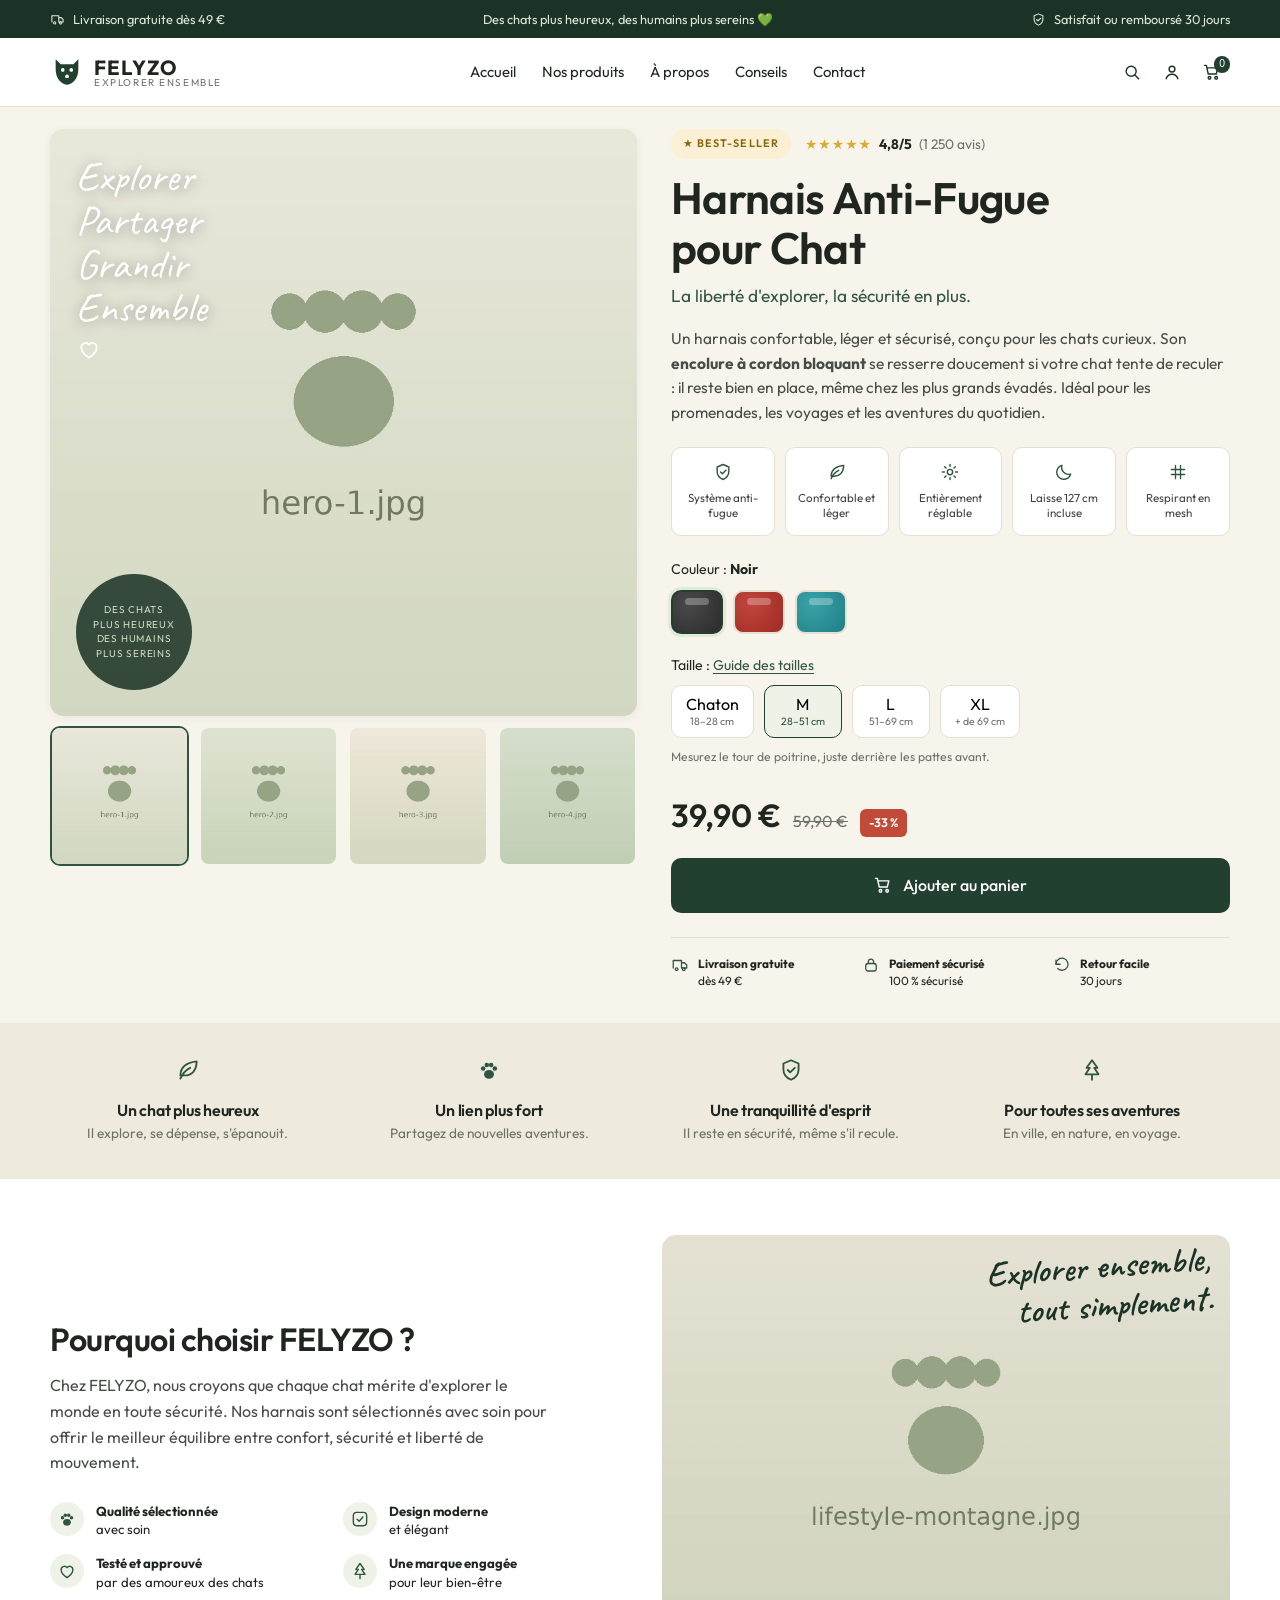
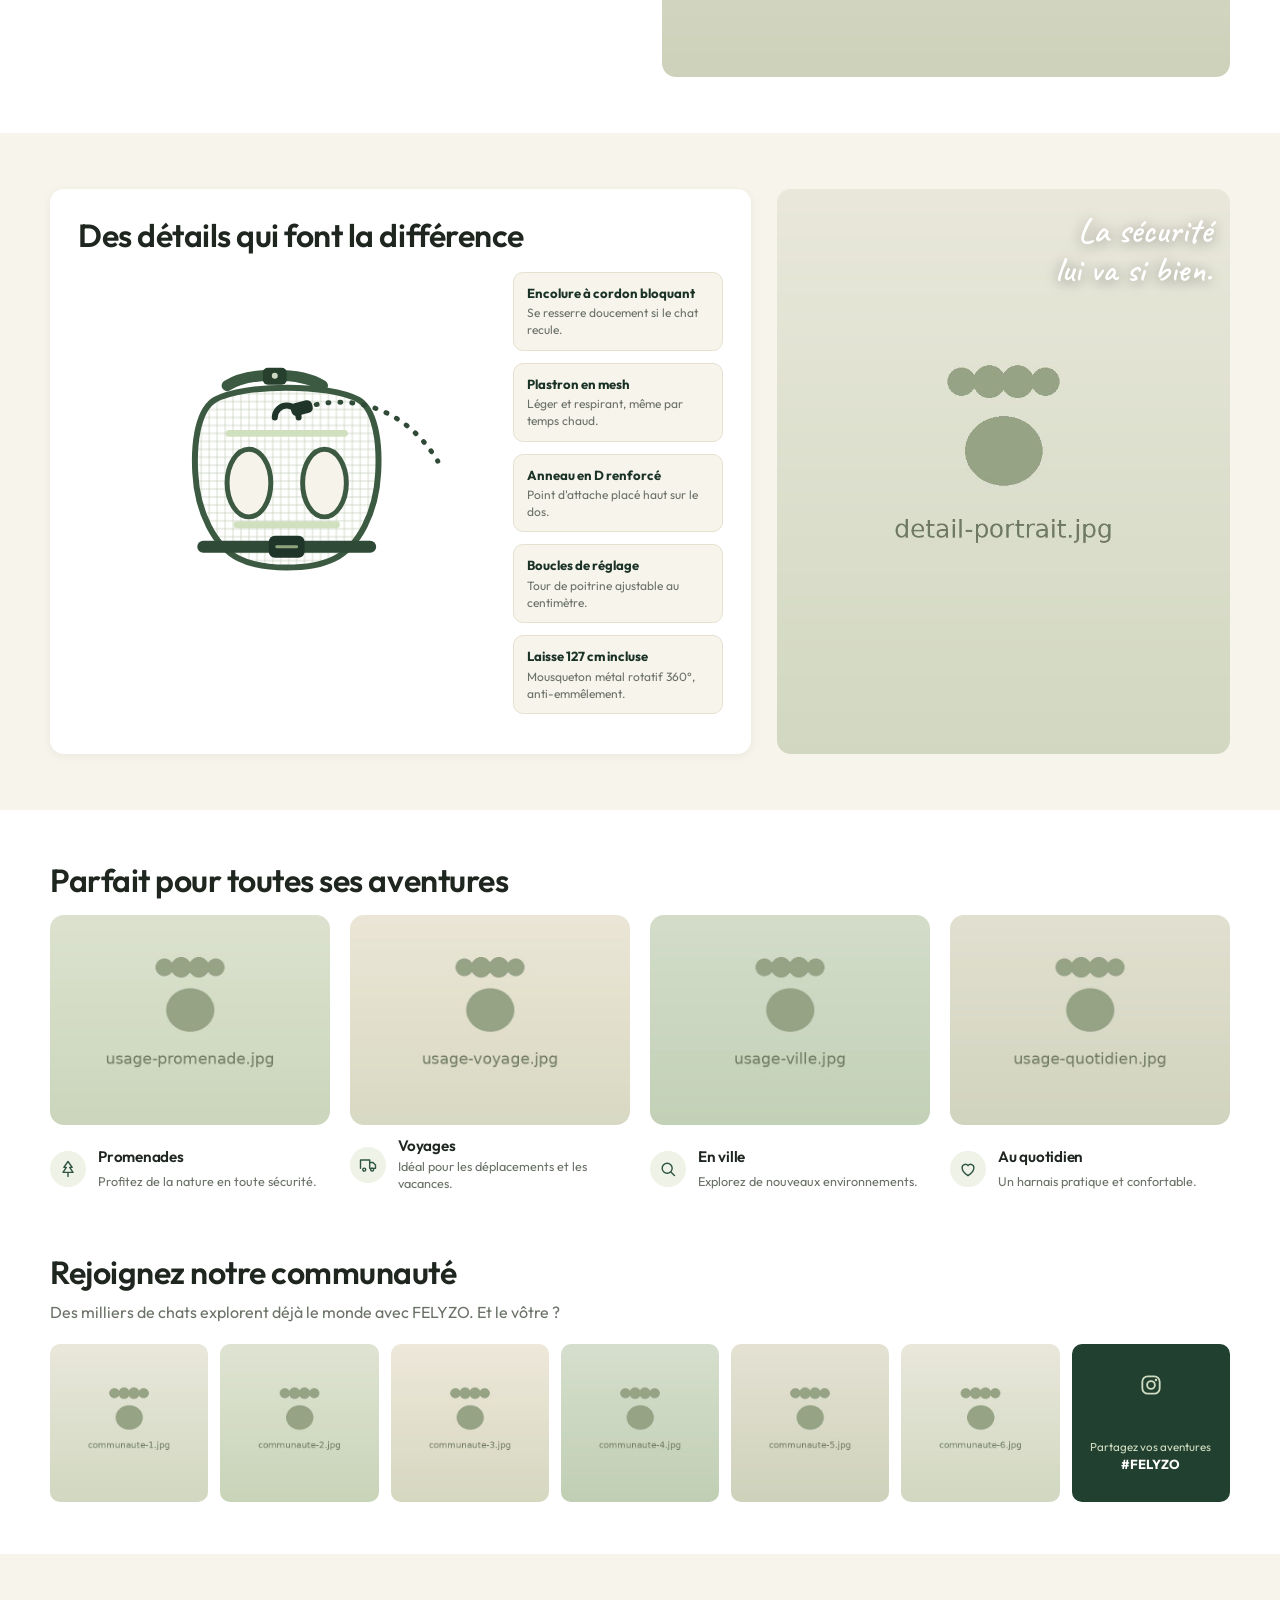
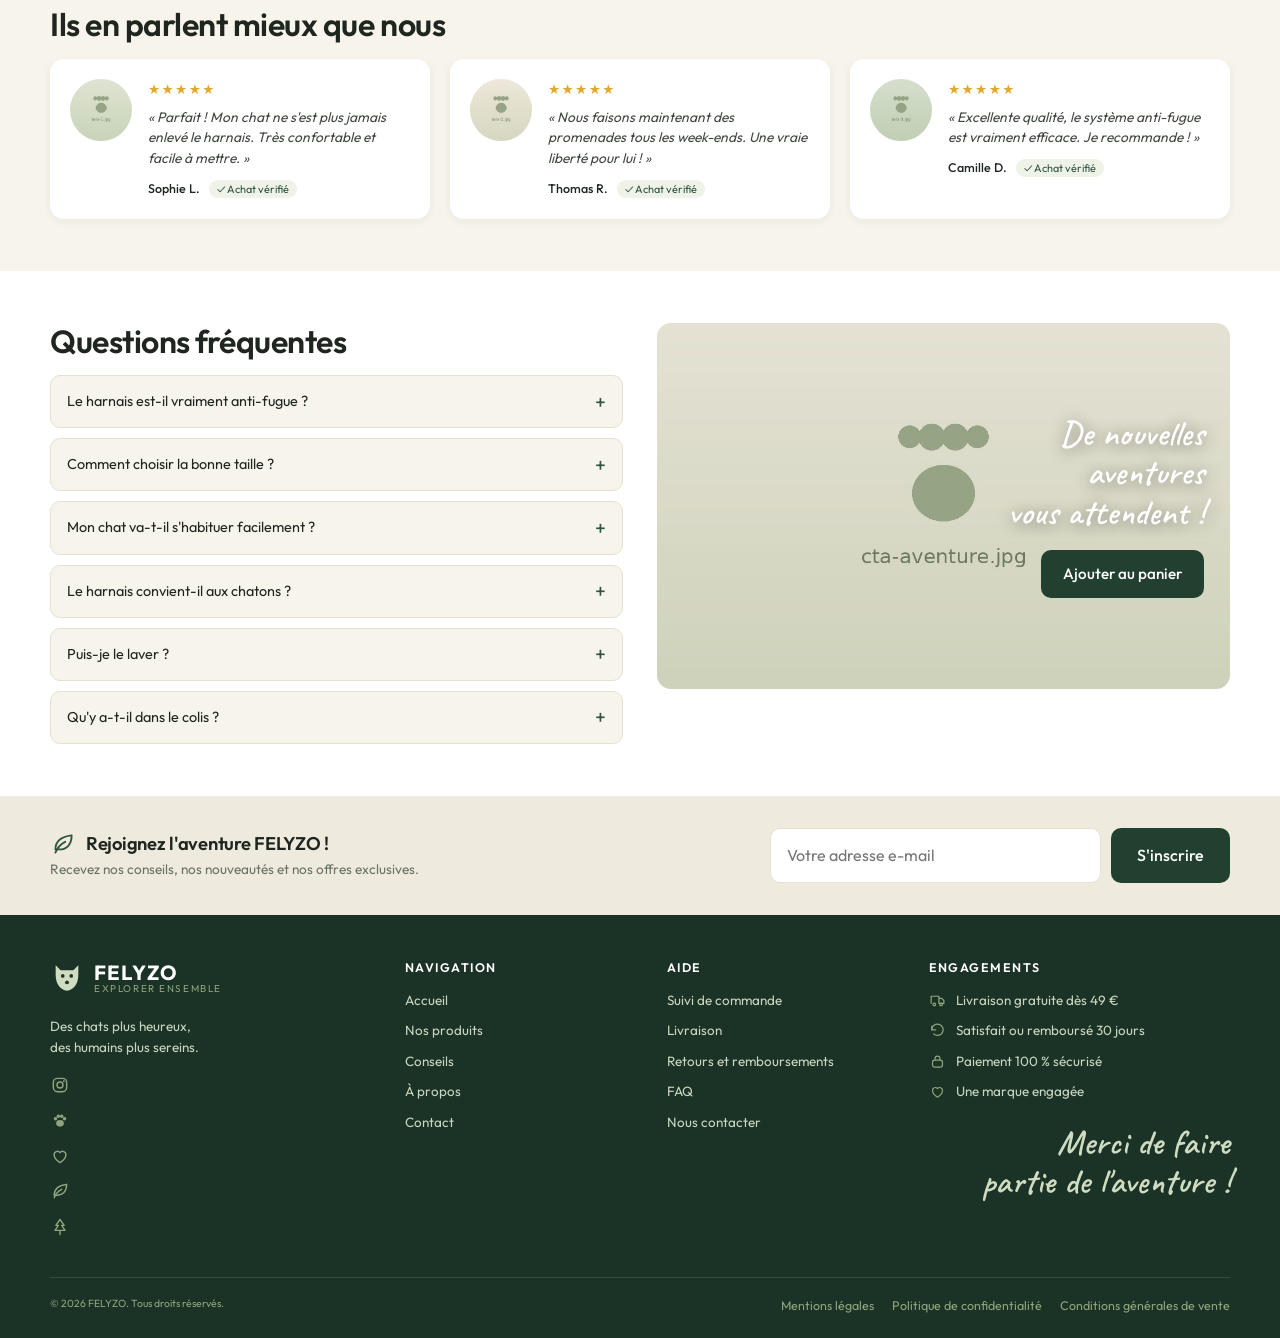
==== felyzo/index.html @ 5626f9cb "Ajoute la page produit FELYZO (harnais anti-fugue) Nouvelle page statique dans felyzo/, servie par G" ====
<!DOCTYPE html>
<html lang="fr">
  <head>
    <meta charset="UTF-8" />
    <meta name="viewport" content="width=device-width, initial-scale=1.0" />
    <title>Harnais Anti-Fugue pour Chat — FELYZO</title>
    <meta
      name="description"
      content="Le harnais anti-fugue FELYZO : encolure à cordon bloquant qui se resserre si votre chat recule, poitrail en mesh respirant et laisse 127 cm incluse. Explorer ensemble, en toute sécurité."
    />
    <link rel="preconnect" href="https://fonts.googleapis.com" />
    <link rel="preconnect" href="https://fonts.gstatic.com" crossorigin />
    <link
      href="https://fonts.googleapis.com/css2?family=Caveat:wght@500;600&family=Outfit:wght@300;400;500;600;700&display=swap"
      rel="stylesheet"
    />
    <link rel="stylesheet" href="./assets/style.css" />
  </head>
  <body>
    <!-- ══ Barre d'annonce ══ -->
    <div class="topbar">
      <div class="wrap topbar__inner">
        <span><svg class="ico" aria-hidden="true"><use href="#i-truck" /></svg> Livraison gratuite dès 49 €</span>
        <span class="topbar__claim">Des chats plus heureux, des humains plus sereins 💚</span>
        <span><svg class="ico" aria-hidden="true"><use href="#i-shield" /></svg> Satisfait ou remboursé 30 jours</span>
      </div>
    </div>

    <!-- ══ En-tête ══ -->
    <header class="header">
      <div class="wrap header__inner">
        <a class="logo" href="#">
          <svg class="logo__mark" viewBox="0 0 48 48" aria-hidden="true">
            <path
              d="M8 6l7 7h18l7-7v14c0 12-7 21-16 22C15 41 8 32 8 20V6z"
              fill="currentColor"
            />
            <circle cx="18" cy="21" r="2.6" fill="#fff" />
            <circle cx="30" cy="21" r="2.6" fill="#fff" />
            <path
              d="M24 27l-3 2.5c0 2 1.4 3.2 3 3.2s3-1.2 3-3.2L24 27z"
              fill="#fff"
            />
          </svg>
          <span class="logo__text">
            <strong>FELYZO</strong>
            <em>Explorer ensemble</em>
          </span>
        </a>

        <nav class="nav" aria-label="Navigation principale">
          <a href="#">Accueil</a>
          <a href="#produit">Nos produits</a>
          <a href="#pourquoi">À propos</a>
          <a href="#usages">Conseils</a>
          <a href="#faq">Contact</a>
        </nav>

        <div class="header__actions">
          <button class="iconbtn" type="button" aria-label="Rechercher">
            <svg class="ico" aria-hidden="true"><use href="#i-search" /></svg>
          </button>
          <button class="iconbtn" type="button" aria-label="Mon compte">
            <svg class="ico" aria-hidden="true"><use href="#i-user" /></svg>
          </button>
          <button class="iconbtn iconbtn--cart" type="button" aria-label="Panier">
            <svg class="ico" aria-hidden="true"><use href="#i-cart" /></svg>
            <span class="cart-count" data-cart-count>0</span>
          </button>
        </div>
      </div>
    </header>

    <main>
      <!-- ══ Fiche produit ══ -->
      <section class="product" id="produit">
        <div class="wrap product__grid">
          <!-- Galerie -->
          <div class="gallery">
            <div class="gallery__main">
              <img
                src="./assets/img/hero-1.jpg"
                alt="Chat portant le harnais anti-fugue FELYZO en extérieur"
                data-gallery-main
                width="1000"
                height="1000"
              />
              <p class="gallery__script">
                Explorer<br />Partager<br />Grandir<br />Ensemble
                <svg class="gallery__heart" viewBox="0 0 24 24" aria-hidden="true">
                  <path
                    d="M12 20s-7-4.5-7-9.2A3.9 3.9 0 0 1 12 8a3.9 3.9 0 0 1 7 2.8C19 15.5 12 20 12 20z"
                    fill="none"
                    stroke="currentColor"
                    stroke-width="1.6"
                  />
                </svg>
              </p>
              <div class="gallery__stamp">
                <span>Des chats plus heureux<br />Des humains plus sereins</span>
              </div>
            </div>
            <div class="gallery__thumbs" role="group" aria-label="Autres visuels">
              <button class="is-active" type="button" data-thumb="./assets/img/hero-1.jpg">
                <img src="./assets/img/hero-1.jpg" alt="Vue 1" />
              </button>
              <button type="button" data-thumb="./assets/img/hero-2.jpg">
                <img src="./assets/img/hero-2.jpg" alt="Vue 2" />
              </button>
              <button type="button" data-thumb="./assets/img/hero-3.jpg">
                <img src="./assets/img/hero-3.jpg" alt="Vue 3" />
              </button>
              <button type="button" data-thumb="./assets/img/hero-4.jpg">
                <img src="./assets/img/hero-4.jpg" alt="Vue 4" />
              </button>
            </div>
          </div>

          <!-- Informations -->
          <div class="info">
            <div class="info__top">
              <span class="tag tag--gold">★ BEST-SELLER</span>
              <span class="rating">
                <span class="rating__stars" aria-hidden="true">★★★★★</span>
                <strong>4,8/5</strong>
                <span class="muted">(1 250 avis)</span>
              </span>
            </div>

            <h1>Harnais Anti-Fugue<br />pour Chat</h1>
            <p class="info__baseline">La liberté d'explorer, la sécurité en plus.</p>

            <p class="info__desc">
              Un harnais confortable, léger et sécurisé, conçu pour les chats
              curieux. Son <strong>encolure à cordon bloquant</strong> se resserre
              doucement si votre chat tente de reculer : il reste bien en place,
              même chez les plus grands évadés. Idéal pour les promenades, les
              voyages et les aventures du quotidien.
            </p>

            <ul class="pills">
              <li>
                <svg class="ico" aria-hidden="true"><use href="#i-shield" /></svg>
                Système anti-fugue
              </li>
              <li>
                <svg class="ico" aria-hidden="true"><use href="#i-leaf" /></svg>
                Confortable et léger
              </li>
              <li>
                <svg class="ico" aria-hidden="true"><use href="#i-gear" /></svg>
                Entièrement réglable
              </li>
              <li>
                <svg class="ico" aria-hidden="true"><use href="#i-moon" /></svg>
                Laisse 127 cm incluse
              </li>
              <li>
                <svg class="ico" aria-hidden="true"><use href="#i-mesh" /></svg>
                Respirant en mesh
              </li>
            </ul>

            <div class="choice">
              <p class="choice__label">
                Couleur : <strong data-color-label>Noir</strong>
              </p>
              <div class="swatches" role="radiogroup" aria-label="Couleur">
                <button
                  class="swatch is-active"
                  type="button"
                  role="radio"
                  aria-checked="true"
                  data-color="Noir"
                  style="--c1: #2b2b2b; --c2: #4a4a4a"
                >
                  <span class="sr-only">Noir</span>
                </button>
                <button
                  class="swatch"
                  type="button"
                  role="radio"
                  aria-checked="false"
                  data-color="Rouge"
                  style="--c1: #9e2b25; --c2: #c0463c"
                >
                  <span class="sr-only">Rouge</span>
                </button>
                <button
                  class="swatch"
                  type="button"
                  role="radio"
                  aria-checked="false"
                  data-color="Turquoise"
                  style="--c1: #1f7f85; --c2: #3aa3a8"
                >
                  <span class="sr-only">Turquoise</span>
                </button>
              </div>
            </div>

            <div class="choice">
              <p class="choice__label">
                Taille :
                <button class="link" type="button" data-open-guide>
                  Guide des tailles
                </button>
              </p>
              <div class="sizes" role="radiogroup" aria-label="Taille">
                <button class="size" type="button" role="radio" aria-checked="false" data-size="Chaton">
                  Chaton<small>18–28 cm</small>
                </button>
                <button class="size is-active" type="button" role="radio" aria-checked="true" data-size="M">
                  M<small>28–51 cm</small>
                </button>
                <button class="size" type="button" role="radio" aria-checked="false" data-size="L">
                  L<small>51–69 cm</small>
                </button>
                <button class="size" type="button" role="radio" aria-checked="false" data-size="XL">
                  XL<small>+ de 69 cm</small>
                </button>
              </div>
              <p class="hint">
                Mesurez le tour de poitrine, juste derrière les pattes avant.
              </p>
            </div>

            <div class="price">
              <span class="price__now">39,90 €</span>
              <span class="price__was">59,90 €</span>
              <span class="price__off">-33 %</span>
            </div>

            <button class="btn btn--main" type="button" data-add-to-cart>
              <svg class="ico" aria-hidden="true"><use href="#i-cart" /></svg>
              Ajouter au panier
            </button>
            <p class="added" data-added hidden>
              Ajouté au panier : <strong data-added-label></strong>
            </p>

            <ul class="reassure">
              <li>
                <svg class="ico" aria-hidden="true"><use href="#i-truck" /></svg>
                <span><strong>Livraison gratuite</strong><br />dès 49 €</span>
              </li>
              <li>
                <svg class="ico" aria-hidden="true"><use href="#i-lock" /></svg>
                <span><strong>Paiement sécurisé</strong><br />100 % sécurisé</span>
              </li>
              <li>
                <svg class="ico" aria-hidden="true"><use href="#i-back" /></svg>
                <span><strong>Retour facile</strong><br />30 jours</span>
              </li>
            </ul>
          </div>
        </div>
      </section>

      <!-- ══ Bénéfices ══ -->
      <section class="benefits">
        <div class="wrap benefits__grid">
          <div>
            <svg class="ico ico--lg" aria-hidden="true"><use href="#i-leaf" /></svg>
            <h3>Un chat plus heureux</h3>
            <p>Il explore, se dépense, s'épanouit.</p>
          </div>
          <div>
            <svg class="ico ico--lg" aria-hidden="true"><use href="#i-paw" /></svg>
            <h3>Un lien plus fort</h3>
            <p>Partagez de nouvelles aventures.</p>
          </div>
          <div>
            <svg class="ico ico--lg" aria-hidden="true"><use href="#i-shield" /></svg>
            <h3>Une tranquillité d'esprit</h3>
            <p>Il reste en sécurité, même s'il recule.</p>
          </div>
          <div>
            <svg class="ico ico--lg" aria-hidden="true"><use href="#i-tree" /></svg>
            <h3>Pour toutes ses aventures</h3>
            <p>En ville, en nature, en voyage.</p>
          </div>
        </div>
      </section>

      <!-- ══ Pourquoi FELYZO ══ -->
      <section class="why" id="pourquoi">
        <div class="wrap why__grid">
          <div class="why__text">
            <h2>Pourquoi choisir FELYZO ?</h2>
            <p>
              Chez FELYZO, nous croyons que chaque chat mérite d'explorer le monde
              en toute sécurité. Nos harnais sont sélectionnés avec soin pour
              offrir le meilleur équilibre entre confort, sécurité et liberté de
              mouvement.
            </p>
            <ul class="why__list">
              <li>
                <svg class="ico" aria-hidden="true"><use href="#i-paw" /></svg>
                <span><strong>Qualité sélectionnée</strong><br />avec soin</span>
              </li>
              <li>
                <svg class="ico" aria-hidden="true"><use href="#i-check" /></svg>
                <span><strong>Design moderne</strong><br />et élégant</span>
              </li>
              <li>
                <svg class="ico" aria-hidden="true"><use href="#i-heart" /></svg>
                <span><strong>Testé et approuvé</strong><br />par des amoureux des chats</span>
              </li>
              <li>
                <svg class="ico" aria-hidden="true"><use href="#i-tree" /></svg>
                <span><strong>Une marque engagée</strong><br />pour leur bien-être</span>
              </li>
            </ul>
          </div>
          <figure class="why__media">
            <img
              src="./assets/img/lifestyle-montagne.jpg"
              alt="Personne en randonnée accompagnée de son chat en harnais"
              width="900"
              height="700"
            />
            <figcaption class="script">Explorer ensemble,<br />tout simplement.</figcaption>
          </figure>
        </div>
      </section>

      <!-- ══ Détails produit ══ -->
      <section class="details">
        <div class="wrap details__grid">
          <div class="details__panel">
            <h2>Des détails qui font la différence</h2>

            <div class="diagram">
              <svg viewBox="0 0 420 320" class="diagram__svg" role="img" aria-label="Schéma du harnais anti-fugue">
                <defs>
                  <pattern id="mesh" width="8" height="8" patternUnits="userSpaceOnUse">
                    <path d="M0 4h8M4 0v8" stroke="#8fa47c" stroke-width="0.7" opacity="0.55" />
                  </pattern>
                </defs>
                <!-- encolure -->
                <path
                  d="M150 52c22-14 74-14 96 0"
                  fill="none"
                  stroke="#3c5a41"
                  stroke-width="11"
                  stroke-linecap="round"
                />
                <rect x="186" y="34" width="24" height="17" rx="5" fill="#26402d" />
                <circle cx="198" cy="42" r="3" fill="#cdd9c2" />
                <!-- plastron mesh -->
                <path
                  d="M138 66c30-16 114-16 144 0 16 9 22 40 20 74-2 40-20 74-44 86-24 12-72 12-96 0-24-12-42-46-44-86-2-34 4-65 20-74z"
                  fill="url(#mesh)"
                  stroke="#3c5a41"
                  stroke-width="6"
                  stroke-linejoin="round"
                />
                <!-- ouverture pattes -->
                <ellipse cx="172" cy="150" rx="22" ry="34" fill="#f6f3ea" stroke="#3c5a41" stroke-width="5" />
                <ellipse cx="248" cy="150" rx="22" ry="34" fill="#f6f3ea" stroke="#3c5a41" stroke-width="5" />
                <!-- sangle ventrale + boucle -->
                <path d="M126 214h168" stroke="#2f4a36" stroke-width="12" stroke-linecap="round" />
                <rect x="192" y="203" width="36" height="22" rx="6" fill="#1f3529" />
                <path d="M200 214h20" stroke="#8fa47c" stroke-width="3" stroke-linecap="round" />
                <!-- bandes réfléchissantes -->
                <path d="M152 100h116" stroke="#cfe0bd" stroke-width="7" stroke-linecap="round" opacity="0.95" />
                <path d="M160 192h100" stroke="#cfe0bd" stroke-width="7" stroke-linecap="round" opacity="0.95" />
                <!-- anneau D -->
                <path
                  d="M198 84a12 12 0 0 1 24 0"
                  fill="none"
                  stroke="#1f3529"
                  stroke-width="6"
                  stroke-linecap="round"
                />
                <!-- laisse incluse, clipsée sur l'anneau en D -->
                <path
                  d="M228 74c52-16 104 4 134 54"
                  fill="none"
                  stroke="#2f4a36"
                  stroke-width="5"
                  stroke-linecap="round"
                  stroke-dasharray="1 11"
                />
                <rect x="214" y="68" width="22" height="13" rx="5" fill="#1f3529" transform="rotate(-14 225 74)" />
              </svg>

              <ul class="callouts">
                <li class="callout callout--a">
                  <strong>Encolure à cordon bloquant</strong>
                  <span>Se resserre doucement si le chat recule.</span>
                </li>
                <li class="callout callout--b">
                  <strong>Plastron en mesh</strong>
                  <span>Léger et respirant, même par temps chaud.</span>
                </li>
                <li class="callout callout--c">
                  <strong>Anneau en D renforcé</strong>
                  <span>Point d'attache placé haut sur le dos.</span>
                </li>
                <li class="callout callout--d">
                  <strong>Boucles de réglage</strong>
                  <span>Tour de poitrine ajustable au centimètre.</span>
                </li>
                <li class="callout callout--e">
                  <strong>Laisse 127 cm incluse</strong>
                  <span>Mousqueton métal rotatif 360°, anti-emmêlement.</span>
                </li>
              </ul>
            </div>
          </div>

          <figure class="details__media">
            <img
              src="./assets/img/detail-portrait.jpg"
              alt="Gros plan du harnais porté par un chat"
              width="800"
              height="1000"
            />
            <figcaption class="script">La sécurité<br />lui va si bien.</figcaption>
          </figure>
        </div>
      </section>

      <!-- ══ Usages ══ -->
      <section class="uses" id="usages">
        <div class="wrap">
          <h2>Parfait pour toutes ses aventures</h2>
          <div class="uses__grid">
            <article>
              <img src="./assets/img/usage-promenade.jpg" alt="Chat en promenade" width="600" height="600" />
              <div class="uses__body">
                <svg class="ico" aria-hidden="true"><use href="#i-tree" /></svg>
                <h3>Promenades</h3>
                <p>Profitez de la nature en toute sécurité.</p>
              </div>
            </article>
            <article>
              <img src="./assets/img/usage-voyage.jpg" alt="Chat en sac de transport" width="600" height="600" />
              <div class="uses__body">
                <svg class="ico" aria-hidden="true"><use href="#i-truck" /></svg>
                <h3>Voyages</h3>
                <p>Idéal pour les déplacements et les vacances.</p>
              </div>
            </article>
            <article>
              <img src="./assets/img/usage-ville.jpg" alt="Chat en ville" width="600" height="600" />
              <div class="uses__body">
                <svg class="ico" aria-hidden="true"><use href="#i-search" /></svg>
                <h3>En ville</h3>
                <p>Explorez de nouveaux environnements.</p>
              </div>
            </article>
            <article>
              <img src="./assets/img/usage-quotidien.jpg" alt="Chat au jardin" width="600" height="600" />
              <div class="uses__body">
                <svg class="ico" aria-hidden="true"><use href="#i-heart" /></svg>
                <h3>Au quotidien</h3>
                <p>Un harnais pratique et confortable.</p>
              </div>
            </article>
          </div>
        </div>
      </section>

      <!-- ══ Communauté ══ -->
      <section class="community">
        <div class="wrap">
          <h2>Rejoignez notre communauté</h2>
          <p class="section-sub">
            Des milliers de chats explorent déjà le monde avec FELYZO. Et le vôtre ?
          </p>
          <div class="community__grid">
            <img src="./assets/img/communaute-1.jpg" alt="Photo de la communauté" width="400" height="400" />
            <img src="./assets/img/communaute-2.jpg" alt="Photo de la communauté" width="400" height="400" />
            <img src="./assets/img/communaute-3.jpg" alt="Photo de la communauté" width="400" height="400" />
            <img src="./assets/img/communaute-4.jpg" alt="Photo de la communauté" width="400" height="400" />
            <img src="./assets/img/communaute-5.jpg" alt="Photo de la communauté" width="400" height="400" />
            <img src="./assets/img/communaute-6.jpg" alt="Photo de la communauté" width="400" height="400" />
            <a class="community__cta" href="#">
              <svg class="ico ico--lg" aria-hidden="true"><use href="#i-insta" /></svg>
              <span>Partagez vos aventures<br /><strong>#FELYZO</strong></span>
            </a>
          </div>
        </div>
      </section>

      <!-- ══ Avis ══ -->
      <section class="reviews">
        <div class="wrap">
          <h2>Ils en parlent mieux que nous</h2>
          <div class="reviews__grid">
            <article class="review">
              <img src="./assets/img/avis-1.jpg" alt="" width="200" height="200" />
              <div>
                <p class="stars" aria-label="5 sur 5">★★★★★</p>
                <blockquote>
                  « Parfait ! Mon chat ne s'est plus jamais enlevé le harnais.
                  Très confortable et facile à mettre. »
                </blockquote>
                <p class="review__by">
                  Sophie L. <span class="verified">✓ Achat vérifié</span>
                </p>
              </div>
            </article>
            <article class="review">
              <img src="./assets/img/avis-2.jpg" alt="" width="200" height="200" />
              <div>
                <p class="stars" aria-label="5 sur 5">★★★★★</p>
                <blockquote>
                  « Nous faisons maintenant des promenades tous les week-ends.
                  Une vraie liberté pour lui ! »
                </blockquote>
                <p class="review__by">
                  Thomas R. <span class="verified">✓ Achat vérifié</span>
                </p>
              </div>
            </article>
            <article class="review">
              <img src="./assets/img/avis-3.jpg" alt="" width="200" height="200" />
              <div>
                <p class="stars" aria-label="5 sur 5">★★★★★</p>
                <blockquote>
                  « Excellente qualité, le système anti-fugue est vraiment
                  efficace. Je recommande ! »
                </blockquote>
                <p class="review__by">
                  Camille D. <span class="verified">✓ Achat vérifié</span>
                </p>
              </div>
            </article>
          </div>
        </div>
      </section>

      <!-- ══ FAQ ══ -->
      <section class="faq" id="faq">
        <div class="wrap faq__grid">
          <div>
            <h2>Questions fréquentes</h2>
            <div class="accordion">
              <details>
                <summary>Le harnais est-il vraiment anti-fugue ?</summary>
                <p>
                  Oui. L'encolure se ferme par un cordon à bloqueur : si votre
                  chat tente de reculer, elle se resserre doucement au lieu de
                  s'ouvrir. Combinée aux sangles ventrales réglables, elle empêche
                  le chat de se dégager par l'arrière.
                </p>
              </details>
              <details>
                <summary>Comment choisir la bonne taille ?</summary>
                <p>
                  Mesurez le tour de poitrine de votre chat, juste derrière les
                  pattes avant. Chaton : 18–28 cm. M : 28–51 cm (la majorité des
                  chats adultes). L : 51–69 cm. XL : au-delà, pour les grands
                  gabarits type Maine Coon.
                </p>
              </details>
              <details>
                <summary>Mon chat va-t-il s'habituer facilement ?</summary>
                <p>
                  Procédez par étapes : laissez-lui découvrir le harnais, faites-lui
                  porter quelques minutes à la maison avec une récompense, puis
                  allongez progressivement. Comptez une à deux semaines avant la
                  première sortie.
                </p>
              </details>
              <details>
                <summary>Le harnais convient-il aux chatons ?</summary>
                <p>
                  Oui, la taille Chaton est prévue pour les jeunes chats de moins
                  d'un an (18 à 28 cm de tour de poitrine). Vérifiez régulièrement
                  le réglage : un chaton grandit vite.
                </p>
              </details>
              <details>
                <summary>Puis-je le laver ?</summary>
                <p>
                  Lavage à la main à l'eau tiède avec un savon doux, puis séchage
                  à l'air libre. Évitez le sèche-linge et l'eau de Javel, qui
                  abîment le mesh et les sangles.
                </p>
              </details>
              <details>
                <summary>Qu'y a-t-il dans le colis ?</summary>
                <p>
                  Le harnais, une laisse de 127 cm équipée d'un mousqueton métal
                  rotatif 360° anti-emmêlement, et un guide de démarrage rapide
                  pour habituer votre chat en douceur.
                </p>
              </details>
            </div>
          </div>

          <figure class="faq__media">
            <img src="./assets/img/cta-aventure.jpg" alt="Chat en extérieur au printemps" width="1000" height="640" />
            <figcaption>
              <span class="script">De nouvelles<br />aventures<br />vous attendent !</span>
              <a class="btn btn--main btn--sm" href="#produit">Ajouter au panier</a>
            </figcaption>
          </figure>
        </div>
      </section>

      <!-- ══ Newsletter ══ -->
      <section class="newsletter">
        <div class="wrap newsletter__inner">
          <div>
            <h2>
              <svg class="ico ico--lg" aria-hidden="true"><use href="#i-leaf" /></svg>
              Rejoignez l'aventure FELYZO !
            </h2>
            <p>Recevez nos conseils, nos nouveautés et nos offres exclusives.</p>
          </div>
          <form class="newsletter__form" data-newsletter>
            <label class="sr-only" for="email">Votre adresse e-mail</label>
            <input id="email" type="email" placeholder="Votre adresse e-mail" required />
            <button class="btn btn--main" type="submit">S'inscrire</button>
          </form>
        </div>
      </section>
    </main>

    <!-- ══ Pied de page ══ -->
    <footer class="footer">
      <div class="wrap footer__grid">
        <div class="footer__brand">
          <a class="logo logo--light" href="#">
            <svg class="logo__mark" viewBox="0 0 48 48" aria-hidden="true">
              <path d="M8 6l7 7h18l7-7v14c0 12-7 21-16 22C15 41 8 32 8 20V6z" fill="currentColor" />
              <circle cx="18" cy="21" r="2.6" fill="#1f3529" />
              <circle cx="30" cy="21" r="2.6" fill="#1f3529" />
              <path d="M24 27l-3 2.5c0 2 1.4 3.2 3 3.2s3-1.2 3-3.2L24 27z" fill="#1f3529" />
            </svg>
            <span class="logo__text">
              <strong>FELYZO</strong>
              <em>Explorer ensemble</em>
            </span>
          </a>
          <p>Des chats plus heureux,<br />des humains plus sereins.</p>
          <ul class="socials">
            <li><a href="#" aria-label="Instagram"><svg class="ico" aria-hidden="true"><use href="#i-insta" /></svg></a></li>
            <li><a href="#" aria-label="TikTok"><svg class="ico" aria-hidden="true"><use href="#i-paw" /></svg></a></li>
            <li><a href="#" aria-label="Facebook"><svg class="ico" aria-hidden="true"><use href="#i-heart" /></svg></a></li>
            <li><a href="#" aria-label="Pinterest"><svg class="ico" aria-hidden="true"><use href="#i-leaf" /></svg></a></li>
            <li><a href="#" aria-label="YouTube"><svg class="ico" aria-hidden="true"><use href="#i-tree" /></svg></a></li>
          </ul>
        </div>

        <div>
          <h3>Navigation</h3>
          <ul>
            <li><a href="#">Accueil</a></li>
            <li><a href="#produit">Nos produits</a></li>
            <li><a href="#usages">Conseils</a></li>
            <li><a href="#pourquoi">À propos</a></li>
            <li><a href="#faq">Contact</a></li>
          </ul>
        </div>

        <div>
          <h3>Aide</h3>
          <ul>
            <li><a href="#">Suivi de commande</a></li>
            <li><a href="#">Livraison</a></li>
            <li><a href="#">Retours et remboursements</a></li>
            <li><a href="#faq">FAQ</a></li>
            <li><a href="#">Nous contacter</a></li>
          </ul>
        </div>

        <div>
          <h3>Engagements</h3>
          <ul class="footer__commit">
            <li><svg class="ico" aria-hidden="true"><use href="#i-truck" /></svg> Livraison gratuite dès 49 €</li>
            <li><svg class="ico" aria-hidden="true"><use href="#i-back" /></svg> Satisfait ou remboursé 30 jours</li>
            <li><svg class="ico" aria-hidden="true"><use href="#i-lock" /></svg> Paiement 100 % sécurisé</li>
            <li><svg class="ico" aria-hidden="true"><use href="#i-heart" /></svg> Une marque engagée</li>
          </ul>
          <p class="script footer__script">Merci de faire<br />partie de l'aventure !</p>
        </div>
      </div>

      <div class="wrap footer__bottom">
        <small>© 2026 FELYZO. Tous droits réservés.</small>
        <nav aria-label="Liens légaux">
          <a href="#">Mentions légales</a>
          <a href="#">Politique de confidentialité</a>
          <a href="#">Conditions générales de vente</a>
        </nav>
      </div>
    </footer>

    <!-- ══ Guide des tailles ══ -->
    <dialog class="guide" data-guide>
      <h2>Guide des tailles</h2>
      <p>
        Mesurez le <strong>tour de poitrine</strong> de votre chat, juste derrière
        les pattes avant, sans serrer. En cas d'hésitation entre deux tailles,
        prenez la plus grande : le harnais est entièrement réglable.
      </p>
      <table>
        <thead>
          <tr><th>Taille</th><th>Tour de poitrine</th><th>Pour qui ?</th></tr>
        </thead>
        <tbody>
          <tr><td>Chaton</td><td>18 – 28 cm</td><td>Chatons de moins d'un an</td></tr>
          <tr><td>M</td><td>28 – 51 cm</td><td>La majorité des chats adultes</td></tr>
          <tr><td>L</td><td>51 – 69 cm</td><td>Grands chats</td></tr>
          <tr><td>XL</td><td>+ de 69 cm</td><td>Maine Coon et gabarits XXL</td></tr>
        </tbody>
      </table>
      <button class="btn btn--ghost" type="button" data-close-guide>Fermer</button>
    </dialog>

    <!-- ══ Icônes ══ -->
    <svg style="display: none" aria-hidden="true">
      <symbol id="i-truck" viewBox="0 0 24 24" fill="none" stroke="currentColor" stroke-width="1.7" stroke-linecap="round" stroke-linejoin="round">
        <path d="M3 16V6h11v10M14 9h4l3 3v4h-7" />
        <circle cx="7.5" cy="17.5" r="1.8" /><circle cx="17" cy="17.5" r="1.8" />
      </symbol>
      <symbol id="i-shield" viewBox="0 0 24 24" fill="none" stroke="currentColor" stroke-width="1.7" stroke-linecap="round" stroke-linejoin="round">
        <path d="M12 3l7 3v5.5c0 4.5-3 7.8-7 9.5-4-1.7-7-5-7-9.5V6l7-3z" />
        <path d="M9 12l2.2 2.2L15.5 10" />
      </symbol>
      <symbol id="i-leaf" viewBox="0 0 24 24" fill="none" stroke="currentColor" stroke-width="1.7" stroke-linecap="round" stroke-linejoin="round">
        <path d="M20 4c0 9-5 13-11 13H5c0-8 6-12 15-13z" /><path d="M5 20c2-5 5-8 9-10" />
      </symbol>
      <symbol id="i-gear" viewBox="0 0 24 24" fill="none" stroke="currentColor" stroke-width="1.7" stroke-linecap="round" stroke-linejoin="round">
        <circle cx="12" cy="12" r="3.2" />
        <path d="M12 3v2.2M12 18.8V21M3 12h2.2M18.8 12H21M5.6 5.6l1.6 1.6M16.8 16.8l1.6 1.6M18.4 5.6l-1.6 1.6M7.2 16.8l-1.6 1.6" />
      </symbol>
      <symbol id="i-moon" viewBox="0 0 24 24" fill="none" stroke="currentColor" stroke-width="1.7" stroke-linecap="round" stroke-linejoin="round">
        <path d="M20 14.5A8.5 8.5 0 0 1 9.5 4a8.5 8.5 0 1 0 10.5 10.5z" />
      </symbol>
      <symbol id="i-mesh" viewBox="0 0 24 24" fill="none" stroke="currentColor" stroke-width="1.6" stroke-linecap="round">
        <path d="M4 9h16M4 15h16M9 4v16M15 4v16" />
      </symbol>
      <symbol id="i-paw" viewBox="0 0 24 24" fill="currentColor">
        <ellipse cx="12" cy="16" rx="4.6" ry="4" />
        <circle cx="6.6" cy="10.6" r="2.1" /><circle cx="10" cy="7.4" r="2.1" />
        <circle cx="14" cy="7.4" r="2.1" /><circle cx="17.4" cy="10.6" r="2.1" />
      </symbol>
      <symbol id="i-tree" viewBox="0 0 24 24" fill="none" stroke="currentColor" stroke-width="1.7" stroke-linecap="round" stroke-linejoin="round">
        <path d="M12 3l5 7h-3l4 6H6l4-6H7l5-7zM12 16v5" />
      </symbol>
      <symbol id="i-check" viewBox="0 0 24 24" fill="none" stroke="currentColor" stroke-width="1.7" stroke-linecap="round" stroke-linejoin="round">
        <rect x="4" y="4" width="16" height="16" rx="4" /><path d="M8.5 12.2l2.5 2.5 4.5-5" />
      </symbol>
      <symbol id="i-heart" viewBox="0 0 24 24" fill="none" stroke="currentColor" stroke-width="1.7" stroke-linecap="round" stroke-linejoin="round">
        <path d="M12 20s-7-4.4-7-9.2A3.9 3.9 0 0 1 12 8a3.9 3.9 0 0 1 7 2.8C19 15.6 12 20 12 20z" />
      </symbol>
      <symbol id="i-search" viewBox="0 0 24 24" fill="none" stroke="currentColor" stroke-width="1.7" stroke-linecap="round">
        <circle cx="11" cy="11" r="6" /><path d="M15.5 15.5L20 20" />
      </symbol>
      <symbol id="i-user" viewBox="0 0 24 24" fill="none" stroke="currentColor" stroke-width="1.7" stroke-linecap="round">
        <circle cx="12" cy="8.5" r="3.5" /><path d="M5 20c1.2-3.6 4-5.4 7-5.4s5.8 1.8 7 5.4" />
      </symbol>
      <symbol id="i-cart" viewBox="0 0 24 24" fill="none" stroke="currentColor" stroke-width="1.7" stroke-linecap="round" stroke-linejoin="round">
        <path d="M3 4h2.2l2.3 10.4h9.6L19 7H6.2" />
        <circle cx="9" cy="19" r="1.6" /><circle cx="17" cy="19" r="1.6" />
      </symbol>
      <symbol id="i-lock" viewBox="0 0 24 24" fill="none" stroke="currentColor" stroke-width="1.7" stroke-linecap="round" stroke-linejoin="round">
        <rect x="5" y="10" width="14" height="10" rx="3" /><path d="M8.5 10V7.8a3.5 3.5 0 0 1 7 0V10" />
      </symbol>
      <symbol id="i-back" viewBox="0 0 24 24" fill="none" stroke="currentColor" stroke-width="1.7" stroke-linecap="round" stroke-linejoin="round">
        <path d="M4 11a8 8 0 1 1 2.4 5.7" /><path d="M4 5.5V11h5.5" />
      </symbol>
      <symbol id="i-insta" viewBox="0 0 24 24" fill="none" stroke="currentColor" stroke-width="1.7">
        <rect x="4" y="4" width="16" height="16" rx="5" /><circle cx="12" cy="12" r="3.6" />
        <circle cx="16.6" cy="7.4" r="1.1" fill="currentColor" stroke="none" />
      </symbol>
    </svg>

    <script src="./assets/app.js"></script>
  </body>
</html>
---- felyzo/assets/style.css ----
/* ════════════════════════════════════════════
   FELYZO — page produit
   ════════════════════════════════════════════ */

:root {
  --vert-900: #1b3326;
  --vert-800: #22402f;
  --vert-700: #2f5540;
  --vert-500: #4a7256;
  --sauge: #8fa47c;
  --sauge-clair: #cfdcc1;
  --creme: #f7f4ec;
  --creme-2: #efeade;
  --beige: #e6e0d1;
  --encre: #1f2620;
  --gris: #6b7268;
  --or: #e0a92e;
  --promo: #c14b38;
  --blanc: #fff;
  --rayon: 14px;
  --rayon-sm: 10px;
  --ombre: 0 2px 10px rgba(31, 38, 32, 0.06);
  --ombre-lg: 0 14px 40px rgba(31, 38, 32, 0.1);
  --gutter: 16px;
}

* { box-sizing: border-box; }

html { scroll-behavior: smooth; }

body {
  margin: 0;
  font-family: "Outfit", system-ui, -apple-system, "Segoe UI", sans-serif;
  color: var(--encre);
  background: var(--creme);
  font-size: 16px;
  line-height: 1.6;
  -webkit-font-smoothing: antialiased;
}

img { max-width: 100%; height: auto; display: block; }

h1, h2, h3 { line-height: 1.15; margin: 0 0 0.5em; font-weight: 600; letter-spacing: -0.015em; }
h1 { font-size: clamp(1.9rem, 1.2rem + 2.6vw, 2.75rem); }
h2 { font-size: clamp(1.45rem, 1.05rem + 1.5vw, 2rem); }
h3 { font-size: 1.05rem; }
p { margin: 0 0 1em; }

a { color: inherit; }

.wrap {
  width: min(1180px, 100% - var(--gutter) * 2);
  margin-inline: auto;
}

.sr-only {
  position: absolute; width: 1px; height: 1px; overflow: hidden;
  clip: rect(0 0 0 0); clip-path: inset(50%); white-space: nowrap;
}

.script {
  font-family: "Caveat", cursive;
  font-size: clamp(1.5rem, 1.1rem + 1.6vw, 2.2rem);
  line-height: 1.12;
  font-weight: 600;
}

.muted { color: var(--gris); }
.section-sub { color: var(--gris); margin-top: -0.4em; }

.ico { width: 20px; height: 20px; flex: none; stroke-width: 1.7; }
.ico--lg { width: 26px; height: 26px; }

/* ── Boutons ───────────────────────────── */
.btn {
  display: inline-flex; align-items: center; justify-content: center; gap: 10px;
  font: inherit; font-weight: 500; border: 0; cursor: pointer;
  padding: 15px 26px; border-radius: var(--rayon-sm);
  transition: background 0.18s ease, transform 0.18s ease;
}
.btn--main { background: var(--vert-800); color: var(--blanc); width: 100%; }
.btn--main:hover { background: var(--vert-700); }
.btn--main:active { transform: translateY(1px); }
.btn--sm { width: auto; padding: 12px 22px; font-size: 0.95rem; }
.btn--ghost {
  background: transparent; color: var(--vert-800);
  border: 1px solid var(--beige); padding: 10px 20px;
}
.iconbtn {
  background: none; border: 0; cursor: pointer; color: var(--vert-900);
  padding: 8px; border-radius: 50%; display: grid; place-items: center;
  position: relative;
}
.iconbtn:hover { background: var(--creme-2); }
.cart-count {
  position: absolute; top: 2px; right: 0;
  background: var(--vert-800); color: var(--blanc);
  font-size: 0.65rem; line-height: 1; padding: 3px 5px; border-radius: 99px;
}
.link {
  background: none; border: 0; padding: 0; font: inherit; cursor: pointer;
  color: var(--vert-700); text-decoration: underline; text-underline-offset: 3px;
}

/* ── Barre d'annonce ───────────────────── */
.topbar {
  background: var(--vert-900); color: #dfe7d8;
  font-size: 0.8rem; padding: 9px 0;
}
.topbar__inner { display: flex; justify-content: space-between; gap: 18px; }
.topbar span { display: inline-flex; align-items: center; gap: 8px; }
.topbar .ico { width: 15px; height: 15px; }
@media (max-width: 860px) {
  .topbar__inner { justify-content: center; }
  .topbar__inner span:not(.topbar__claim) { display: none; }
}

/* ── En-tête ───────────────────────────── */
.header {
  background: var(--blanc);
  border-bottom: 1px solid var(--beige);
  position: sticky; top: 0; z-index: 30;
}
.header__inner {
  display: flex; align-items: center; justify-content: space-between;
  gap: 20px; min-height: 68px;
}
.logo { display: inline-flex; align-items: center; gap: 10px; text-decoration: none; }
.logo__mark { width: 34px; height: 34px; color: var(--vert-800); }
.logo--light .logo__mark { color: var(--sauge-clair); }
.logo__text { display: grid; line-height: 1.05; }
.logo__text strong { font-size: 1.28rem; letter-spacing: 0.06em; }
.logo__text em {
  font-style: normal; font-size: 0.62rem; letter-spacing: 0.16em;
  text-transform: uppercase; color: var(--gris);
}
.logo--light .logo__text em { color: var(--sauge); }
.nav { display: flex; gap: 26px; font-size: 0.93rem; }
.nav a { text-decoration: none; padding: 6px 0; border-bottom: 2px solid transparent; }
.nav a:hover { border-color: var(--sauge); }
.header__actions { display: flex; gap: 4px; }
@media (max-width: 900px) {
  .nav {
    order: 3; width: 100%; overflow-x: auto; gap: 18px;
    padding-bottom: 10px; scrollbar-width: none;
  }
  .nav::-webkit-scrollbar { display: none; }
  .header__inner { flex-wrap: wrap; padding-top: 10px; }
  .header { position: static; }
}

/* ── Fiche produit ─────────────────────── */
.product { background: var(--creme); padding: 22px 0 34px; }
.product__grid {
  display: grid; grid-template-columns: minmax(0, 1.05fr) minmax(0, 1fr);
  gap: 34px; align-items: start;
}
@media (max-width: 940px) { .product__grid { grid-template-columns: 1fr; gap: 26px; } }

.gallery__main {
  position: relative; border-radius: var(--rayon); overflow: hidden;
  background: var(--creme-2); box-shadow: var(--ombre);
}
.gallery__main img { width: 100%; aspect-ratio: 1 / 1; object-fit: cover; }
.gallery__script {
  position: absolute; top: 26px; left: 26px; margin: 0;
  color: var(--blanc); font-family: "Caveat", cursive;
  font-size: clamp(1.6rem, 1.1rem + 2vw, 2.6rem); line-height: 1.05;
  text-shadow: 0 2px 14px rgba(0, 0, 0, 0.35);
}
.gallery__heart { width: 26px; height: 26px; display: block; margin-top: 6px; }
.gallery__stamp {
  position: absolute; left: 26px; bottom: 26px;
  width: 116px; height: 116px; border-radius: 50%;
  background: rgba(27, 51, 38, 0.86); color: var(--sauge-clair);
  display: grid; place-items: center; text-align: center;
  font-size: 0.62rem; letter-spacing: 0.08em; text-transform: uppercase;
  padding: 14px; line-height: 1.5;
}
@media (max-width: 560px) { .gallery__stamp { display: none; } }

.gallery__thumbs { display: grid; grid-template-columns: repeat(4, 1fr); gap: 10px; margin-top: 10px; }
.gallery__thumbs button {
  padding: 0; border: 2px solid transparent; background: none; cursor: pointer;
  border-radius: var(--rayon-sm); overflow: hidden; line-height: 0;
}
.gallery__thumbs button.is-active { border-color: var(--vert-700); }
.gallery__thumbs img { aspect-ratio: 1 / 1; object-fit: cover; width: 100%; }

.info__top { display: flex; align-items: center; gap: 14px; flex-wrap: wrap; margin-bottom: 14px; }
.tag {
  font-size: 0.68rem; font-weight: 600; letter-spacing: 0.1em;
  text-transform: uppercase; padding: 6px 12px; border-radius: 99px;
}
.tag--gold { background: #fbf0d3; color: #8a6511; }
.rating { display: inline-flex; align-items: center; gap: 7px; font-size: 0.86rem; }
.rating__stars { color: var(--or); letter-spacing: 0.08em; }

.info h1 { margin-bottom: 8px; }
.info__baseline { font-size: 1.08rem; color: var(--vert-700); margin-bottom: 16px; }
.info__desc { color: #454d46; font-size: 0.97rem; }

.pills {
  list-style: none; margin: 22px 0; padding: 0;
  display: grid; grid-template-columns: repeat(5, 1fr); gap: 10px;
}
.pills li {
  background: var(--blanc); border: 1px solid var(--beige); border-radius: var(--rayon-sm);
  padding: 14px 8px; text-align: center; font-size: 0.72rem; line-height: 1.35;
  color: #3d453e; display: grid; justify-items: center; gap: 8px;
}
.pills .ico { color: var(--vert-700); }
@media (max-width: 620px) { .pills { grid-template-columns: repeat(3, 1fr); } }

.choice { margin-bottom: 20px; }
.choice__label { font-size: 0.88rem; margin-bottom: 9px; }
.swatches { display: flex; gap: 10px; flex-wrap: wrap; }
.swatch {
  width: 52px; height: 44px; border-radius: var(--rayon-sm); cursor: pointer;
  border: 2px solid var(--beige); background:
    radial-gradient(circle at 32% 30%, var(--c2), var(--c1));
  position: relative;
}
.swatch::after {
  content: ""; position: absolute; inset: 6px 12px auto 12px; height: 7px;
  border-radius: 99px; background: rgba(255, 255, 255, 0.28);
}
.swatch.is-active { border-color: var(--vert-800); box-shadow: 0 0 0 3px #e3ead9; }

.sizes { display: flex; gap: 10px; flex-wrap: wrap; }
.size {
  min-width: 78px; padding: 9px 14px; cursor: pointer; font: inherit;
  background: var(--blanc); border: 1px solid var(--beige);
  border-radius: var(--rayon-sm); display: grid; gap: 1px; text-align: center;
  line-height: 1.2; transition: border-color 0.15s ease;
}
.size small { font-size: 0.66rem; color: var(--gris); }
.size:hover { border-color: var(--sauge); }
.size.is-active { border-color: var(--vert-800); background: #eef2e7; }
.size.is-active small { color: var(--vert-700); }
.hint { font-size: 0.76rem; color: var(--gris); margin: 9px 0 0; }

.price { display: flex; align-items: baseline; gap: 12px; margin: 24px 0 16px; flex-wrap: wrap; }
.price__now { font-size: 2rem; font-weight: 600; }
.price__was { color: var(--gris); text-decoration: line-through; }
.price__off {
  background: var(--promo); color: var(--blanc); font-size: 0.78rem;
  font-weight: 600; padding: 4px 9px; border-radius: 6px;
}

.added {
  margin: 12px 0 0; font-size: 0.86rem; color: var(--vert-700);
  background: #eef2e7; border-radius: var(--rayon-sm); padding: 10px 14px;
}

.reassure {
  list-style: none; margin: 24px 0 0; padding: 18px 0 0;
  border-top: 1px solid var(--beige);
  display: grid; grid-template-columns: repeat(3, 1fr); gap: 14px;
  font-size: 0.74rem; line-height: 1.4;
}
.reassure li { display: flex; gap: 9px; align-items: flex-start; }
.reassure .ico { color: var(--vert-700); width: 18px; height: 18px; }

/* ── Bénéfices ─────────────────────────── */
.benefits { background: var(--creme-2); padding: 34px 0; }
.benefits__grid {
  display: grid; grid-template-columns: repeat(4, 1fr); gap: 26px; text-align: center;
}
.benefits__grid .ico { color: var(--vert-700); margin: 0 auto 10px; }
.benefits h3 { margin-bottom: 4px; font-size: 1rem; }
.benefits p { margin: 0; font-size: 0.85rem; color: var(--gris); }
@media (max-width: 760px) { .benefits__grid { grid-template-columns: repeat(2, 1fr); gap: 22px; } }

/* ── Pourquoi FELYZO ───────────────────── */
.why { background: var(--blanc); padding: 56px 0; }
.why__grid { display: grid; grid-template-columns: 1fr 1fr; gap: 44px; align-items: center; }
.why__text p { color: #454d46; max-width: 46ch; }
.why__list {
  list-style: none; padding: 0; margin: 26px 0 0;
  display: grid; grid-template-columns: repeat(2, 1fr); gap: 16px 18px;
}
.why__list li { display: flex; gap: 12px; align-items: flex-start; font-size: 0.82rem; line-height: 1.4; }
.why__list .ico {
  color: var(--vert-700); background: #eef2e7; border-radius: 50%;
  width: 34px; height: 34px; padding: 7px;
}
.why__media { margin: 0; position: relative; }
.why__media img { border-radius: var(--rayon); aspect-ratio: 9 / 7; object-fit: cover; }
.why__media figcaption {
  position: absolute; top: 12px; right: 18px; color: var(--vert-900);
  text-align: right; transform: rotate(-4deg);
}
@media (max-width: 900px) {
  .why__grid { grid-template-columns: 1fr; gap: 28px; }
  .why { padding: 40px 0; }
}
@media (max-width: 520px) { .why__list { grid-template-columns: 1fr; } }

/* ── Détails produit ───────────────────── */
.details { background: var(--creme); padding: 56px 0; }
.details__grid { display: grid; grid-template-columns: 1.55fr 1fr; gap: 26px; align-items: stretch; }
.details__panel {
  background: var(--blanc); border-radius: var(--rayon);
  padding: 28px; box-shadow: var(--ombre);
}
.diagram {
  display: grid; grid-template-columns: 1fr minmax(0, 210px);
  grid-template-areas: "svg list"; gap: 18px; align-items: center; margin-top: 18px;
}
.diagram__svg { grid-area: svg; width: 100%; height: auto; max-height: 340px; }
.callouts { grid-area: list; list-style: none; margin: 0; padding: 0; display: grid; gap: 12px; }
.callout {
  background: var(--creme); border: 1px solid var(--beige);
  border-radius: var(--rayon-sm); padding: 11px 13px;
  display: grid; gap: 3px; font-size: 0.75rem; line-height: 1.4;
}
.callout strong { font-size: 0.82rem; color: var(--vert-900); }
.callout span { color: var(--gris); }
@media (max-width: 1000px) {
  .details__grid { grid-template-columns: 1fr; }
  .diagram { grid-template-columns: 1fr; grid-template-areas: "svg" "list"; }
  .callouts { grid-template-columns: repeat(2, 1fr); }
}
@media (max-width: 540px) { .callouts { grid-template-columns: 1fr; } .details__panel { padding: 20px; } }

.details__media { margin: 0; position: relative; }
.details__media img {
  border-radius: var(--rayon); height: 100%; width: 100%;
  object-fit: cover; min-height: 320px;
}
.details__media figcaption {
  position: absolute; right: 18px; top: 22px; color: var(--blanc);
  text-align: right; text-shadow: 0 2px 14px rgba(0, 0, 0, 0.4);
}

/* ── Usages ────────────────────────────── */
.uses { background: var(--blanc); padding: 52px 0; }
.uses__grid { display: grid; grid-template-columns: repeat(4, 1fr); gap: 20px; }
.uses article { display: grid; gap: 12px; }
.uses img { border-radius: var(--rayon); aspect-ratio: 4 / 3; object-fit: cover; }
.uses__body { display: grid; grid-template-columns: auto 1fr; gap: 3px 12px; align-items: center; }
.uses__body .ico {
  grid-row: span 2; color: var(--vert-700); background: #eef2e7;
  border-radius: 50%; width: 36px; height: 36px; padding: 8px;
}
.uses h3 { margin: 0; font-size: 0.95rem; }
.uses p { margin: 0; font-size: 0.79rem; color: var(--gris); line-height: 1.35; }
@media (max-width: 860px) { .uses__grid { grid-template-columns: repeat(2, 1fr); } }

/* ── Communauté ────────────────────────── */
.community { background: var(--blanc); padding: 10px 0 52px; }
.community__grid { display: grid; grid-template-columns: repeat(7, 1fr); gap: 12px; margin-top: 18px; }
.community__grid img { border-radius: var(--rayon-sm); aspect-ratio: 1 / 1; object-fit: cover; }
.community__cta {
  background: var(--vert-800); color: var(--sauge-clair); border-radius: var(--rayon-sm);
  display: grid; place-items: center; text-align: center; gap: 8px;
  text-decoration: none; font-size: 0.72rem; padding: 12px; line-height: 1.4;
}
.community__cta strong { font-size: 0.82rem; color: var(--blanc); }
@media (max-width: 900px) {
  .community__grid { grid-template-columns: repeat(4, 1fr); }
  .community__cta { grid-column: span 4; padding: 18px; }
}
@media (max-width: 520px) { .community__grid { grid-template-columns: repeat(3, 1fr); } .community__cta { grid-column: span 3; } }

/* ── Avis ──────────────────────────────── */
.reviews { background: var(--creme); padding: 52px 0; }
.reviews__grid { display: grid; grid-template-columns: repeat(3, 1fr); gap: 20px; }
.review {
  background: var(--blanc); border-radius: var(--rayon); padding: 20px;
  display: grid; grid-template-columns: 62px 1fr; gap: 16px; box-shadow: var(--ombre);
}
.review img { width: 62px; height: 62px; border-radius: 50%; object-fit: cover; }
.stars { color: var(--or); margin: 0 0 6px; letter-spacing: 0.1em; font-size: 0.85rem; }
.review blockquote { margin: 0 0 10px; font-size: 0.86rem; font-style: italic; color: #414940; line-height: 1.5; }
.review__by { margin: 0; font-size: 0.78rem; font-weight: 500; }
.verified {
  font-weight: 400; color: var(--vert-700); background: #eef2e7;
  font-size: 0.68rem; padding: 2px 8px; border-radius: 99px; margin-left: 6px;
  white-space: nowrap;
}
@media (max-width: 880px) { .reviews__grid { grid-template-columns: 1fr; } }

/* ── FAQ ───────────────────────────────── */
.faq { background: var(--blanc); padding: 52px 0; }
.faq__grid { display: grid; grid-template-columns: 1fr 1fr; gap: 34px; align-items: start; }
.accordion { display: grid; gap: 10px; }
.accordion details {
  background: var(--creme); border: 1px solid var(--beige); border-radius: var(--rayon-sm);
  padding: 0 16px;
}
.accordion summary {
  cursor: pointer; list-style: none; padding: 14px 0; font-size: 0.9rem;
  display: flex; justify-content: space-between; align-items: center; gap: 14px;
}
.accordion summary::-webkit-details-marker { display: none; }
.accordion summary::after { content: "+"; font-size: 1.25rem; color: var(--vert-700); line-height: 1; }
.accordion details[open] summary::after { content: "–"; }
.accordion details p {
  margin: 0 0 15px; font-size: 0.84rem; color: #4a524b; line-height: 1.55;
  border-top: 1px solid var(--beige); padding-top: 12px;
}
.faq__media { margin: 0; position: relative; border-radius: var(--rayon); overflow: hidden; }
.faq__media img { aspect-ratio: 25 / 16; object-fit: cover; width: 100%; }
.faq__media figcaption {
  position: absolute; inset: 0; display: grid; align-content: center;
  justify-items: end; text-align: right; gap: 18px; padding: 26px;
  color: var(--blanc); text-shadow: 0 2px 16px rgba(0, 0, 0, 0.45);
}
.faq__media .btn { text-decoration: none; text-shadow: none; }
@media (max-width: 900px) { .faq__grid { grid-template-columns: 1fr; } }

/* ── Newsletter ────────────────────────── */
.newsletter { background: var(--creme-2); padding: 32px 0; }
.newsletter__inner {
  display: flex; align-items: center; justify-content: space-between;
  gap: 24px; flex-wrap: wrap;
}
.newsletter h2 { font-size: 1.15rem; display: flex; align-items: center; gap: 10px; margin-bottom: 2px; }
.newsletter h2 .ico { color: var(--vert-700); }
.newsletter p { margin: 0; font-size: 0.85rem; color: var(--gris); }
.newsletter__form { display: flex; gap: 10px; flex: 1 1 340px; max-width: 460px; }
.newsletter__form input {
  flex: 1; padding: 14px 16px; border-radius: var(--rayon-sm);
  border: 1px solid var(--beige); font: inherit; background: var(--blanc);
}
.newsletter__form input:focus-visible { outline: 2px solid var(--sauge); outline-offset: 1px; }
.newsletter__form .btn { width: auto; }

/* ── Pied de page ──────────────────────── */
.footer { background: var(--vert-900); color: #c9d5bf; padding: 46px 0 22px; font-size: 0.84rem; }
.footer__grid { display: grid; grid-template-columns: 1.4fr 1fr 1fr 1.3fr; gap: 30px; }
.footer h3 {
  color: var(--blanc); font-size: 0.78rem; letter-spacing: 0.12em;
  text-transform: uppercase; margin-bottom: 14px;
}
.footer ul { list-style: none; margin: 0; padding: 0; display: grid; gap: 9px; }
.footer a { text-decoration: none; }
.footer a:hover { color: var(--blanc); }
.footer__brand p { margin: 14px 0 16px; }
.footer__brand .logo__text strong { color: var(--blanc); }
.socials { display: flex; gap: 12px; }
.socials a { color: var(--sauge); }
.footer__commit li { display: flex; gap: 10px; align-items: center; }
.footer__commit .ico { width: 17px; height: 17px; color: var(--sauge); }
.footer__script { color: var(--sauge-clair); text-align: right; margin-top: 20px; }
.footer__bottom {
  margin-top: 34px; padding-top: 18px; border-top: 1px solid rgba(255, 255, 255, 0.12);
  display: flex; justify-content: space-between; gap: 16px; flex-wrap: wrap;
  font-size: 0.78rem; color: var(--sauge);
}
.footer__bottom nav { display: flex; gap: 18px; flex-wrap: wrap; }
@media (max-width: 860px) {
  .footer__grid { grid-template-columns: repeat(2, 1fr); }
  .footer__script { text-align: left; }
}
@media (max-width: 480px) { .footer__grid { grid-template-columns: 1fr; } }

/* ── Guide des tailles ─────────────────── */
.guide {
  border: 0; border-radius: var(--rayon); padding: 28px;
  width: min(520px, calc(100% - 32px)); box-shadow: var(--ombre-lg);
  color: var(--encre); background: var(--blanc);
}
.guide::backdrop { background: rgba(27, 51, 38, 0.45); }
.guide table { width: 100%; border-collapse: collapse; margin: 16px 0 20px; font-size: 0.85rem; }
.guide th, .guide td { text-align: left; padding: 9px 10px; border-bottom: 1px solid var(--beige); }
.guide th { background: var(--creme); font-weight: 600; }
.guide p { font-size: 0.88rem; color: #454d46; }

:focus-visible { outline: 2px solid var(--vert-700); outline-offset: 2px; border-radius: 4px; }

@media (prefers-reduced-motion: reduce) {
  html { scroll-behavior: auto; }
  * { transition: none !important; }
}
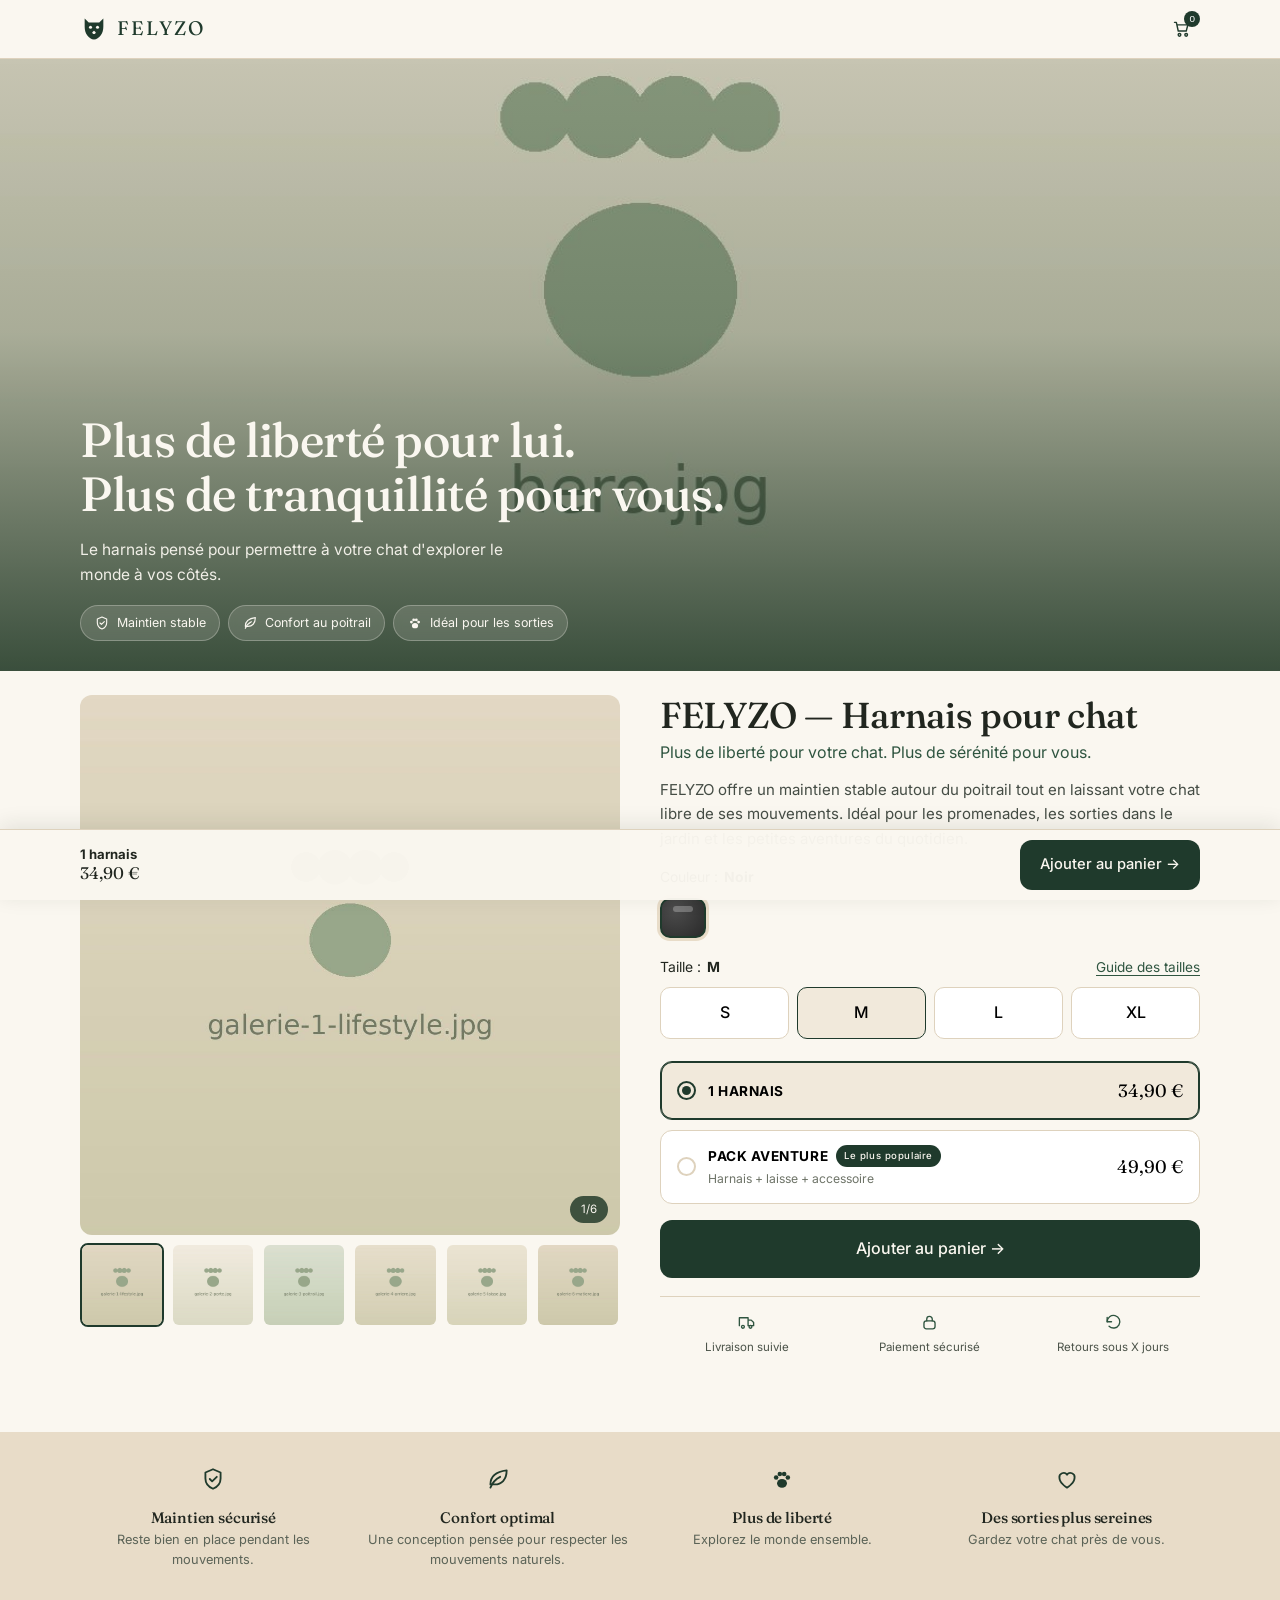
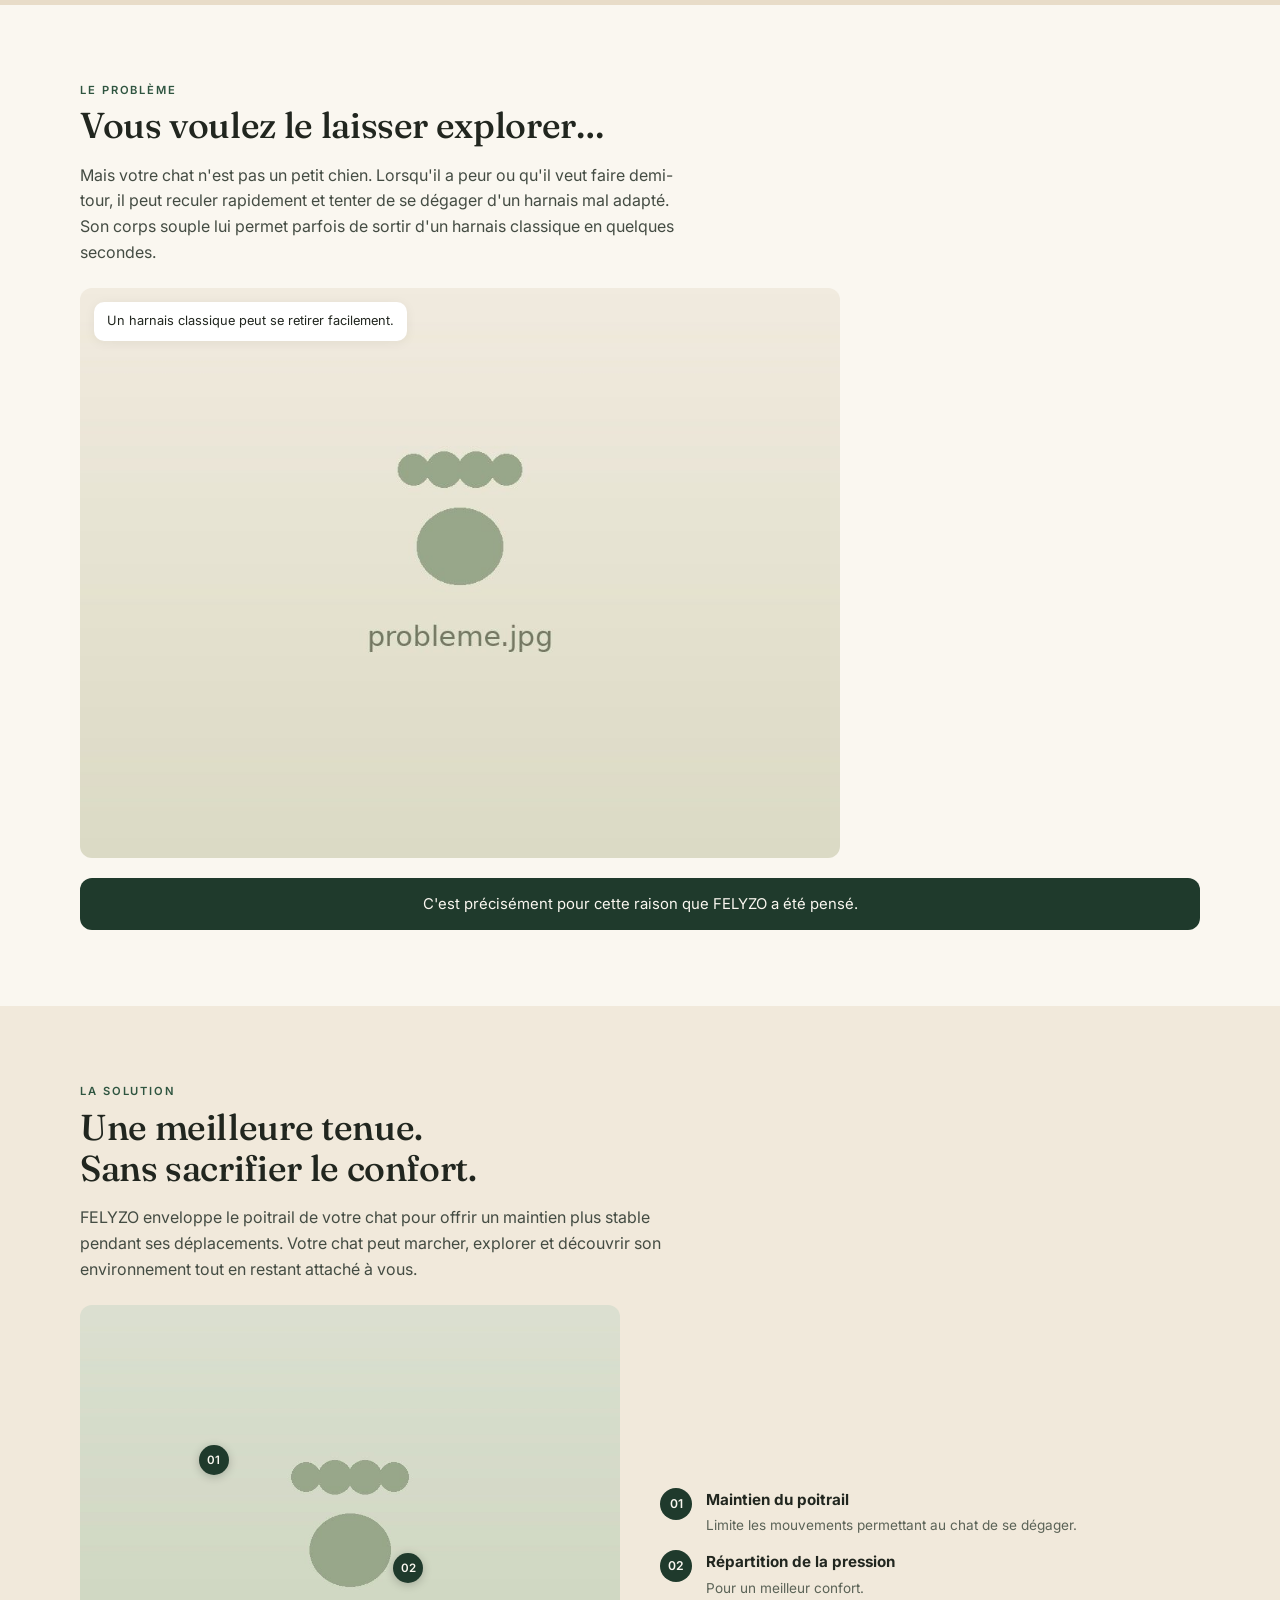
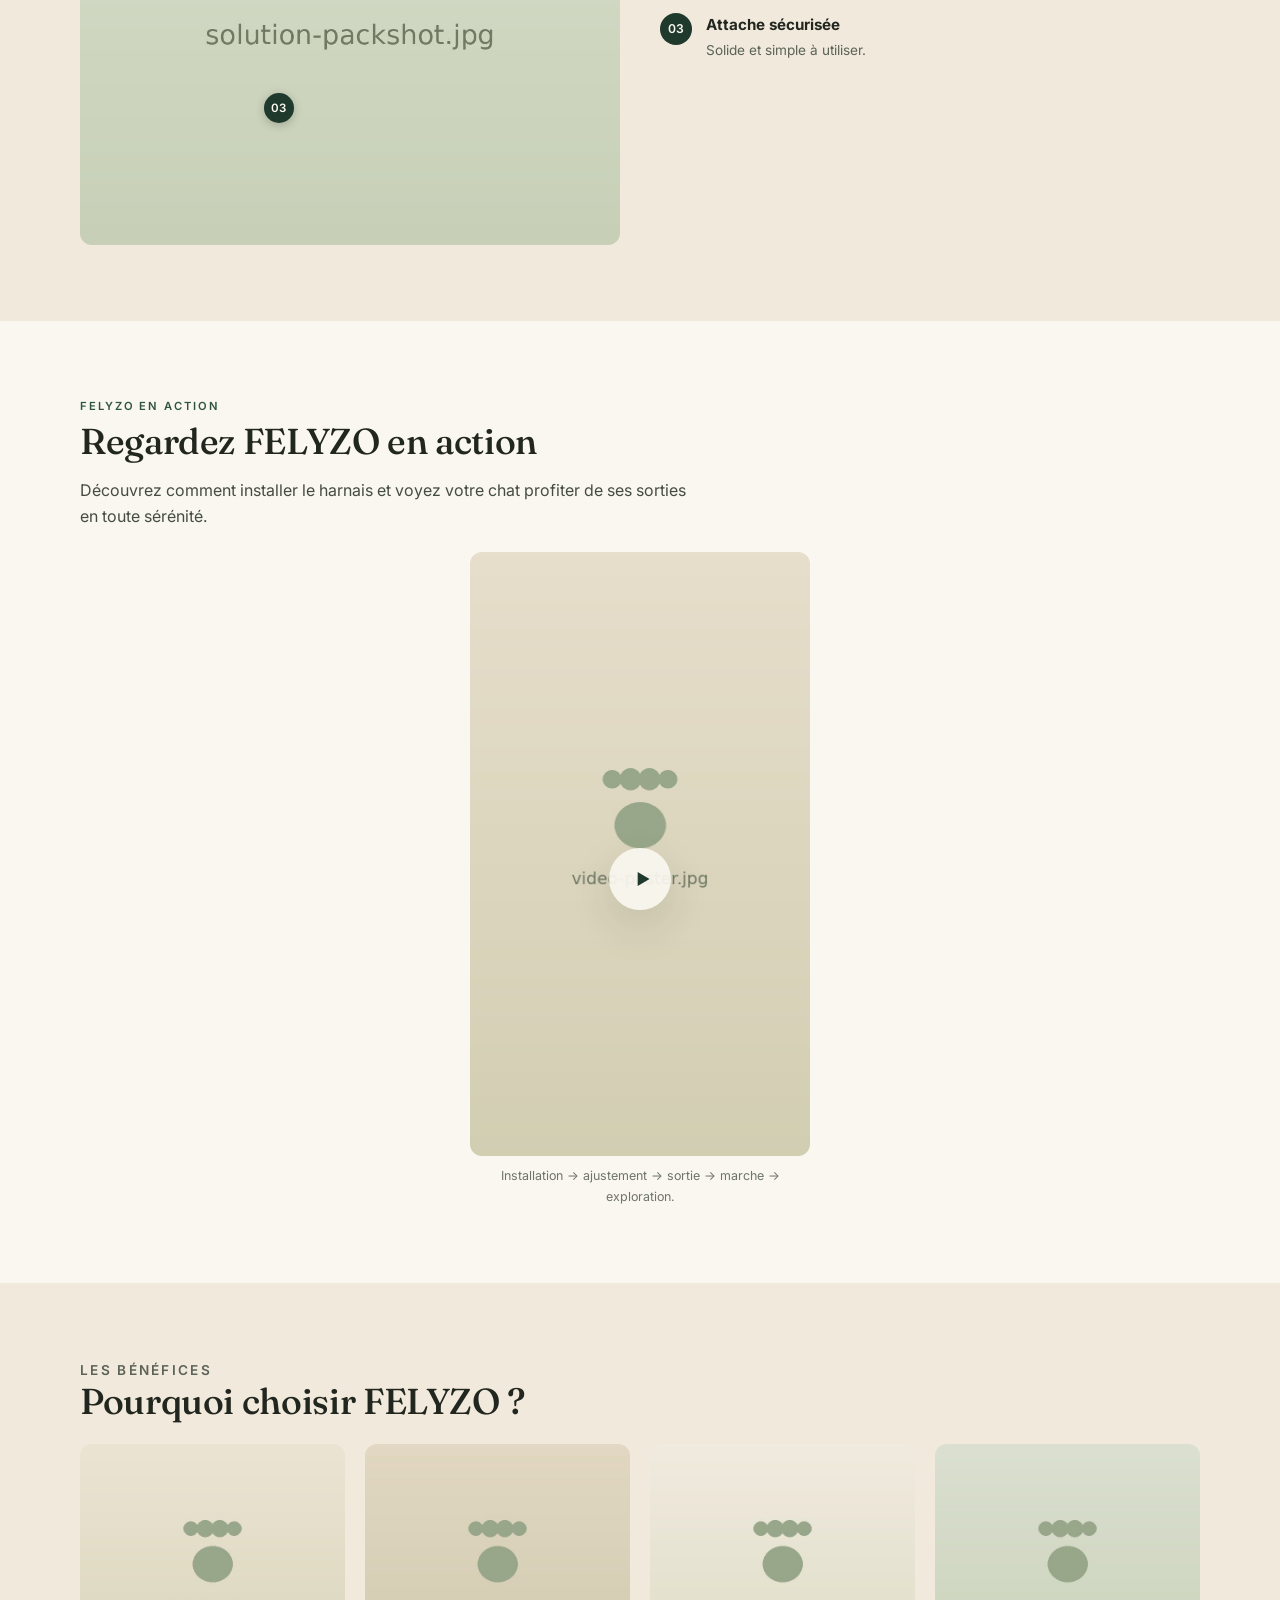
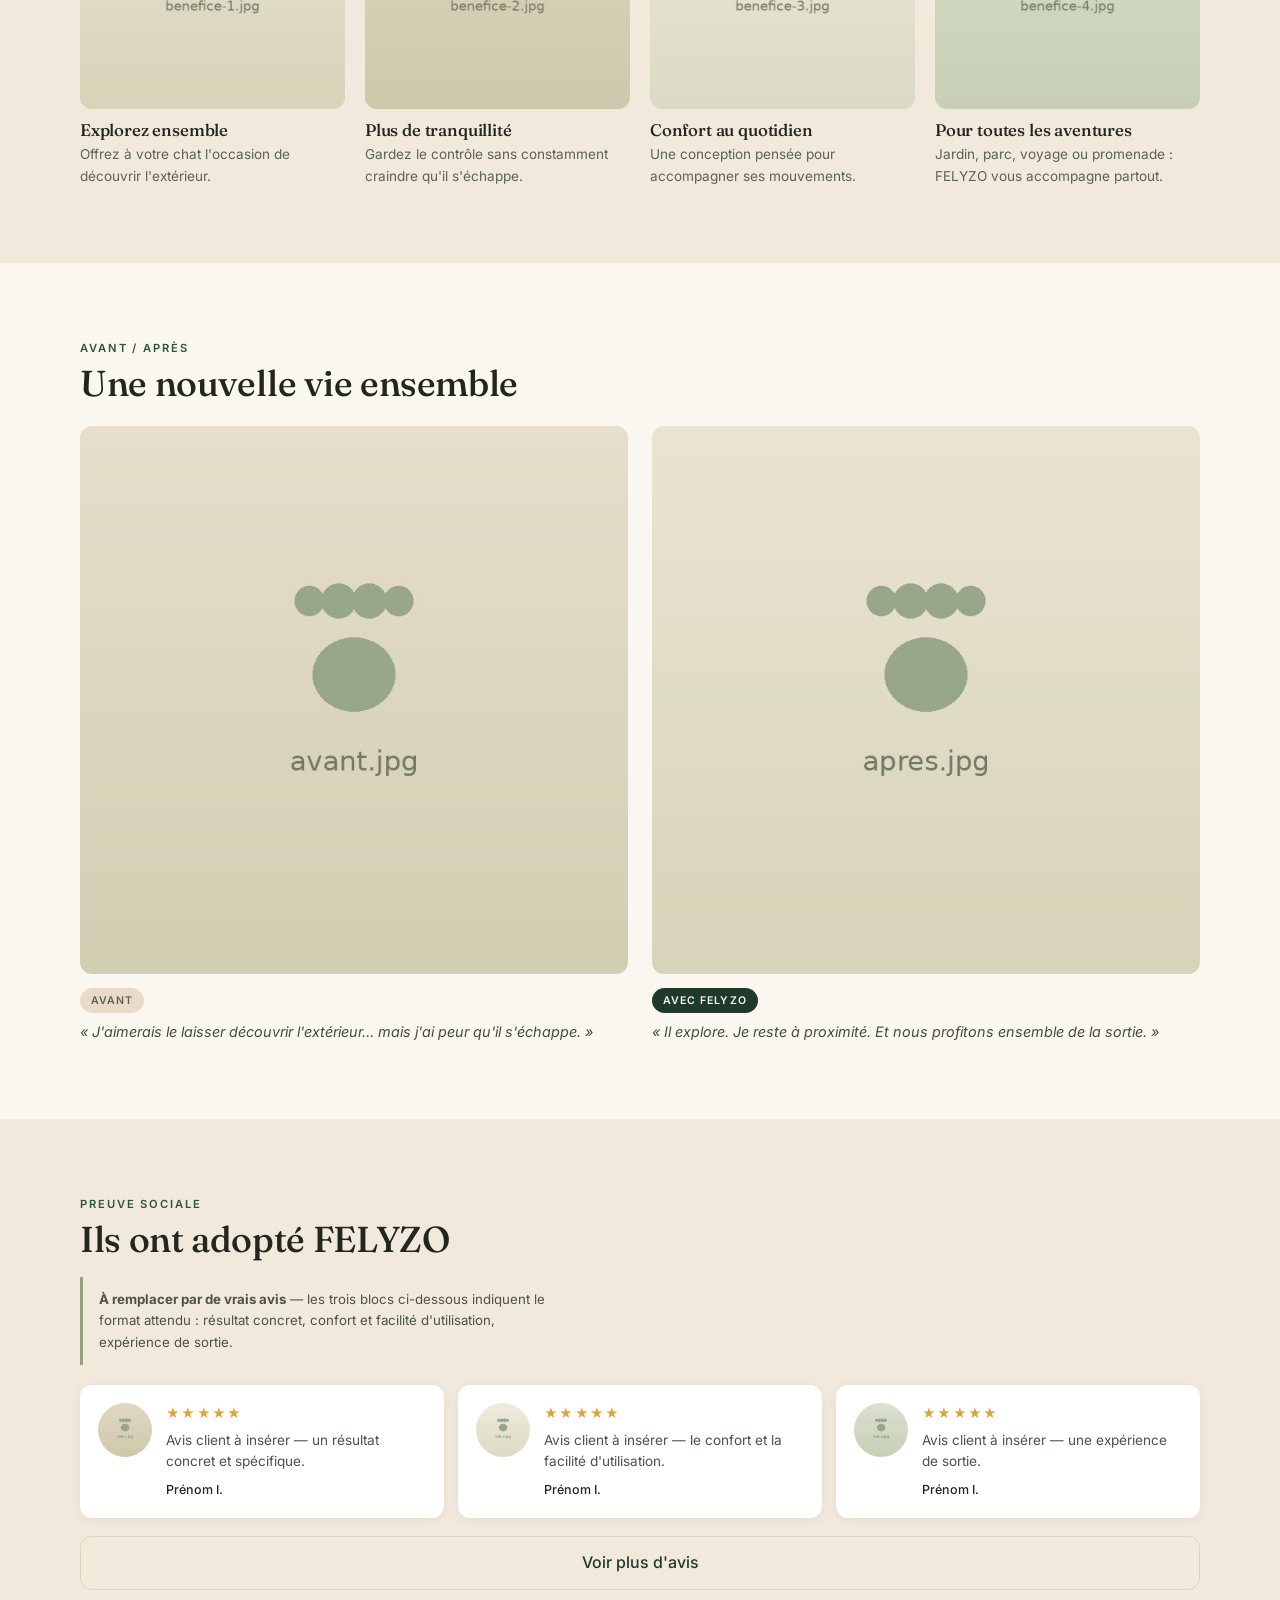
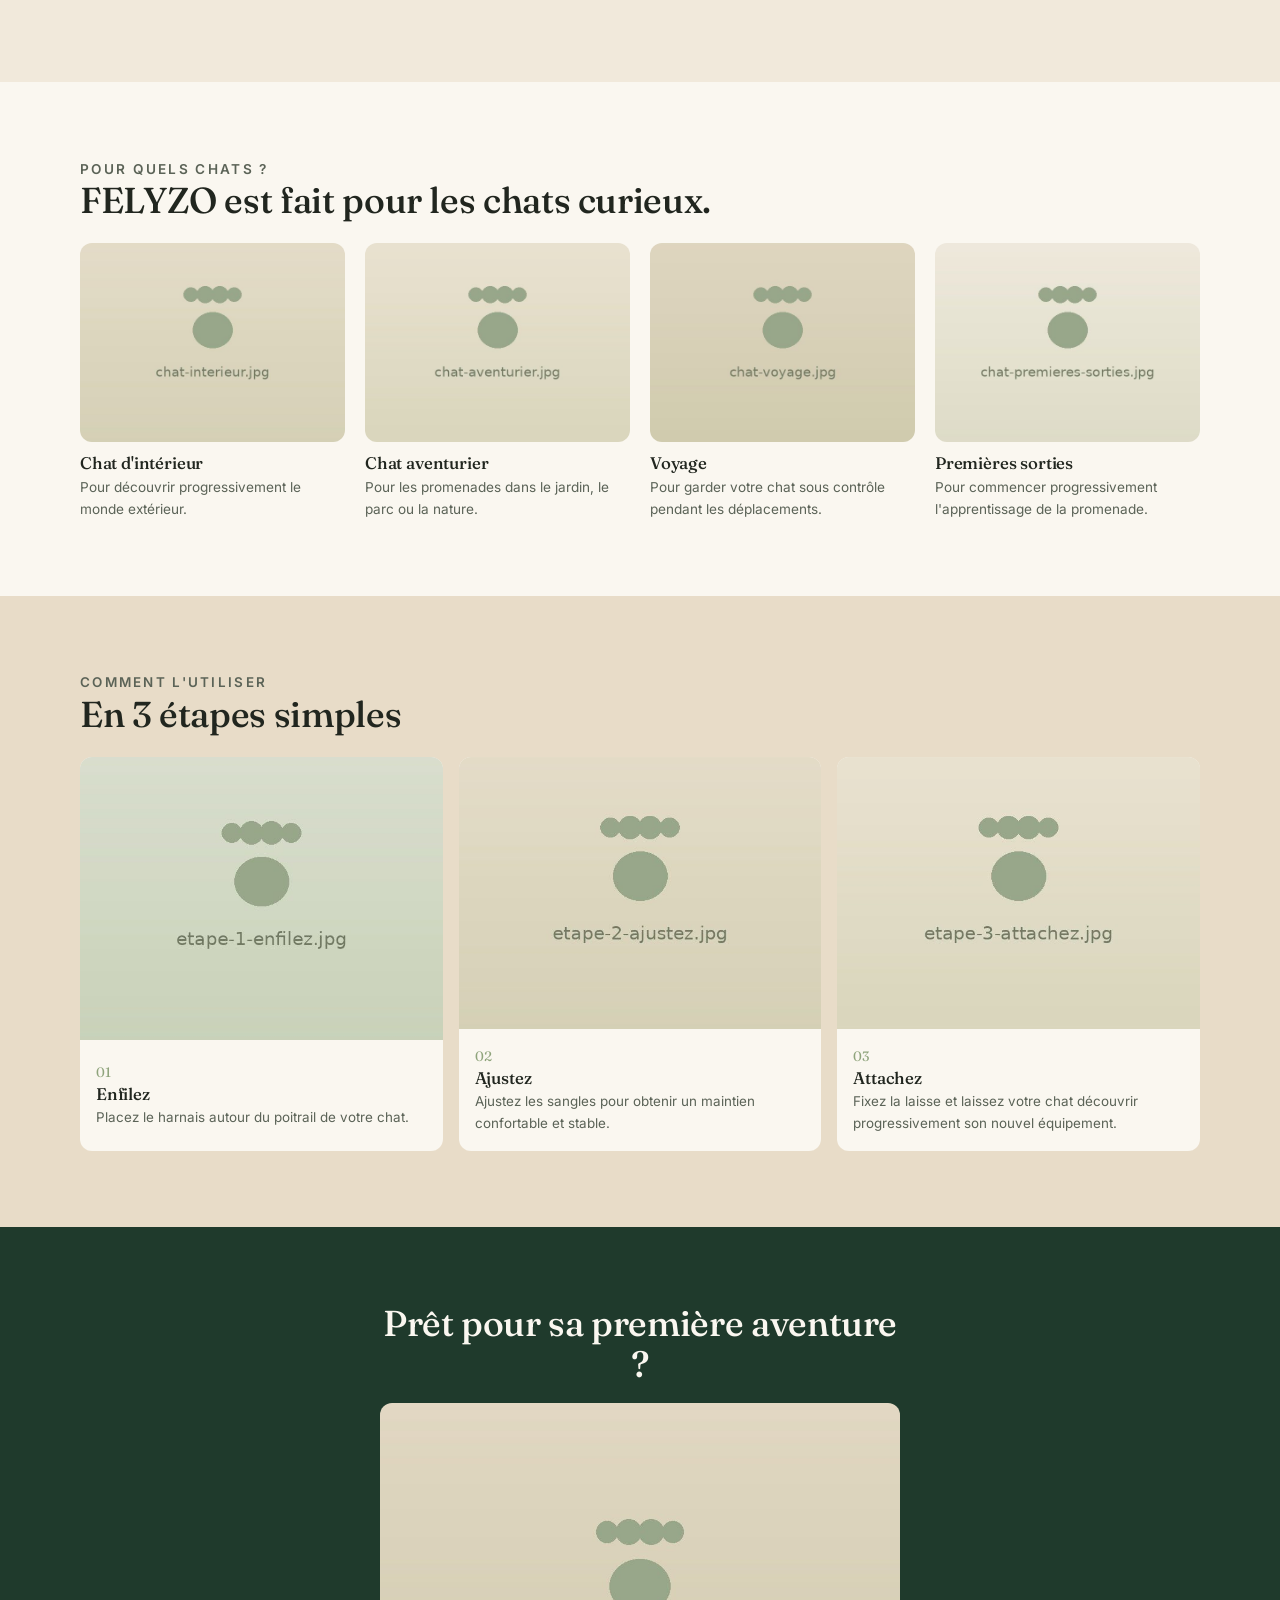
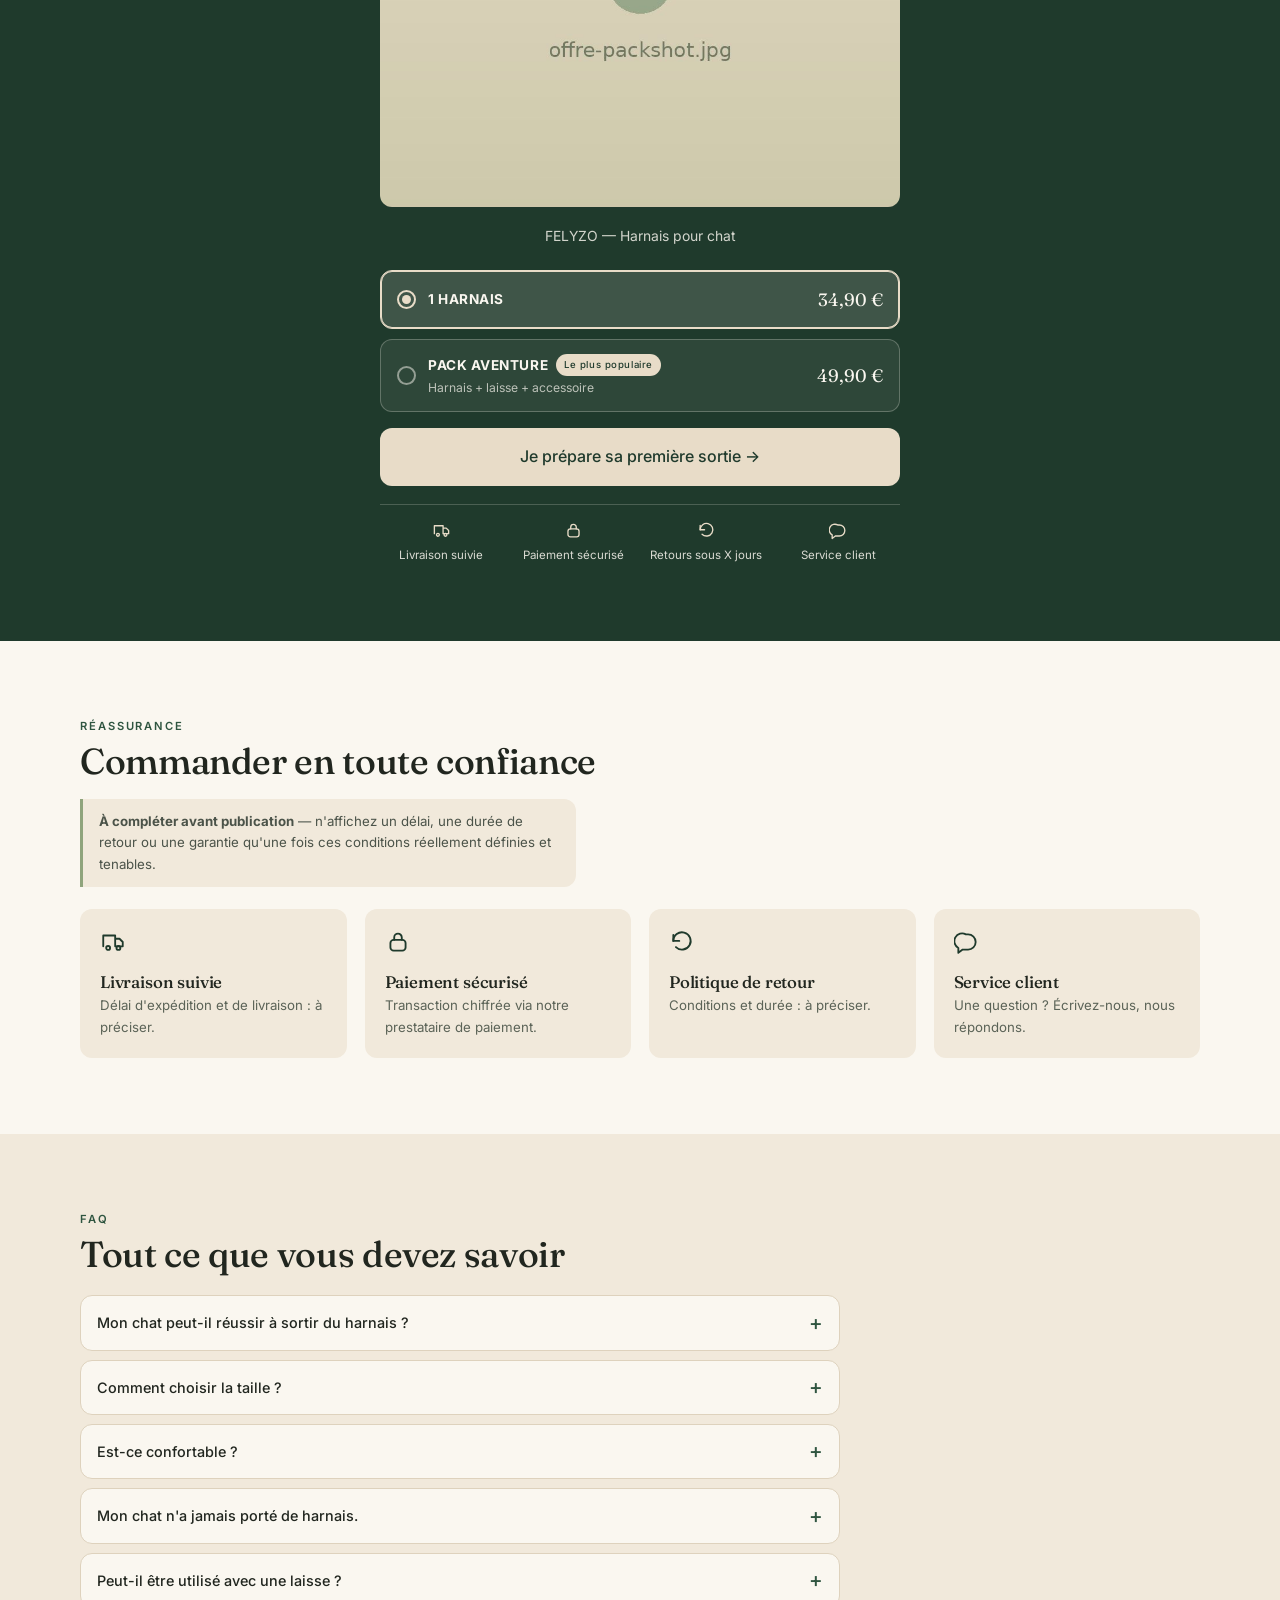
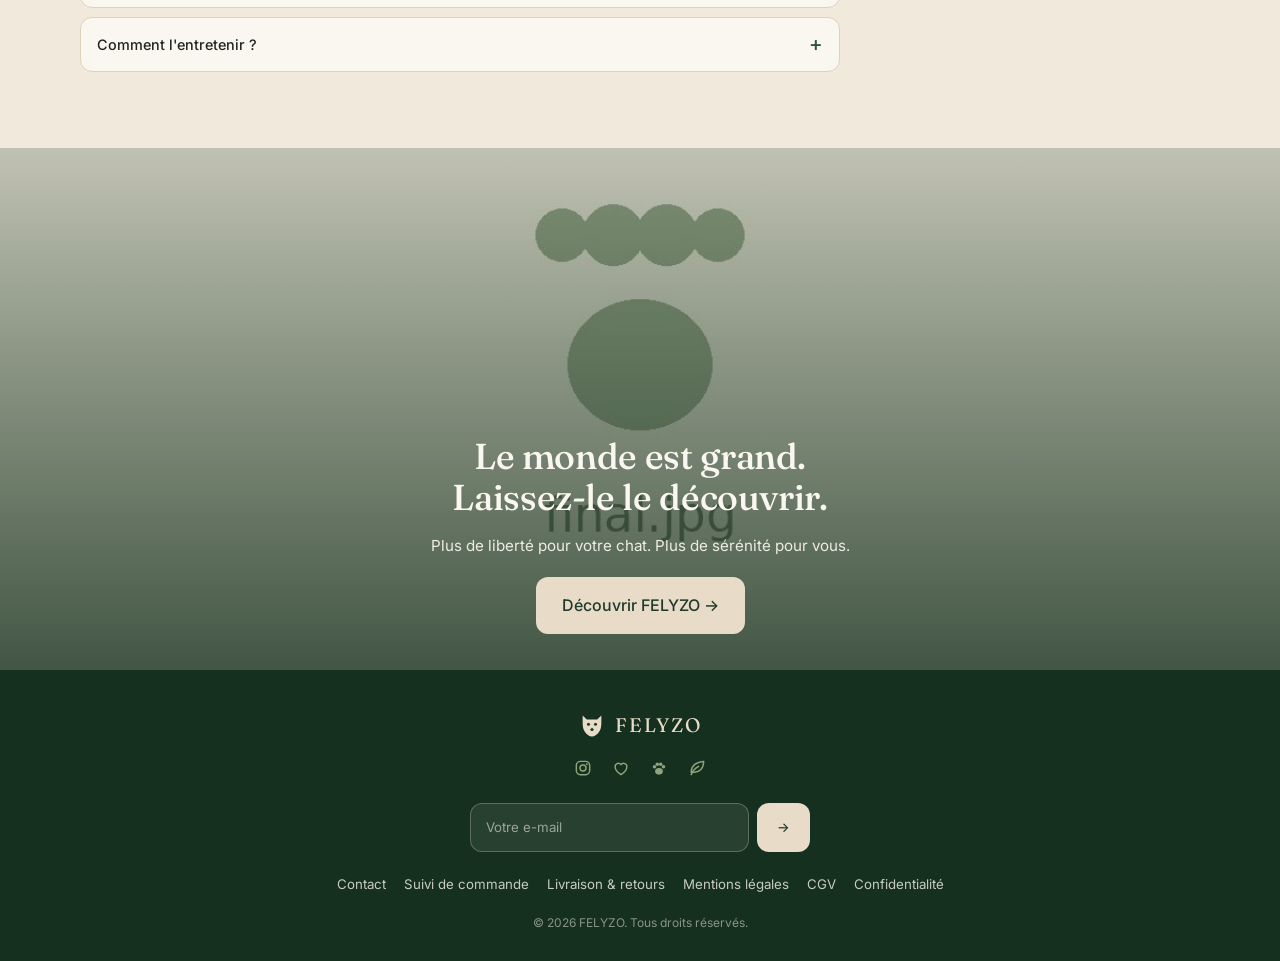
==== commit 28cf75af: "Reconstruit la fiche produit selon le document de structure Remplace la page précédente par les 15 s" ====
--- a/felyzo/index.html
+++ b/felyzo/index.html
@@ -3,775 +3,529 @@
   <head>
     <meta charset="UTF-8" />
     <meta name="viewport" content="width=device-width, initial-scale=1.0" />
-    <title>Harnais Anti-Fugue pour Chat — FELYZO</title>
+    <title>FELYZO — Harnais pour chat</title>
     <meta
       name="description"
-      content="Le harnais anti-fugue FELYZO : encolure à cordon bloquant qui se resserre si votre chat recule, poitrail en mesh respirant et laisse 127 cm incluse. Explorer ensemble, en toute sécurité."
+      content="Plus de liberté pour lui. Plus de tranquillité pour vous. Le harnais pensé pour permettre à votre chat d'explorer le monde à vos côtés."
     />
     <link rel="preconnect" href="https://fonts.googleapis.com" />
     <link rel="preconnect" href="https://fonts.gstatic.com" crossorigin />
     <link
-      href="https://fonts.googleapis.com/css2?family=Caveat:wght@500;600&family=Outfit:wght@300;400;500;600;700&display=swap"
+      href="https://fonts.googleapis.com/css2?family=Fraunces:opsz,wght@9..144,400;9..144,500;9..144,600&family=Inter:wght@300;400;500;600&display=swap"
       rel="stylesheet"
     />
     <link rel="stylesheet" href="./assets/style.css" />
   </head>
   <body>
-    <!-- ══ Barre d'annonce ══ -->
-    <div class="topbar">
-      <div class="wrap topbar__inner">
-        <span><svg class="ico" aria-hidden="true"><use href="#i-truck" /></svg> Livraison gratuite dès 49 €</span>
-        <span class="topbar__claim">Des chats plus heureux, des humains plus sereins 💚</span>
-        <span><svg class="ico" aria-hidden="true"><use href="#i-shield" /></svg> Satisfait ou remboursé 30 jours</span>
-      </div>
-    </div>
-
-    <!-- ══ En-tête ══ -->
+    <!-- ══════ EN-TÊTE — minimal, boutique mono-produit ══════ -->
     <header class="header">
       <div class="wrap header__inner">
         <a class="logo" href="#">
           <svg class="logo__mark" viewBox="0 0 48 48" aria-hidden="true">
-            <path
-              d="M8 6l7 7h18l7-7v14c0 12-7 21-16 22C15 41 8 32 8 20V6z"
-              fill="currentColor"
-            />
-            <circle cx="18" cy="21" r="2.6" fill="#fff" />
-            <circle cx="30" cy="21" r="2.6" fill="#fff" />
-            <path
-              d="M24 27l-3 2.5c0 2 1.4 3.2 3 3.2s3-1.2 3-3.2L24 27z"
-              fill="#fff"
-            />
+            <path d="M8 6l7 7h18l7-7v14c0 12-7 21-16 22C15 41 8 32 8 20V6z" fill="currentColor" />
+            <circle cx="18" cy="21" r="2.6" fill="#faf7f0" />
+            <circle cx="30" cy="21" r="2.6" fill="#faf7f0" />
+            <path d="M24 27l-3 2.5c0 2 1.4 3.2 3 3.2s3-1.2 3-3.2L24 27z" fill="#faf7f0" />
           </svg>
-          <span class="logo__text">
-            <strong>FELYZO</strong>
-            <em>Explorer ensemble</em>
-          </span>
+          <span class="logo__text">FELYZO</span>
         </a>
-
-        <nav class="nav" aria-label="Navigation principale">
-          <a href="#">Accueil</a>
-          <a href="#produit">Nos produits</a>
-          <a href="#pourquoi">À propos</a>
-          <a href="#usages">Conseils</a>
-          <a href="#faq">Contact</a>
-        </nav>
-
-        <div class="header__actions">
-          <button class="iconbtn" type="button" aria-label="Rechercher">
-            <svg class="ico" aria-hidden="true"><use href="#i-search" /></svg>
-          </button>
-          <button class="iconbtn" type="button" aria-label="Mon compte">
-            <svg class="ico" aria-hidden="true"><use href="#i-user" /></svg>
-          </button>
-          <button class="iconbtn iconbtn--cart" type="button" aria-label="Panier">
-            <svg class="ico" aria-hidden="true"><use href="#i-cart" /></svg>
-            <span class="cart-count" data-cart-count>0</span>
-          </button>
-        </div>
+        <button class="iconbtn" type="button" aria-label="Panier">
+          <svg class="ico" aria-hidden="true"><use href="#i-cart" /></svg>
+          <span class="cart-count" data-cart-count>0</span>
+        </button>
       </div>
     </header>
 
     <main>
-      <!-- ══ Fiche produit ══ -->
+      <!-- ══════ 1 · HERO — accroche immédiate ══════ -->
+      <section class="hero">
+        <img class="hero__img" src="./assets/img/hero.jpg" alt="Chat portant le harnais FELYZO en extérieur" width="1200" height="1500" />
+        <div class="hero__veil"></div>
+        <div class="wrap hero__content">
+          <h1>Plus de liberté pour lui.<br />Plus de tranquillité pour vous.</h1>
+          <p>Le harnais pensé pour permettre à votre chat d'explorer le monde à vos côtés.</p>
+          <ul class="hero__points">
+            <li><svg class="ico" aria-hidden="true"><use href="#i-shield" /></svg> Maintien stable</li>
+            <li><svg class="ico" aria-hidden="true"><use href="#i-leaf" /></svg> Confort au poitrail</li>
+            <li><svg class="ico" aria-hidden="true"><use href="#i-paw" /></svg> Idéal pour les sorties</li>
+          </ul>
+        </div>
+      </section>
+
+      <!-- ══════ 2 · FICHE PRODUIT ══════ -->
       <section class="product" id="produit">
         <div class="wrap product__grid">
-          <!-- Galerie -->
+          <!-- Galerie : 6 visuels -->
           <div class="gallery">
             <div class="gallery__main">
-              <img
-                src="./assets/img/hero-1.jpg"
-                alt="Chat portant le harnais anti-fugue FELYZO en extérieur"
-                data-gallery-main
-                width="1000"
-                height="1000"
-              />
-              <p class="gallery__script">
-                Explorer<br />Partager<br />Grandir<br />Ensemble
-                <svg class="gallery__heart" viewBox="0 0 24 24" aria-hidden="true">
-                  <path
-                    d="M12 20s-7-4.5-7-9.2A3.9 3.9 0 0 1 12 8a3.9 3.9 0 0 1 7 2.8C19 15.5 12 20 12 20z"
-                    fill="none"
-                    stroke="currentColor"
-                    stroke-width="1.6"
-                  />
-                </svg>
-              </p>
-              <div class="gallery__stamp">
-                <span>Des chats plus heureux<br />Des humains plus sereins</span>
-              </div>
+              <img src="./assets/img/galerie-1-lifestyle.jpg" alt="Le harnais FELYZO porté en extérieur" data-gallery-main width="1000" height="1000" />
+              <span class="gallery__counter" data-gallery-counter>1/6</span>
             </div>
-            <div class="gallery__thumbs" role="group" aria-label="Autres visuels">
-              <button class="is-active" type="button" data-thumb="./assets/img/hero-1.jpg">
-                <img src="./assets/img/hero-1.jpg" alt="Vue 1" />
-              </button>
-              <button type="button" data-thumb="./assets/img/hero-2.jpg">
-                <img src="./assets/img/hero-2.jpg" alt="Vue 2" />
-              </button>
-              <button type="button" data-thumb="./assets/img/hero-3.jpg">
-                <img src="./assets/img/hero-3.jpg" alt="Vue 3" />
-              </button>
-              <button type="button" data-thumb="./assets/img/hero-4.jpg">
-                <img src="./assets/img/hero-4.jpg" alt="Vue 4" />
-              </button>
+            <div class="gallery__thumbs" role="group" aria-label="Visuels du produit">
+              <button class="is-active" type="button" data-thumb="./assets/img/galerie-1-lifestyle.jpg"><img src="./assets/img/galerie-1-lifestyle.jpg" alt="Lifestyle" /></button>
+              <button type="button" data-thumb="./assets/img/galerie-2-porte.jpg"><img src="./assets/img/galerie-2-porte.jpg" alt="Harnais porté" /></button>
+              <button type="button" data-thumb="./assets/img/galerie-3-poitrail.jpg"><img src="./assets/img/galerie-3-poitrail.jpg" alt="Gros plan poitrail" /></button>
+              <button type="button" data-thumb="./assets/img/galerie-4-arriere.jpg"><img src="./assets/img/galerie-4-arriere.jpg" alt="Vue arrière" /></button>
+              <button type="button" data-thumb="./assets/img/galerie-5-laisse.jpg"><img src="./assets/img/galerie-5-laisse.jpg" alt="Laisse" /></button>
+              <button type="button" data-thumb="./assets/img/galerie-6-matiere.jpg"><img src="./assets/img/galerie-6-matiere.jpg" alt="Détail matière" /></button>
             </div>
           </div>
 
           <!-- Informations -->
           <div class="info">
-            <div class="info__top">
-              <span class="tag tag--gold">★ BEST-SELLER</span>
-              <span class="rating">
-                <span class="rating__stars" aria-hidden="true">★★★★★</span>
-                <strong>4,8/5</strong>
-                <span class="muted">(1 250 avis)</span>
-              </span>
-            </div>
-
-            <h1>Harnais Anti-Fugue<br />pour Chat</h1>
-            <p class="info__baseline">La liberté d'explorer, la sécurité en plus.</p>
-
+            <!--
+              AVIS — à n'afficher que si la note et le nombre d'avis sont réels.
+              Retirez ce commentaire pour activer le bloc, après avoir mis les vraies valeurs.
+              <p class="rating"><span class="rating__stars">★★★★★</span> <strong>4,8/5</strong> <span class="muted">(… avis)</span></p>
+            -->
+            <h2 class="info__name">FELYZO — Harnais pour chat</h2>
+            <p class="info__promise">Plus de liberté pour votre chat. Plus de sérénité pour vous.</p>
             <p class="info__desc">
-              Un harnais confortable, léger et sécurisé, conçu pour les chats
-              curieux. Son <strong>encolure à cordon bloquant</strong> se resserre
-              doucement si votre chat tente de reculer : il reste bien en place,
-              même chez les plus grands évadés. Idéal pour les promenades, les
-              voyages et les aventures du quotidien.
+              FELYZO offre un maintien stable autour du poitrail tout en laissant votre
+              chat libre de ses mouvements. Idéal pour les promenades, les sorties dans
+              le jardin et les petites aventures du quotidien.
             </p>
 
-            <ul class="pills">
-              <li>
-                <svg class="ico" aria-hidden="true"><use href="#i-shield" /></svg>
-                Système anti-fugue
-              </li>
-              <li>
-                <svg class="ico" aria-hidden="true"><use href="#i-leaf" /></svg>
-                Confortable et léger
-              </li>
-              <li>
-                <svg class="ico" aria-hidden="true"><use href="#i-gear" /></svg>
-                Entièrement réglable
-              </li>
-              <li>
-                <svg class="ico" aria-hidden="true"><use href="#i-moon" /></svg>
-                Laisse 127 cm incluse
-              </li>
-              <li>
-                <svg class="ico" aria-hidden="true"><use href="#i-mesh" /></svg>
-                Respirant en mesh
-              </li>
-            </ul>
-
             <div class="choice">
-              <p class="choice__label">
-                Couleur : <strong data-color-label>Noir</strong>
-              </p>
+              <p class="choice__label">Couleur : <strong data-color-label>Noir</strong></p>
               <div class="swatches" role="radiogroup" aria-label="Couleur">
-                <button
-                  class="swatch is-active"
-                  type="button"
-                  role="radio"
-                  aria-checked="true"
-                  data-color="Noir"
-                  style="--c1: #2b2b2b; --c2: #4a4a4a"
-                >
+                <button class="swatch is-active" type="button" role="radio" aria-checked="true" data-color="Noir" style="--c1: #2a2a2a; --c2: #4c4c4c">
                   <span class="sr-only">Noir</span>
-                </button>
-                <button
-                  class="swatch"
-                  type="button"
-                  role="radio"
-                  aria-checked="false"
-                  data-color="Rouge"
-                  style="--c1: #9e2b25; --c2: #c0463c"
-                >
-                  <span class="sr-only">Rouge</span>
-                </button>
-                <button
-                  class="swatch"
-                  type="button"
-                  role="radio"
-                  aria-checked="false"
-                  data-color="Turquoise"
-                  style="--c1: #1f7f85; --c2: #3aa3a8"
-                >
-                  <span class="sr-only">Turquoise</span>
                 </button>
               </div>
             </div>
 
             <div class="choice">
               <p class="choice__label">
-                Taille :
-                <button class="link" type="button" data-open-guide>
-                  Guide des tailles
-                </button>
+                Taille : <strong data-size-label>M</strong>
+                <button class="link" type="button" data-open-guide>Guide des tailles</button>
               </p>
               <div class="sizes" role="radiogroup" aria-label="Taille">
-                <button class="size" type="button" role="radio" aria-checked="false" data-size="Chaton">
-                  Chaton<small>18–28 cm</small>
-                </button>
-                <button class="size is-active" type="button" role="radio" aria-checked="true" data-size="M">
-                  M<small>28–51 cm</small>
-                </button>
-                <button class="size" type="button" role="radio" aria-checked="false" data-size="L">
-                  L<small>51–69 cm</small>
-                </button>
-                <button class="size" type="button" role="radio" aria-checked="false" data-size="XL">
-                  XL<small>+ de 69 cm</small>
-                </button>
+                <button class="size" type="button" role="radio" aria-checked="false" data-size="S">S</button>
+                <button class="size is-active" type="button" role="radio" aria-checked="true" data-size="M">M</button>
+                <button class="size" type="button" role="radio" aria-checked="false" data-size="L">L</button>
+                <button class="size" type="button" role="radio" aria-checked="false" data-size="XL">XL</button>
               </div>
-              <p class="hint">
-                Mesurez le tour de poitrine, juste derrière les pattes avant.
-              </p>
             </div>
 
-            <div class="price">
-              <span class="price__now">39,90 €</span>
-              <span class="price__was">59,90 €</span>
-              <span class="price__off">-33 %</span>
+            <!-- Sélecteur d'offre -->
+            <div class="offers" role="radiogroup" aria-label="Offre">
+              <button class="offer is-active" type="button" role="radio" aria-checked="true" data-offer="1 harnais" data-price="34,90 €">
+                <span class="offer__radio" aria-hidden="true"></span>
+                <span class="offer__body">
+                  <strong>1 HARNAIS</strong>
+                </span>
+                <span class="offer__price">34,90 €</span>
+              </button>
+              <button class="offer" type="button" role="radio" aria-checked="false" data-offer="Pack aventure" data-price="49,90 €">
+                <span class="offer__radio" aria-hidden="true"></span>
+                <span class="offer__body">
+                  <strong>PACK AVENTURE <span class="badge">Le plus populaire</span></strong>
+                  <small>Harnais + laisse + accessoire</small>
+                </span>
+                <span class="offer__price">49,90 €</span>
+              </button>
             </div>
 
-            <button class="btn btn--main" type="button" data-add-to-cart>
-              <svg class="ico" aria-hidden="true"><use href="#i-cart" /></svg>
-              Ajouter au panier
+            <button class="btn btn--main" type="button" data-add-to-cart>Ajouter au panier →</button>
+            <p class="added" data-added hidden>Ajouté au panier : <strong data-added-label></strong></p>
+
+            <ul class="reassure">
+              <li><svg class="ico" aria-hidden="true"><use href="#i-truck" /></svg> Livraison suivie</li>
+              <li><svg class="ico" aria-hidden="true"><use href="#i-lock" /></svg> Paiement sécurisé</li>
+              <li><svg class="ico" aria-hidden="true"><use href="#i-back" /></svg> Retours sous X jours</li>
+            </ul>
+          </div>
+        </div>
+      </section>
+
+      <!-- ══════ 3 · BANDEAU BÉNÉFICES ══════ -->
+      <section class="band">
+        <div class="wrap band__grid">
+          <div><svg class="ico ico--lg" aria-hidden="true"><use href="#i-shield" /></svg><h3>Maintien sécurisé</h3><p>Reste bien en place pendant les mouvements.</p></div>
+          <div><svg class="ico ico--lg" aria-hidden="true"><use href="#i-leaf" /></svg><h3>Confort optimal</h3><p>Une conception pensée pour respecter les mouvements naturels.</p></div>
+          <div><svg class="ico ico--lg" aria-hidden="true"><use href="#i-paw" /></svg><h3>Plus de liberté</h3><p>Explorez le monde ensemble.</p></div>
+          <div><svg class="ico ico--lg" aria-hidden="true"><use href="#i-heart" /></svg><h3>Des sorties plus sereines</h3><p>Gardez votre chat près de vous.</p></div>
+        </div>
+      </section>
+
+      <!-- ══════ 4 · LE PROBLÈME ══════ -->
+      <section class="problem">
+        <div class="wrap">
+          <p class="kicker">Le problème</p>
+          <h2>Vous voulez le laisser explorer…</h2>
+          <p class="lede">
+            Mais votre chat n'est pas un petit chien. Lorsqu'il a peur ou qu'il veut
+            faire demi-tour, il peut reculer rapidement et tenter de se dégager d'un
+            harnais mal adapté. Son corps souple lui permet parfois de sortir d'un
+            harnais classique en quelques secondes.
+          </p>
+          <figure class="problem__media">
+            <img src="./assets/img/probleme.jpg" alt="Chat se dégageant d'un harnais classique" width="1000" height="750" />
+            <figcaption>Un harnais classique peut se retirer facilement.</figcaption>
+          </figure>
+          <p class="transition">C'est précisément pour cette raison que FELYZO a été pensé.</p>
+        </div>
+      </section>
+
+      <!-- ══════ 5 · LA SOLUTION ══════ -->
+      <section class="solution">
+        <div class="wrap">
+          <p class="kicker">La solution</p>
+          <h2>Une meilleure tenue.<br />Sans sacrifier le confort.</h2>
+          <p class="lede">
+            FELYZO enveloppe le poitrail de votre chat pour offrir un maintien plus
+            stable pendant ses déplacements. Votre chat peut marcher, explorer et
+            découvrir son environnement tout en restant attaché à vous.
+          </p>
+
+          <div class="solution__grid">
+            <figure class="packshot">
+              <img src="./assets/img/solution-packshot.jpg" alt="Packshot annoté du harnais FELYZO" width="1000" height="1000" />
+              <span class="pin pin--1">01</span>
+              <span class="pin pin--2">02</span>
+              <span class="pin pin--3">03</span>
+            </figure>
+            <ol class="points">
+              <li><span class="points__num">01</span><div><strong>Maintien du poitrail</strong><p>Limite les mouvements permettant au chat de se dégager.</p></div></li>
+              <li><span class="points__num">02</span><div><strong>Répartition de la pression</strong><p>Pour un meilleur confort.</p></div></li>
+              <li><span class="points__num">03</span><div><strong>Attache sécurisée</strong><p>Solide et simple à utiliser.</p></div></li>
+            </ol>
+          </div>
+        </div>
+      </section>
+
+      <!-- ══════ 6 · DÉMONSTRATION ══════ -->
+      <section class="demo">
+        <div class="wrap">
+          <p class="kicker">FELYZO en action</p>
+          <h2>Regardez FELYZO en action</h2>
+          <p class="lede">
+            Découvrez comment installer le harnais et voyez votre chat profiter de ses
+            sorties en toute sérénité.
+          </p>
+          <figure class="video">
+            <img src="./assets/img/video-poster.jpg" alt="Aperçu de la vidéo de démonstration" width="720" height="1280" />
+            <button class="video__play" type="button" aria-label="Lire la vidéo">
+              <svg viewBox="0 0 24 24" aria-hidden="true"><path d="M8 5.5v13l11-6.5z" fill="currentColor" /></svg>
             </button>
-            <p class="added" data-added hidden>
-              Ajouté au panier : <strong data-added-label></strong>
-            </p>
-
-            <ul class="reassure">
-              <li>
-                <svg class="ico" aria-hidden="true"><use href="#i-truck" /></svg>
-                <span><strong>Livraison gratuite</strong><br />dès 49 €</span>
-              </li>
-              <li>
-                <svg class="ico" aria-hidden="true"><use href="#i-lock" /></svg>
-                <span><strong>Paiement sécurisé</strong><br />100 % sécurisé</span>
-              </li>
-              <li>
-                <svg class="ico" aria-hidden="true"><use href="#i-back" /></svg>
-                <span><strong>Retour facile</strong><br />30 jours</span>
-              </li>
-            </ul>
-          </div>
-        </div>
-      </section>
-
-      <!-- ══ Bénéfices ══ -->
+            <figcaption>Installation → ajustement → sortie → marche → exploration.</figcaption>
+          </figure>
+        </div>
+      </section>
+
+      <!-- ══════ 7 · LES BÉNÉFICES ══════ -->
       <section class="benefits">
-        <div class="wrap benefits__grid">
-          <div>
-            <svg class="ico ico--lg" aria-hidden="true"><use href="#i-leaf" /></svg>
-            <h3>Un chat plus heureux</h3>
-            <p>Il explore, se dépense, s'épanouit.</p>
-          </div>
-          <div>
-            <svg class="ico ico--lg" aria-hidden="true"><use href="#i-paw" /></svg>
-            <h3>Un lien plus fort</h3>
-            <p>Partagez de nouvelles aventures.</p>
-          </div>
-          <div>
-            <svg class="ico ico--lg" aria-hidden="true"><use href="#i-shield" /></svg>
-            <h3>Une tranquillité d'esprit</h3>
-            <p>Il reste en sécurité, même s'il recule.</p>
-          </div>
-          <div>
-            <svg class="ico ico--lg" aria-hidden="true"><use href="#i-tree" /></svg>
-            <h3>Pour toutes ses aventures</h3>
-            <p>En ville, en nature, en voyage.</p>
-          </div>
-        </div>
-      </section>
-
-      <!-- ══ Pourquoi FELYZO ══ -->
-      <section class="why" id="pourquoi">
-        <div class="wrap why__grid">
-          <div class="why__text">
-            <h2>Pourquoi choisir FELYZO ?</h2>
-            <p>
-              Chez FELYZO, nous croyons que chaque chat mérite d'explorer le monde
-              en toute sécurité. Nos harnais sont sélectionnés avec soin pour
-              offrir le meilleur équilibre entre confort, sécurité et liberté de
-              mouvement.
-            </p>
-            <ul class="why__list">
-              <li>
-                <svg class="ico" aria-hidden="true"><use href="#i-paw" /></svg>
-                <span><strong>Qualité sélectionnée</strong><br />avec soin</span>
-              </li>
-              <li>
-                <svg class="ico" aria-hidden="true"><use href="#i-check" /></svg>
-                <span><strong>Design moderne</strong><br />et élégant</span>
-              </li>
-              <li>
-                <svg class="ico" aria-hidden="true"><use href="#i-heart" /></svg>
-                <span><strong>Testé et approuvé</strong><br />par des amoureux des chats</span>
-              </li>
-              <li>
-                <svg class="ico" aria-hidden="true"><use href="#i-tree" /></svg>
-                <span><strong>Une marque engagée</strong><br />pour leur bien-être</span>
-              </li>
-            </ul>
-          </div>
-          <figure class="why__media">
-            <img
-              src="./assets/img/lifestyle-montagne.jpg"
-              alt="Personne en randonnée accompagnée de son chat en harnais"
-              width="900"
-              height="700"
-            />
-            <figcaption class="script">Explorer ensemble,<br />tout simplement.</figcaption>
-          </figure>
-        </div>
-      </section>
-
-      <!-- ══ Détails produit ══ -->
-      <section class="details">
-        <div class="wrap details__grid">
-          <div class="details__panel">
-            <h2>Des détails qui font la différence</h2>
-
-            <div class="diagram">
-              <svg viewBox="0 0 420 320" class="diagram__svg" role="img" aria-label="Schéma du harnais anti-fugue">
-                <defs>
-                  <pattern id="mesh" width="8" height="8" patternUnits="userSpaceOnUse">
-                    <path d="M0 4h8M4 0v8" stroke="#8fa47c" stroke-width="0.7" opacity="0.55" />
-                  </pattern>
-                </defs>
-                <!-- encolure -->
-                <path
-                  d="M150 52c22-14 74-14 96 0"
-                  fill="none"
-                  stroke="#3c5a41"
-                  stroke-width="11"
-                  stroke-linecap="round"
-                />
-                <rect x="186" y="34" width="24" height="17" rx="5" fill="#26402d" />
-                <circle cx="198" cy="42" r="3" fill="#cdd9c2" />
-                <!-- plastron mesh -->
-                <path
-                  d="M138 66c30-16 114-16 144 0 16 9 22 40 20 74-2 40-20 74-44 86-24 12-72 12-96 0-24-12-42-46-44-86-2-34 4-65 20-74z"
-                  fill="url(#mesh)"
-                  stroke="#3c5a41"
-                  stroke-width="6"
-                  stroke-linejoin="round"
-                />
-                <!-- ouverture pattes -->
-                <ellipse cx="172" cy="150" rx="22" ry="34" fill="#f6f3ea" stroke="#3c5a41" stroke-width="5" />
-                <ellipse cx="248" cy="150" rx="22" ry="34" fill="#f6f3ea" stroke="#3c5a41" stroke-width="5" />
-                <!-- sangle ventrale + boucle -->
-                <path d="M126 214h168" stroke="#2f4a36" stroke-width="12" stroke-linecap="round" />
-                <rect x="192" y="203" width="36" height="22" rx="6" fill="#1f3529" />
-                <path d="M200 214h20" stroke="#8fa47c" stroke-width="3" stroke-linecap="round" />
-                <!-- bandes réfléchissantes -->
-                <path d="M152 100h116" stroke="#cfe0bd" stroke-width="7" stroke-linecap="round" opacity="0.95" />
-                <path d="M160 192h100" stroke="#cfe0bd" stroke-width="7" stroke-linecap="round" opacity="0.95" />
-                <!-- anneau D -->
-                <path
-                  d="M198 84a12 12 0 0 1 24 0"
-                  fill="none"
-                  stroke="#1f3529"
-                  stroke-width="6"
-                  stroke-linecap="round"
-                />
-                <!-- laisse incluse, clipsée sur l'anneau en D -->
-                <path
-                  d="M228 74c52-16 104 4 134 54"
-                  fill="none"
-                  stroke="#2f4a36"
-                  stroke-width="5"
-                  stroke-linecap="round"
-                  stroke-dasharray="1 11"
-                />
-                <rect x="214" y="68" width="22" height="13" rx="5" fill="#1f3529" transform="rotate(-14 225 74)" />
-              </svg>
-
-              <ul class="callouts">
-                <li class="callout callout--a">
-                  <strong>Encolure à cordon bloquant</strong>
-                  <span>Se resserre doucement si le chat recule.</span>
-                </li>
-                <li class="callout callout--b">
-                  <strong>Plastron en mesh</strong>
-                  <span>Léger et respirant, même par temps chaud.</span>
-                </li>
-                <li class="callout callout--c">
-                  <strong>Anneau en D renforcé</strong>
-                  <span>Point d'attache placé haut sur le dos.</span>
-                </li>
-                <li class="callout callout--d">
-                  <strong>Boucles de réglage</strong>
-                  <span>Tour de poitrine ajustable au centimètre.</span>
-                </li>
-                <li class="callout callout--e">
-                  <strong>Laisse 127 cm incluse</strong>
-                  <span>Mousqueton métal rotatif 360°, anti-emmêlement.</span>
-                </li>
-              </ul>
-            </div>
-          </div>
-
-          <figure class="details__media">
-            <img
-              src="./assets/img/detail-portrait.jpg"
-              alt="Gros plan du harnais porté par un chat"
-              width="800"
-              height="1000"
-            />
-            <figcaption class="script">La sécurité<br />lui va si bien.</figcaption>
-          </figure>
-        </div>
-      </section>
-
-      <!-- ══ Usages ══ -->
-      <section class="uses" id="usages">
-        <div class="wrap">
-          <h2>Parfait pour toutes ses aventures</h2>
-          <div class="uses__grid">
-            <article>
-              <img src="./assets/img/usage-promenade.jpg" alt="Chat en promenade" width="600" height="600" />
-              <div class="uses__body">
-                <svg class="ico" aria-hidden="true"><use href="#i-tree" /></svg>
-                <h3>Promenades</h3>
-                <p>Profitez de la nature en toute sécurité.</p>
-              </div>
-            </article>
-            <article>
-              <img src="./assets/img/usage-voyage.jpg" alt="Chat en sac de transport" width="600" height="600" />
-              <div class="uses__body">
-                <svg class="ico" aria-hidden="true"><use href="#i-truck" /></svg>
-                <h3>Voyages</h3>
-                <p>Idéal pour les déplacements et les vacances.</p>
-              </div>
-            </article>
-            <article>
-              <img src="./assets/img/usage-ville.jpg" alt="Chat en ville" width="600" height="600" />
-              <div class="uses__body">
-                <svg class="ico" aria-hidden="true"><use href="#i-search" /></svg>
-                <h3>En ville</h3>
-                <p>Explorez de nouveaux environnements.</p>
-              </div>
-            </article>
-            <article>
-              <img src="./assets/img/usage-quotidien.jpg" alt="Chat au jardin" width="600" height="600" />
-              <div class="uses__body">
-                <svg class="ico" aria-hidden="true"><use href="#i-heart" /></svg>
-                <h3>Au quotidien</h3>
-                <p>Un harnais pratique et confortable.</p>
-              </div>
-            </article>
-          </div>
-        </div>
-      </section>
-
-      <!-- ══ Communauté ══ -->
-      <section class="community">
-        <div class="wrap">
-          <h2>Rejoignez notre communauté</h2>
-          <p class="section-sub">
-            Des milliers de chats explorent déjà le monde avec FELYZO. Et le vôtre ?
+        <div class="wrap">
+          <p class="kicker">Les bénéfices</p>
+          <h2>Pourquoi choisir FELYZO ?</h2>
+          <div class="benefits__grid">
+            <article>
+              <img src="./assets/img/benefice-1.jpg" alt="Chat explorant l'extérieur" width="600" height="600" />
+              <h3>Explorez ensemble</h3>
+              <p>Offrez à votre chat l'occasion de découvrir l'extérieur.</p>
+            </article>
+            <article>
+              <img src="./assets/img/benefice-2.jpg" alt="Chat tenu en laisse" width="600" height="600" />
+              <h3>Plus de tranquillité</h3>
+              <p>Gardez le contrôle sans constamment craindre qu'il s'échappe.</p>
+            </article>
+            <article>
+              <img src="./assets/img/benefice-3.jpg" alt="Chat en mouvement" width="600" height="600" />
+              <h3>Confort au quotidien</h3>
+              <p>Une conception pensée pour accompagner ses mouvements.</p>
+            </article>
+            <article>
+              <img src="./assets/img/benefice-4.jpg" alt="Chat en promenade" width="600" height="600" />
+              <h3>Pour toutes les aventures</h3>
+              <p>Jardin, parc, voyage ou promenade : FELYZO vous accompagne partout.</p>
+            </article>
+          </div>
+        </div>
+      </section>
+
+      <!-- ══════ 8 · AVANT / APRÈS ══════ -->
+      <section class="beforeafter">
+        <div class="wrap">
+          <p class="kicker">Avant / après</p>
+          <h2>Une nouvelle vie ensemble</h2>
+          <div class="beforeafter__grid">
+            <figure>
+              <img src="./assets/img/avant.jpg" alt="Chat derrière une fenêtre" width="700" height="700" />
+              <figcaption><span class="chip">Avant</span><blockquote>« J'aimerais le laisser découvrir l'extérieur… mais j'ai peur qu'il s'échappe. »</blockquote></figcaption>
+            </figure>
+            <figure>
+              <img src="./assets/img/apres.jpg" alt="Chat en extérieur avec son harnais" width="700" height="700" />
+              <figcaption><span class="chip chip--green">Avec FELYZO</span><blockquote>« Il explore. Je reste à proximité. Et nous profitons ensemble de la sortie. »</blockquote></figcaption>
+            </figure>
+          </div>
+        </div>
+      </section>
+
+      <!-- ══════ 9 · PREUVE SOCIALE ══════ -->
+      <section class="reviews">
+        <div class="wrap">
+          <p class="kicker">Preuve sociale</p>
+          <h2>Ils ont adopté FELYZO</h2>
+          <p class="note">
+            <strong>À remplacer par de vrais avis</strong> — les trois blocs ci-dessous
+            indiquent le format attendu : résultat concret, confort et facilité
+            d'utilisation, expérience de sortie.
           </p>
-          <div class="community__grid">
-            <img src="./assets/img/communaute-1.jpg" alt="Photo de la communauté" width="400" height="400" />
-            <img src="./assets/img/communaute-2.jpg" alt="Photo de la communauté" width="400" height="400" />
-            <img src="./assets/img/communaute-3.jpg" alt="Photo de la communauté" width="400" height="400" />
-            <img src="./assets/img/communaute-4.jpg" alt="Photo de la communauté" width="400" height="400" />
-            <img src="./assets/img/communaute-5.jpg" alt="Photo de la communauté" width="400" height="400" />
-            <img src="./assets/img/communaute-6.jpg" alt="Photo de la communauté" width="400" height="400" />
-            <a class="community__cta" href="#">
-              <svg class="ico ico--lg" aria-hidden="true"><use href="#i-insta" /></svg>
-              <span>Partagez vos aventures<br /><strong>#FELYZO</strong></span>
-            </a>
-          </div>
-        </div>
-      </section>
-
-      <!-- ══ Avis ══ -->
-      <section class="reviews">
-        <div class="wrap">
-          <h2>Ils en parlent mieux que nous</h2>
           <div class="reviews__grid">
             <article class="review">
               <img src="./assets/img/avis-1.jpg" alt="" width="200" height="200" />
               <div>
-                <p class="stars" aria-label="5 sur 5">★★★★★</p>
-                <blockquote>
-                  « Parfait ! Mon chat ne s'est plus jamais enlevé le harnais.
-                  Très confortable et facile à mettre. »
-                </blockquote>
-                <p class="review__by">
-                  Sophie L. <span class="verified">✓ Achat vérifié</span>
-                </p>
+                <p class="stars" aria-hidden="true">★★★★★</p>
+                <blockquote>Avis client à insérer — un résultat concret et spécifique.</blockquote>
+                <p class="review__by">Prénom I.</p>
               </div>
             </article>
             <article class="review">
               <img src="./assets/img/avis-2.jpg" alt="" width="200" height="200" />
               <div>
-                <p class="stars" aria-label="5 sur 5">★★★★★</p>
-                <blockquote>
-                  « Nous faisons maintenant des promenades tous les week-ends.
-                  Une vraie liberté pour lui ! »
-                </blockquote>
-                <p class="review__by">
-                  Thomas R. <span class="verified">✓ Achat vérifié</span>
-                </p>
+                <p class="stars" aria-hidden="true">★★★★★</p>
+                <blockquote>Avis client à insérer — le confort et la facilité d'utilisation.</blockquote>
+                <p class="review__by">Prénom I.</p>
               </div>
             </article>
             <article class="review">
               <img src="./assets/img/avis-3.jpg" alt="" width="200" height="200" />
               <div>
-                <p class="stars" aria-label="5 sur 5">★★★★★</p>
-                <blockquote>
-                  « Excellente qualité, le système anti-fugue est vraiment
-                  efficace. Je recommande ! »
-                </blockquote>
-                <p class="review__by">
-                  Camille D. <span class="verified">✓ Achat vérifié</span>
-                </p>
+                <p class="stars" aria-hidden="true">★★★★★</p>
+                <blockquote>Avis client à insérer — une expérience de sortie.</blockquote>
+                <p class="review__by">Prénom I.</p>
               </div>
             </article>
           </div>
-        </div>
-      </section>
-
-      <!-- ══ FAQ ══ -->
+          <p class="center"><a class="btn btn--ghost" href="#">Voir plus d'avis</a></p>
+        </div>
+      </section>
+
+      <!-- ══════ 10 · POUR QUELS CHATS ? ══════ -->
+      <section class="forwho">
+        <div class="wrap">
+          <p class="kicker">Pour quels chats ?</p>
+          <h2>FELYZO est fait pour les chats curieux.</h2>
+          <div class="forwho__grid">
+            <article>
+              <img src="./assets/img/chat-interieur.jpg" alt="Chat d'intérieur à la fenêtre" width="600" height="600" />
+              <h3>Chat d'intérieur</h3>
+              <p>Pour découvrir progressivement le monde extérieur.</p>
+            </article>
+            <article>
+              <img src="./assets/img/chat-aventurier.jpg" alt="Chat en pleine nature" width="600" height="600" />
+              <h3>Chat aventurier</h3>
+              <p>Pour les promenades dans le jardin, le parc ou la nature.</p>
+            </article>
+            <article>
+              <img src="./assets/img/chat-voyage.jpg" alt="Chat en déplacement" width="600" height="600" />
+              <h3>Voyage</h3>
+              <p>Pour garder votre chat sous contrôle pendant les déplacements.</p>
+            </article>
+            <article>
+              <img src="./assets/img/chat-premieres-sorties.jpg" alt="Chaton découvrant l'extérieur" width="600" height="600" />
+              <h3>Premières sorties</h3>
+              <p>Pour commencer progressivement l'apprentissage de la promenade.</p>
+            </article>
+          </div>
+        </div>
+      </section>
+
+      <!-- ══════ 11 · COMMENT L'UTILISER ══════ -->
+      <section class="steps">
+        <div class="wrap">
+          <p class="kicker">Comment l'utiliser</p>
+          <h2>En 3 étapes simples</h2>
+          <ol class="steps__list">
+            <li>
+              <img src="./assets/img/etape-1-enfilez.jpg" alt="Enfiler le harnais" width="600" height="600" />
+              <div><span class="steps__num">01</span><h3>Enfilez</h3><p>Placez le harnais autour du poitrail de votre chat.</p></div>
+            </li>
+            <li>
+              <img src="./assets/img/etape-2-ajustez.jpg" alt="Ajuster les sangles" width="600" height="600" />
+              <div><span class="steps__num">02</span><h3>Ajustez</h3><p>Ajustez les sangles pour obtenir un maintien confortable et stable.</p></div>
+            </li>
+            <li>
+              <img src="./assets/img/etape-3-attachez.jpg" alt="Attacher la laisse" width="600" height="600" />
+              <div><span class="steps__num">03</span><h3>Attachez</h3><p>Fixez la laisse et laissez votre chat découvrir progressivement son nouvel équipement.</p></div>
+            </li>
+          </ol>
+        </div>
+      </section>
+
+      <!-- ══════ 12 · RAPPEL DE L'OFFRE ══════ -->
+      <section class="recall" id="offre">
+        <div class="wrap recall__inner">
+          <h2>Prêt pour sa première aventure ?</h2>
+          <figure class="recall__media">
+            <img src="./assets/img/offre-packshot.jpg" alt="Le harnais FELYZO et sa laisse" width="900" height="700" />
+          </figure>
+          <p class="recall__product">FELYZO — Harnais pour chat</p>
+
+          <div class="offers offers--dark" role="radiogroup" aria-label="Offre">
+            <button class="offer is-active" type="button" role="radio" aria-checked="true" data-offer="1 harnais" data-price="34,90 €">
+              <span class="offer__radio" aria-hidden="true"></span>
+              <span class="offer__body"><strong>1 HARNAIS</strong></span>
+              <span class="offer__price">34,90 €</span>
+            </button>
+            <button class="offer" type="button" role="radio" aria-checked="false" data-offer="Pack aventure" data-price="49,90 €">
+              <span class="offer__radio" aria-hidden="true"></span>
+              <span class="offer__body"><strong>PACK AVENTURE <span class="badge">Le plus populaire</span></strong><small>Harnais + laisse + accessoire</small></span>
+              <span class="offer__price">49,90 €</span>
+            </button>
+          </div>
+
+          <button class="btn btn--main" type="button" data-add-to-cart>Je prépare sa première sortie →</button>
+          <ul class="reassure reassure--4">
+            <li><svg class="ico" aria-hidden="true"><use href="#i-truck" /></svg> Livraison suivie</li>
+            <li><svg class="ico" aria-hidden="true"><use href="#i-lock" /></svg> Paiement sécurisé</li>
+            <li><svg class="ico" aria-hidden="true"><use href="#i-back" /></svg> Retours sous X jours</li>
+            <li><svg class="ico" aria-hidden="true"><use href="#i-chat" /></svg> Service client</li>
+          </ul>
+        </div>
+      </section>
+
+      <!-- ══════ 13 · RÉASSURANCE ══════ -->
+      <section class="trust">
+        <div class="wrap">
+          <p class="kicker">Réassurance</p>
+          <h2>Commander en toute confiance</h2>
+          <p class="note">
+            <strong>À compléter avant publication</strong> — n'affichez un délai, une
+            durée de retour ou une garantie qu'une fois ces conditions réellement
+            définies et tenables.
+          </p>
+          <ul class="trust__grid">
+            <li><svg class="ico ico--lg" aria-hidden="true"><use href="#i-truck" /></svg><h3>Livraison suivie</h3><p>Délai d'expédition et de livraison : à préciser.</p></li>
+            <li><svg class="ico ico--lg" aria-hidden="true"><use href="#i-lock" /></svg><h3>Paiement sécurisé</h3><p>Transaction chiffrée via notre prestataire de paiement.</p></li>
+            <li><svg class="ico ico--lg" aria-hidden="true"><use href="#i-back" /></svg><h3>Politique de retour</h3><p>Conditions et durée : à préciser.</p></li>
+            <li><svg class="ico ico--lg" aria-hidden="true"><use href="#i-chat" /></svg><h3>Service client</h3><p>Une question ? Écrivez-nous, nous répondons.</p></li>
+          </ul>
+        </div>
+      </section>
+
+      <!-- ══════ 14 · FAQ ══════ -->
       <section class="faq" id="faq">
-        <div class="wrap faq__grid">
-          <div>
-            <h2>Questions fréquentes</h2>
-            <div class="accordion">
-              <details>
-                <summary>Le harnais est-il vraiment anti-fugue ?</summary>
-                <p>
-                  Oui. L'encolure se ferme par un cordon à bloqueur : si votre
-                  chat tente de reculer, elle se resserre doucement au lieu de
-                  s'ouvrir. Combinée aux sangles ventrales réglables, elle empêche
-                  le chat de se dégager par l'arrière.
-                </p>
-              </details>
-              <details>
-                <summary>Comment choisir la bonne taille ?</summary>
-                <p>
-                  Mesurez le tour de poitrine de votre chat, juste derrière les
-                  pattes avant. Chaton : 18–28 cm. M : 28–51 cm (la majorité des
-                  chats adultes). L : 51–69 cm. XL : au-delà, pour les grands
-                  gabarits type Maine Coon.
-                </p>
-              </details>
-              <details>
-                <summary>Mon chat va-t-il s'habituer facilement ?</summary>
-                <p>
-                  Procédez par étapes : laissez-lui découvrir le harnais, faites-lui
-                  porter quelques minutes à la maison avec une récompense, puis
-                  allongez progressivement. Comptez une à deux semaines avant la
-                  première sortie.
-                </p>
-              </details>
-              <details>
-                <summary>Le harnais convient-il aux chatons ?</summary>
-                <p>
-                  Oui, la taille Chaton est prévue pour les jeunes chats de moins
-                  d'un an (18 à 28 cm de tour de poitrine). Vérifiez régulièrement
-                  le réglage : un chaton grandit vite.
-                </p>
-              </details>
-              <details>
-                <summary>Puis-je le laver ?</summary>
-                <p>
-                  Lavage à la main à l'eau tiède avec un savon doux, puis séchage
-                  à l'air libre. Évitez le sèche-linge et l'eau de Javel, qui
-                  abîment le mesh et les sangles.
-                </p>
-              </details>
-              <details>
-                <summary>Qu'y a-t-il dans le colis ?</summary>
-                <p>
-                  Le harnais, une laisse de 127 cm équipée d'un mousqueton métal
-                  rotatif 360° anti-emmêlement, et un guide de démarrage rapide
-                  pour habituer votre chat en douceur.
-                </p>
-              </details>
-            </div>
-          </div>
-
-          <figure class="faq__media">
-            <img src="./assets/img/cta-aventure.jpg" alt="Chat en extérieur au printemps" width="1000" height="640" />
-            <figcaption>
-              <span class="script">De nouvelles<br />aventures<br />vous attendent !</span>
-              <a class="btn btn--main btn--sm" href="#produit">Ajouter au panier</a>
-            </figcaption>
-          </figure>
-        </div>
-      </section>
-
-      <!-- ══ Newsletter ══ -->
-      <section class="newsletter">
-        <div class="wrap newsletter__inner">
-          <div>
-            <h2>
-              <svg class="ico ico--lg" aria-hidden="true"><use href="#i-leaf" /></svg>
-              Rejoignez l'aventure FELYZO !
-            </h2>
-            <p>Recevez nos conseils, nos nouveautés et nos offres exclusives.</p>
-          </div>
-          <form class="newsletter__form" data-newsletter>
-            <label class="sr-only" for="email">Votre adresse e-mail</label>
-            <input id="email" type="email" placeholder="Votre adresse e-mail" required />
-            <button class="btn btn--main" type="submit">S'inscrire</button>
-          </form>
+        <div class="wrap">
+          <p class="kicker">FAQ</p>
+          <h2>Tout ce que vous devez savoir</h2>
+          <div class="accordion">
+            <details>
+              <summary>Mon chat peut-il réussir à sortir du harnais ?</summary>
+              <p>Aucun harnais ne peut garantir qu'un chat ne pourra jamais se dégager. FELYZO est conçu pour offrir un maintien stable, notamment lorsque le chat tente de reculer. Un ajustement correct est essentiel.</p>
+            </details>
+            <details>
+              <summary>Comment choisir la taille ?</summary>
+              <p>Utilisez le tour de poitrail indiqué dans le guide des tailles et mesurez votre chat avant de commander.</p>
+            </details>
+            <details>
+              <summary>Est-ce confortable ?</summary>
+              <p>FELYZO est conçu pour répartir la tension autour du poitrail et accompagner les mouvements naturels du chat.</p>
+            </details>
+            <details>
+              <summary>Mon chat n'a jamais porté de harnais.</summary>
+              <p>Commencez à l'intérieur pendant quelques minutes, puis augmentez progressivement la durée avant les premières sorties.</p>
+            </details>
+            <details>
+              <summary>Peut-il être utilisé avec une laisse ?</summary>
+              <p>Oui, avec une laisse adaptée et correctement attachée au point prévu à cet effet.</p>
+            </details>
+            <details>
+              <summary>Comment l'entretenir ?</summary>
+              <p>Suivre les instructions d'entretien correspondant aux matériaux et à la version réellement vendue.</p>
+            </details>
+          </div>
+        </div>
+      </section>
+
+      <!-- ══════ 15 · DERNIER CTA ══════ -->
+      <section class="final">
+        <img class="final__img" src="./assets/img/final.jpg" alt="Chat explorant un jardin avec son harnais" width="1200" height="900" />
+        <div class="final__veil"></div>
+        <div class="wrap final__content">
+          <h2>Le monde est grand.<br />Laissez-le le découvrir.</h2>
+          <p>Plus de liberté pour votre chat. Plus de sérénité pour vous.</p>
+          <a class="btn btn--main btn--auto" href="#produit">Découvrir FELYZO →</a>
         </div>
       </section>
     </main>
 
-    <!-- ══ Pied de page ══ -->
+    <!-- ══════ PIED DE PAGE ══════ -->
     <footer class="footer">
-      <div class="wrap footer__grid">
-        <div class="footer__brand">
-          <a class="logo logo--light" href="#">
-            <svg class="logo__mark" viewBox="0 0 48 48" aria-hidden="true">
-              <path d="M8 6l7 7h18l7-7v14c0 12-7 21-16 22C15 41 8 32 8 20V6z" fill="currentColor" />
-              <circle cx="18" cy="21" r="2.6" fill="#1f3529" />
-              <circle cx="30" cy="21" r="2.6" fill="#1f3529" />
-              <path d="M24 27l-3 2.5c0 2 1.4 3.2 3 3.2s3-1.2 3-3.2L24 27z" fill="#1f3529" />
-            </svg>
-            <span class="logo__text">
-              <strong>FELYZO</strong>
-              <em>Explorer ensemble</em>
-            </span>
-          </a>
-          <p>Des chats plus heureux,<br />des humains plus sereins.</p>
-          <ul class="socials">
-            <li><a href="#" aria-label="Instagram"><svg class="ico" aria-hidden="true"><use href="#i-insta" /></svg></a></li>
-            <li><a href="#" aria-label="TikTok"><svg class="ico" aria-hidden="true"><use href="#i-paw" /></svg></a></li>
-            <li><a href="#" aria-label="Facebook"><svg class="ico" aria-hidden="true"><use href="#i-heart" /></svg></a></li>
-            <li><a href="#" aria-label="Pinterest"><svg class="ico" aria-hidden="true"><use href="#i-leaf" /></svg></a></li>
-            <li><a href="#" aria-label="YouTube"><svg class="ico" aria-hidden="true"><use href="#i-tree" /></svg></a></li>
-          </ul>
-        </div>
-
-        <div>
-          <h3>Navigation</h3>
-          <ul>
-            <li><a href="#">Accueil</a></li>
-            <li><a href="#produit">Nos produits</a></li>
-            <li><a href="#usages">Conseils</a></li>
-            <li><a href="#pourquoi">À propos</a></li>
-            <li><a href="#faq">Contact</a></li>
-          </ul>
-        </div>
-
-        <div>
-          <h3>Aide</h3>
-          <ul>
-            <li><a href="#">Suivi de commande</a></li>
-            <li><a href="#">Livraison</a></li>
-            <li><a href="#">Retours et remboursements</a></li>
-            <li><a href="#faq">FAQ</a></li>
-            <li><a href="#">Nous contacter</a></li>
-          </ul>
-        </div>
-
-        <div>
-          <h3>Engagements</h3>
-          <ul class="footer__commit">
-            <li><svg class="ico" aria-hidden="true"><use href="#i-truck" /></svg> Livraison gratuite dès 49 €</li>
-            <li><svg class="ico" aria-hidden="true"><use href="#i-back" /></svg> Satisfait ou remboursé 30 jours</li>
-            <li><svg class="ico" aria-hidden="true"><use href="#i-lock" /></svg> Paiement 100 % sécurisé</li>
-            <li><svg class="ico" aria-hidden="true"><use href="#i-heart" /></svg> Une marque engagée</li>
-          </ul>
-          <p class="script footer__script">Merci de faire<br />partie de l'aventure !</p>
-        </div>
-      </div>
-
-      <div class="wrap footer__bottom">
+      <div class="wrap">
+        <a class="logo logo--light" href="#">
+          <svg class="logo__mark" viewBox="0 0 48 48" aria-hidden="true">
+            <path d="M8 6l7 7h18l7-7v14c0 12-7 21-16 22C15 41 8 32 8 20V6z" fill="currentColor" />
+            <circle cx="18" cy="21" r="2.6" fill="#1f3a2c" />
+            <circle cx="30" cy="21" r="2.6" fill="#1f3a2c" />
+            <path d="M24 27l-3 2.5c0 2 1.4 3.2 3 3.2s3-1.2 3-3.2L24 27z" fill="#1f3a2c" />
+          </svg>
+          <span class="logo__text">FELYZO</span>
+        </a>
+        <ul class="socials">
+          <li><a href="#" aria-label="Instagram"><svg class="ico" aria-hidden="true"><use href="#i-insta" /></svg></a></li>
+          <li><a href="#" aria-label="Facebook"><svg class="ico" aria-hidden="true"><use href="#i-heart" /></svg></a></li>
+          <li><a href="#" aria-label="TikTok"><svg class="ico" aria-hidden="true"><use href="#i-paw" /></svg></a></li>
+          <li><a href="#" aria-label="YouTube"><svg class="ico" aria-hidden="true"><use href="#i-leaf" /></svg></a></li>
+        </ul>
+        <form class="news" data-newsletter>
+          <label class="sr-only" for="email">Votre e-mail</label>
+          <input id="email" type="email" placeholder="Votre e-mail" required />
+          <button class="btn btn--main btn--auto" type="submit">→</button>
+        </form>
+        <nav class="footer__links" aria-label="Liens du pied de page">
+          <a href="#">Contact</a>
+          <a href="#">Suivi de commande</a>
+          <a href="#">Livraison &amp; retours</a>
+          <a href="#">Mentions légales</a>
+          <a href="#">CGV</a>
+          <a href="#">Confidentialité</a>
+        </nav>
         <small>© 2026 FELYZO. Tous droits réservés.</small>
-        <nav aria-label="Liens légaux">
-          <a href="#">Mentions légales</a>
-          <a href="#">Politique de confidentialité</a>
-          <a href="#">Conditions générales de vente</a>
-        </nav>
       </div>
     </footer>
 
-    <!-- ══ Guide des tailles ══ -->
+    <!-- ══════ BARRE D'ACHAT COLLANTE (ajout hors document) ══════ -->
+    <div class="stickybar" data-stickybar hidden>
+      <div class="wrap stickybar__inner">
+        <span class="stickybar__info">
+          <strong data-sticky-offer>1 harnais</strong>
+          <span data-sticky-price>34,90 €</span>
+        </span>
+        <button class="btn btn--main btn--auto" type="button" data-add-to-cart>Ajouter au panier →</button>
+      </div>
+    </div>
+
+    <!-- ══════ GUIDE DES TAILLES ══════ -->
     <dialog class="guide" data-guide>
       <h2>Guide des tailles</h2>
-      <p>
-        Mesurez le <strong>tour de poitrine</strong> de votre chat, juste derrière
-        les pattes avant, sans serrer. En cas d'hésitation entre deux tailles,
-        prenez la plus grande : le harnais est entièrement réglable.
-      </p>
+      <p>Mesurez le <strong>tour de poitrail</strong> de votre chat, juste derrière les pattes avant, sans serrer.</p>
       <table>
-        <thead>
-          <tr><th>Taille</th><th>Tour de poitrine</th><th>Pour qui ?</th></tr>
-        </thead>
+        <thead><tr><th>Taille</th><th>Tour de poitrail</th><th>Poids indicatif</th></tr></thead>
         <tbody>
-          <tr><td>Chaton</td><td>18 – 28 cm</td><td>Chatons de moins d'un an</td></tr>
-          <tr><td>M</td><td>28 – 51 cm</td><td>La majorité des chats adultes</td></tr>
-          <tr><td>L</td><td>51 – 69 cm</td><td>Grands chats</td></tr>
-          <tr><td>XL</td><td>+ de 69 cm</td><td>Maine Coon et gabarits XXL</td></tr>
+          <tr><td>S</td><td>20 – 28 cm</td><td>2 – 4 kg</td></tr>
+          <tr><td>M</td><td>28 – 36 cm</td><td>4 – 6 kg</td></tr>
+          <tr><td>L</td><td>36 – 44 cm</td><td>6 – 8 kg</td></tr>
+          <tr><td>XL</td><td>44 – 52 cm</td><td>8 – 12 kg</td></tr>
         </tbody>
       </table>
+      <p class="hint">Si votre chat est entre deux tailles, choisissez la taille au-dessus. Mesures à confirmer auprès du fournisseur avant publication.</p>
       <button class="btn btn--ghost" type="button" data-close-guide>Fermer</button>
     </dialog>
 
-    <!-- ══ Icônes ══ -->
+    <!-- ══════ ICÔNES ══════ -->
     <svg style="display: none" aria-hidden="true">
-      <symbol id="i-truck" viewBox="0 0 24 24" fill="none" stroke="currentColor" stroke-width="1.7" stroke-linecap="round" stroke-linejoin="round">
-        <path d="M3 16V6h11v10M14 9h4l3 3v4h-7" />
-        <circle cx="7.5" cy="17.5" r="1.8" /><circle cx="17" cy="17.5" r="1.8" />
-      </symbol>
-      <symbol id="i-shield" viewBox="0 0 24 24" fill="none" stroke="currentColor" stroke-width="1.7" stroke-linecap="round" stroke-linejoin="round">
-        <path d="M12 3l7 3v5.5c0 4.5-3 7.8-7 9.5-4-1.7-7-5-7-9.5V6l7-3z" />
-        <path d="M9 12l2.2 2.2L15.5 10" />
-      </symbol>
-      <symbol id="i-leaf" viewBox="0 0 24 24" fill="none" stroke="currentColor" stroke-width="1.7" stroke-linecap="round" stroke-linejoin="round">
-        <path d="M20 4c0 9-5 13-11 13H5c0-8 6-12 15-13z" /><path d="M5 20c2-5 5-8 9-10" />
-      </symbol>
-      <symbol id="i-gear" viewBox="0 0 24 24" fill="none" stroke="currentColor" stroke-width="1.7" stroke-linecap="round" stroke-linejoin="round">
-        <circle cx="12" cy="12" r="3.2" />
-        <path d="M12 3v2.2M12 18.8V21M3 12h2.2M18.8 12H21M5.6 5.6l1.6 1.6M16.8 16.8l1.6 1.6M18.4 5.6l-1.6 1.6M7.2 16.8l-1.6 1.6" />
-      </symbol>
-      <symbol id="i-moon" viewBox="0 0 24 24" fill="none" stroke="currentColor" stroke-width="1.7" stroke-linecap="round" stroke-linejoin="round">
-        <path d="M20 14.5A8.5 8.5 0 0 1 9.5 4a8.5 8.5 0 1 0 10.5 10.5z" />
-      </symbol>
-      <symbol id="i-mesh" viewBox="0 0 24 24" fill="none" stroke="currentColor" stroke-width="1.6" stroke-linecap="round">
-        <path d="M4 9h16M4 15h16M9 4v16M15 4v16" />
-      </symbol>
-      <symbol id="i-paw" viewBox="0 0 24 24" fill="currentColor">
-        <ellipse cx="12" cy="16" rx="4.6" ry="4" />
-        <circle cx="6.6" cy="10.6" r="2.1" /><circle cx="10" cy="7.4" r="2.1" />
-        <circle cx="14" cy="7.4" r="2.1" /><circle cx="17.4" cy="10.6" r="2.1" />
-      </symbol>
-      <symbol id="i-tree" viewBox="0 0 24 24" fill="none" stroke="currentColor" stroke-width="1.7" stroke-linecap="round" stroke-linejoin="round">
-        <path d="M12 3l5 7h-3l4 6H6l4-6H7l5-7zM12 16v5" />
-      </symbol>
-      <symbol id="i-check" viewBox="0 0 24 24" fill="none" stroke="currentColor" stroke-width="1.7" stroke-linecap="round" stroke-linejoin="round">
-        <rect x="4" y="4" width="16" height="16" rx="4" /><path d="M8.5 12.2l2.5 2.5 4.5-5" />
-      </symbol>
-      <symbol id="i-heart" viewBox="0 0 24 24" fill="none" stroke="currentColor" stroke-width="1.7" stroke-linecap="round" stroke-linejoin="round">
-        <path d="M12 20s-7-4.4-7-9.2A3.9 3.9 0 0 1 12 8a3.9 3.9 0 0 1 7 2.8C19 15.6 12 20 12 20z" />
-      </symbol>
-      <symbol id="i-search" viewBox="0 0 24 24" fill="none" stroke="currentColor" stroke-width="1.7" stroke-linecap="round">
-        <circle cx="11" cy="11" r="6" /><path d="M15.5 15.5L20 20" />
-      </symbol>
-      <symbol id="i-user" viewBox="0 0 24 24" fill="none" stroke="currentColor" stroke-width="1.7" stroke-linecap="round">
-        <circle cx="12" cy="8.5" r="3.5" /><path d="M5 20c1.2-3.6 4-5.4 7-5.4s5.8 1.8 7 5.4" />
-      </symbol>
-      <symbol id="i-cart" viewBox="0 0 24 24" fill="none" stroke="currentColor" stroke-width="1.7" stroke-linecap="round" stroke-linejoin="round">
-        <path d="M3 4h2.2l2.3 10.4h9.6L19 7H6.2" />
-        <circle cx="9" cy="19" r="1.6" /><circle cx="17" cy="19" r="1.6" />
-      </symbol>
-      <symbol id="i-lock" viewBox="0 0 24 24" fill="none" stroke="currentColor" stroke-width="1.7" stroke-linecap="round" stroke-linejoin="round">
-        <rect x="5" y="10" width="14" height="10" rx="3" /><path d="M8.5 10V7.8a3.5 3.5 0 0 1 7 0V10" />
-      </symbol>
-      <symbol id="i-back" viewBox="0 0 24 24" fill="none" stroke="currentColor" stroke-width="1.7" stroke-linecap="round" stroke-linejoin="round">
-        <path d="M4 11a8 8 0 1 1 2.4 5.7" /><path d="M4 5.5V11h5.5" />
-      </symbol>
-      <symbol id="i-insta" viewBox="0 0 24 24" fill="none" stroke="currentColor" stroke-width="1.7">
-        <rect x="4" y="4" width="16" height="16" rx="5" /><circle cx="12" cy="12" r="3.6" />
-        <circle cx="16.6" cy="7.4" r="1.1" fill="currentColor" stroke="none" />
-      </symbol>
+      <symbol id="i-truck" viewBox="0 0 24 24" fill="none" stroke="currentColor" stroke-width="1.7" stroke-linecap="round" stroke-linejoin="round"><path d="M3 16V6h11v10M14 9h4l3 3v4h-7" /><circle cx="7.5" cy="17.5" r="1.8" /><circle cx="17" cy="17.5" r="1.8" /></symbol>
+      <symbol id="i-shield" viewBox="0 0 24 24" fill="none" stroke="currentColor" stroke-width="1.7" stroke-linecap="round" stroke-linejoin="round"><path d="M12 3l7 3v5.5c0 4.5-3 7.8-7 9.5-4-1.7-7-5-7-9.5V6l7-3z" /><path d="M9 12l2.2 2.2L15.5 10" /></symbol>
+      <symbol id="i-leaf" viewBox="0 0 24 24" fill="none" stroke="currentColor" stroke-width="1.7" stroke-linecap="round" stroke-linejoin="round"><path d="M20 4c0 9-5 13-11 13H5c0-8 6-12 15-13z" /><path d="M5 20c2-5 5-8 9-10" /></symbol>
+      <symbol id="i-paw" viewBox="0 0 24 24" fill="currentColor"><ellipse cx="12" cy="16" rx="4.6" ry="4" /><circle cx="6.6" cy="10.6" r="2.1" /><circle cx="10" cy="7.4" r="2.1" /><circle cx="14" cy="7.4" r="2.1" /><circle cx="17.4" cy="10.6" r="2.1" /></symbol>
+      <symbol id="i-heart" viewBox="0 0 24 24" fill="none" stroke="currentColor" stroke-width="1.7" stroke-linecap="round" stroke-linejoin="round"><path d="M12 20s-7-4.4-7-9.2A3.9 3.9 0 0 1 12 8a3.9 3.9 0 0 1 7 2.8C19 15.6 12 20 12 20z" /></symbol>
+      <symbol id="i-cart" viewBox="0 0 24 24" fill="none" stroke="currentColor" stroke-width="1.7" stroke-linecap="round" stroke-linejoin="round"><path d="M3 4h2.2l2.3 10.4h9.6L19 7H6.2" /><circle cx="9" cy="19" r="1.6" /><circle cx="17" cy="19" r="1.6" /></symbol>
+      <symbol id="i-lock" viewBox="0 0 24 24" fill="none" stroke="currentColor" stroke-width="1.7" stroke-linecap="round" stroke-linejoin="round"><rect x="5" y="10" width="14" height="10" rx="3" /><path d="M8.5 10V7.8a3.5 3.5 0 0 1 7 0V10" /></symbol>
+      <symbol id="i-back" viewBox="0 0 24 24" fill="none" stroke="currentColor" stroke-width="1.7" stroke-linecap="round" stroke-linejoin="round"><path d="M4 11a8 8 0 1 1 2.4 5.7" /><path d="M4 5.5V11h5.5" /></symbol>
+      <symbol id="i-chat" viewBox="0 0 24 24" fill="none" stroke="currentColor" stroke-width="1.7" stroke-linecap="round" stroke-linejoin="round"><path d="M20 12a7 7 0 0 1-7 7H8l-4 3v-4.5A7 7 0 0 1 11 5h2a7 7 0 0 1 7 7z" /></symbol>
+      <symbol id="i-insta" viewBox="0 0 24 24" fill="none" stroke="currentColor" stroke-width="1.7"><rect x="4" y="4" width="16" height="16" rx="5" /><circle cx="12" cy="12" r="3.6" /><circle cx="16.6" cy="7.4" r="1.1" fill="currentColor" stroke="none" /></symbol>
     </svg>
 
     <script src="./assets/app.js"></script>
--- a/felyzo/assets/style.css
+++ b/felyzo/assets/style.css
@@ -1,475 +1,436 @@
-/* ════════════════════════════════════════════
-   FELYZO — page produit
-   ════════════════════════════════════════════ */
+/* ═══════════════════════════════════════════════════
+   FELYZO — fiche produit
+   DA : beige chaud · vert forêt · blanc cassé
+   Mobile-first ; les media queries élargissent.
+   ═══════════════════════════════════════════════════ */
 
 :root {
-  --vert-900: #1b3326;
-  --vert-800: #22402f;
-  --vert-700: #2f5540;
-  --vert-500: #4a7256;
+  --foret-900: #16301f;
+  --foret: #1f3a2c;
+  --foret-600: #2f5540;
   --sauge: #8fa47c;
-  --sauge-clair: #cfdcc1;
-  --creme: #f7f4ec;
-  --creme-2: #efeade;
-  --beige: #e6e0d1;
-  --encre: #1f2620;
-  --gris: #6b7268;
-  --or: #e0a92e;
-  --promo: #c14b38;
+  --beige: #e8dcc8;
+  --beige-clair: #f1e9db;
+  --blanc-casse: #faf7f0;
   --blanc: #fff;
-  --rayon: 14px;
-  --rayon-sm: 10px;
-  --ombre: 0 2px 10px rgba(31, 38, 32, 0.06);
-  --ombre-lg: 0 14px 40px rgba(31, 38, 32, 0.1);
-  --gutter: 16px;
+  --encre: #21261f;
+  --gris: #6e7468;
+  --trait: #ded2bd;
+  --rayon: 12px;
+  --ombre: 0 2px 12px rgba(33, 38, 31, 0.06);
+  --ombre-lg: 0 16px 44px rgba(33, 38, 31, 0.12);
 }
 
 * { box-sizing: border-box; }
-
 html { scroll-behavior: smooth; }
 
 body {
   margin: 0;
-  font-family: "Outfit", system-ui, -apple-system, "Segoe UI", sans-serif;
+  font-family: "Inter", system-ui, -apple-system, "Segoe UI", sans-serif;
   color: var(--encre);
-  background: var(--creme);
+  background: var(--blanc-casse);
   font-size: 16px;
-  line-height: 1.6;
+  line-height: 1.62;
   -webkit-font-smoothing: antialiased;
 }
 
 img { max-width: 100%; height: auto; display: block; }
-
-h1, h2, h3 { line-height: 1.15; margin: 0 0 0.5em; font-weight: 600; letter-spacing: -0.015em; }
-h1 { font-size: clamp(1.9rem, 1.2rem + 2.6vw, 2.75rem); }
-h2 { font-size: clamp(1.45rem, 1.05rem + 1.5vw, 2rem); }
+a { color: inherit; }
+
+h1, h2, h3 {
+  font-family: "Fraunces", Georgia, "Times New Roman", serif;
+  font-weight: 500;
+  line-height: 1.14;
+  letter-spacing: -0.01em;
+  margin: 0 0 0.45em;
+}
+h1 { font-size: clamp(1.85rem, 1.25rem + 2.7vw, 3rem); }
+h2 { font-size: clamp(1.5rem, 1.15rem + 1.7vw, 2.25rem); }
 h3 { font-size: 1.05rem; }
 p { margin: 0 0 1em; }
 
-a { color: inherit; }
-
-.wrap {
-  width: min(1180px, 100% - var(--gutter) * 2);
-  margin-inline: auto;
-}
+.wrap { width: min(1120px, 100% - 32px); margin-inline: auto; }
 
 .sr-only {
   position: absolute; width: 1px; height: 1px; overflow: hidden;
   clip: rect(0 0 0 0); clip-path: inset(50%); white-space: nowrap;
 }
 
-.script {
-  font-family: "Caveat", cursive;
-  font-size: clamp(1.5rem, 1.1rem + 1.6vw, 2.2rem);
-  line-height: 1.12;
-  font-weight: 600;
-}
-
+.kicker {
+  font-family: "Inter", sans-serif; font-size: 0.7rem; font-weight: 600;
+  letter-spacing: 0.17em; text-transform: uppercase; color: var(--foret-600);
+  margin: 0 0 0.55em;
+}
+.lede { color: #444c43; max-width: 62ch; }
 .muted { color: var(--gris); }
-.section-sub { color: var(--gris); margin-top: -0.4em; }
-
-.ico { width: 20px; height: 20px; flex: none; stroke-width: 1.7; }
+.center { text-align: center; }
+
+.note {
+  background: var(--beige-clair); border-left: 3px solid var(--sauge);
+  border-radius: 0 var(--rayon) var(--rayon) 0; padding: 12px 16px;
+  font-size: 0.83rem; color: #4b5349; max-width: 62ch;
+}
+
+.ico { width: 20px; height: 20px; flex: none; }
 .ico--lg { width: 26px; height: 26px; }
 
-/* ── Boutons ───────────────────────────── */
+section { padding: 52px 0; }
+@media (min-width: 900px) { section { padding: 76px 0; } }
+
+/* ── Boutons ─────────────────────────────────── */
 .btn {
-  display: inline-flex; align-items: center; justify-content: center; gap: 10px;
-  font: inherit; font-weight: 500; border: 0; cursor: pointer;
-  padding: 15px 26px; border-radius: var(--rayon-sm);
-  transition: background 0.18s ease, transform 0.18s ease;
-}
-.btn--main { background: var(--vert-800); color: var(--blanc); width: 100%; }
-.btn--main:hover { background: var(--vert-700); }
+  display: inline-flex; align-items: center; justify-content: center; gap: 9px;
+  font: inherit; font-weight: 500; border: 0; cursor: pointer; text-decoration: none;
+  padding: 16px 26px; border-radius: var(--rayon); width: 100%;
+  transition: background 0.18s ease, transform 0.15s ease;
+}
+.btn--main { background: var(--foret); color: var(--blanc-casse); }
+.btn--main:hover { background: var(--foret-600); }
 .btn--main:active { transform: translateY(1px); }
-.btn--sm { width: auto; padding: 12px 22px; font-size: 0.95rem; }
-.btn--ghost {
-  background: transparent; color: var(--vert-800);
-  border: 1px solid var(--beige); padding: 10px 20px;
-}
-.iconbtn {
-  background: none; border: 0; cursor: pointer; color: var(--vert-900);
-  padding: 8px; border-radius: 50%; display: grid; place-items: center;
-  position: relative;
-}
-.iconbtn:hover { background: var(--creme-2); }
+.btn--ghost { background: transparent; border: 1px solid var(--trait); color: var(--foret); padding: 13px 24px; }
+.btn--auto { width: auto; }
+
+.link {
+  background: none; border: 0; padding: 0; font: inherit; font-size: 0.85rem;
+  cursor: pointer; color: var(--foret-600); text-decoration: underline;
+  text-underline-offset: 3px; margin-left: auto;
+}
+
+/* ── En-tête ─────────────────────────────────── */
+.header { background: var(--blanc-casse); border-bottom: 1px solid var(--trait); position: sticky; top: 0; z-index: 40; padding: 0; }
+.header__inner { display: flex; align-items: center; justify-content: space-between; min-height: 58px; }
+.logo { display: inline-flex; align-items: center; gap: 9px; text-decoration: none; color: var(--foret); }
+.logo__mark { width: 28px; height: 28px; }
+.logo__text { font-family: "Fraunces", serif; font-size: 1.22rem; letter-spacing: 0.1em; }
+.logo--light { color: var(--beige); }
+.iconbtn { background: none; border: 0; cursor: pointer; color: var(--foret); padding: 8px; position: relative; display: grid; place-items: center; }
 .cart-count {
-  position: absolute; top: 2px; right: 0;
-  background: var(--vert-800); color: var(--blanc);
-  font-size: 0.65rem; line-height: 1; padding: 3px 5px; border-radius: 99px;
-}
-.link {
-  background: none; border: 0; padding: 0; font: inherit; cursor: pointer;
-  color: var(--vert-700); text-decoration: underline; text-underline-offset: 3px;
-}
-
-/* ── Barre d'annonce ───────────────────── */
-.topbar {
-  background: var(--vert-900); color: #dfe7d8;
-  font-size: 0.8rem; padding: 9px 0;
-}
-.topbar__inner { display: flex; justify-content: space-between; gap: 18px; }
-.topbar span { display: inline-flex; align-items: center; gap: 8px; }
-.topbar .ico { width: 15px; height: 15px; }
-@media (max-width: 860px) {
-  .topbar__inner { justify-content: center; }
-  .topbar__inner span:not(.topbar__claim) { display: none; }
-}
-
-/* ── En-tête ───────────────────────────── */
-.header {
-  background: var(--blanc);
-  border-bottom: 1px solid var(--beige);
-  position: sticky; top: 0; z-index: 30;
-}
-.header__inner {
-  display: flex; align-items: center; justify-content: space-between;
-  gap: 20px; min-height: 68px;
-}
-.logo { display: inline-flex; align-items: center; gap: 10px; text-decoration: none; }
-.logo__mark { width: 34px; height: 34px; color: var(--vert-800); }
-.logo--light .logo__mark { color: var(--sauge-clair); }
-.logo__text { display: grid; line-height: 1.05; }
-.logo__text strong { font-size: 1.28rem; letter-spacing: 0.06em; }
-.logo__text em {
-  font-style: normal; font-size: 0.62rem; letter-spacing: 0.16em;
-  text-transform: uppercase; color: var(--gris);
-}
-.logo--light .logo__text em { color: var(--sauge); }
-.nav { display: flex; gap: 26px; font-size: 0.93rem; }
-.nav a { text-decoration: none; padding: 6px 0; border-bottom: 2px solid transparent; }
-.nav a:hover { border-color: var(--sauge); }
-.header__actions { display: flex; gap: 4px; }
-@media (max-width: 900px) {
-  .nav {
-    order: 3; width: 100%; overflow-x: auto; gap: 18px;
-    padding-bottom: 10px; scrollbar-width: none;
-  }
-  .nav::-webkit-scrollbar { display: none; }
-  .header__inner { flex-wrap: wrap; padding-top: 10px; }
-  .header { position: static; }
-}
-
-/* ── Fiche produit ─────────────────────── */
-.product { background: var(--creme); padding: 22px 0 34px; }
-.product__grid {
-  display: grid; grid-template-columns: minmax(0, 1.05fr) minmax(0, 1fr);
-  gap: 34px; align-items: start;
-}
-@media (max-width: 940px) { .product__grid { grid-template-columns: 1fr; gap: 26px; } }
-
-.gallery__main {
-  position: relative; border-radius: var(--rayon); overflow: hidden;
-  background: var(--creme-2); box-shadow: var(--ombre);
-}
+  position: absolute; top: 0; right: 0; background: var(--foret); color: var(--blanc);
+  font-size: 0.62rem; line-height: 1; padding: 3px 5px; border-radius: 99px;
+}
+
+/* ── 1 · Hero ────────────────────────────────── */
+.hero { position: relative; padding: 0; display: grid; }
+.hero > * { grid-area: 1 / 1; }
+.hero__img { width: 100%; height: clamp(460px, 68vh, 680px); object-fit: cover; }
+.hero__veil { background: linear-gradient(180deg, rgba(22, 48, 31, 0.15) 0%, rgba(22, 48, 31, 0.28) 45%, rgba(22, 48, 31, 0.82) 100%); }
+.hero__content { align-self: end; padding-bottom: 30px; color: var(--blanc-casse); z-index: 1; }
+.hero__content h1 { color: var(--blanc-casse); margin-bottom: 0.3em; }
+.hero__content p { font-size: 0.97rem; max-width: 44ch; opacity: 0.94; margin-bottom: 18px; }
+.hero__points { list-style: none; margin: 0; padding: 0; display: flex; flex-wrap: wrap; gap: 8px; }
+.hero__points li {
+  display: inline-flex; align-items: center; gap: 7px; font-size: 0.78rem;
+  background: rgba(250, 247, 240, 0.14); border: 1px solid rgba(250, 247, 240, 0.28);
+  border-radius: 99px; padding: 7px 13px; backdrop-filter: blur(4px);
+}
+.hero__points .ico { width: 16px; height: 16px; }
+
+/* ── 2 · Fiche produit ───────────────────────── */
+.product { background: var(--blanc-casse); padding-top: 24px; }
+.product__grid { display: grid; gap: 26px; }
+@media (min-width: 900px) {
+  .product__grid { grid-template-columns: minmax(0, 1fr) minmax(0, 1fr); gap: 40px; align-items: start; }
+}
+
+.gallery__main { position: relative; border-radius: var(--rayon); overflow: hidden; background: var(--beige-clair); }
 .gallery__main img { width: 100%; aspect-ratio: 1 / 1; object-fit: cover; }
-.gallery__script {
-  position: absolute; top: 26px; left: 26px; margin: 0;
-  color: var(--blanc); font-family: "Caveat", cursive;
-  font-size: clamp(1.6rem, 1.1rem + 2vw, 2.6rem); line-height: 1.05;
-  text-shadow: 0 2px 14px rgba(0, 0, 0, 0.35);
-}
-.gallery__heart { width: 26px; height: 26px; display: block; margin-top: 6px; }
-.gallery__stamp {
-  position: absolute; left: 26px; bottom: 26px;
-  width: 116px; height: 116px; border-radius: 50%;
-  background: rgba(27, 51, 38, 0.86); color: var(--sauge-clair);
-  display: grid; place-items: center; text-align: center;
-  font-size: 0.62rem; letter-spacing: 0.08em; text-transform: uppercase;
-  padding: 14px; line-height: 1.5;
-}
-@media (max-width: 560px) { .gallery__stamp { display: none; } }
-
-.gallery__thumbs { display: grid; grid-template-columns: repeat(4, 1fr); gap: 10px; margin-top: 10px; }
-.gallery__thumbs button {
-  padding: 0; border: 2px solid transparent; background: none; cursor: pointer;
-  border-radius: var(--rayon-sm); overflow: hidden; line-height: 0;
-}
-.gallery__thumbs button.is-active { border-color: var(--vert-700); }
+.gallery__counter {
+  position: absolute; right: 12px; bottom: 12px; background: rgba(22, 48, 31, 0.78);
+  color: var(--blanc-casse); font-size: 0.72rem; padding: 4px 11px; border-radius: 99px;
+}
+.gallery__thumbs { display: grid; grid-template-columns: repeat(6, 1fr); gap: 7px; margin-top: 8px; }
+.gallery__thumbs button { padding: 0; border: 2px solid transparent; background: none; cursor: pointer; border-radius: 8px; overflow: hidden; line-height: 0; }
+.gallery__thumbs button.is-active { border-color: var(--foret); }
 .gallery__thumbs img { aspect-ratio: 1 / 1; object-fit: cover; width: 100%; }
 
-.info__top { display: flex; align-items: center; gap: 14px; flex-wrap: wrap; margin-bottom: 14px; }
-.tag {
-  font-size: 0.68rem; font-weight: 600; letter-spacing: 0.1em;
-  text-transform: uppercase; padding: 6px 12px; border-radius: 99px;
-}
-.tag--gold { background: #fbf0d3; color: #8a6511; }
-.rating { display: inline-flex; align-items: center; gap: 7px; font-size: 0.86rem; }
-.rating__stars { color: var(--or); letter-spacing: 0.08em; }
-
-.info h1 { margin-bottom: 8px; }
-.info__baseline { font-size: 1.08rem; color: var(--vert-700); margin-bottom: 16px; }
-.info__desc { color: #454d46; font-size: 0.97rem; }
-
-.pills {
-  list-style: none; margin: 22px 0; padding: 0;
-  display: grid; grid-template-columns: repeat(5, 1fr); gap: 10px;
-}
-.pills li {
-  background: var(--blanc); border: 1px solid var(--beige); border-radius: var(--rayon-sm);
-  padding: 14px 8px; text-align: center; font-size: 0.72rem; line-height: 1.35;
-  color: #3d453e; display: grid; justify-items: center; gap: 8px;
-}
-.pills .ico { color: var(--vert-700); }
-@media (max-width: 620px) { .pills { grid-template-columns: repeat(3, 1fr); } }
-
-.choice { margin-bottom: 20px; }
-.choice__label { font-size: 0.88rem; margin-bottom: 9px; }
-.swatches { display: flex; gap: 10px; flex-wrap: wrap; }
+.rating { display: flex; align-items: center; gap: 7px; font-size: 0.85rem; margin-bottom: 8px; }
+.rating__stars { color: #d9a63c; letter-spacing: 0.08em; }
+.info__name { margin-bottom: 4px; }
+.info__promise { color: var(--foret-600); font-size: 1rem; margin-bottom: 12px; }
+.info__desc { color: #454d45; font-size: 0.94rem; }
+
+.choice { margin-bottom: 18px; }
+.choice__label { display: flex; align-items: center; gap: 6px; font-size: 0.87rem; margin-bottom: 9px; }
+.swatches { display: flex; gap: 9px; }
 .swatch {
-  width: 52px; height: 44px; border-radius: var(--rayon-sm); cursor: pointer;
-  border: 2px solid var(--beige); background:
-    radial-gradient(circle at 32% 30%, var(--c2), var(--c1));
-  position: relative;
-}
-.swatch::after {
-  content: ""; position: absolute; inset: 6px 12px auto 12px; height: 7px;
-  border-radius: 99px; background: rgba(255, 255, 255, 0.28);
-}
-.swatch.is-active { border-color: var(--vert-800); box-shadow: 0 0 0 3px #e3ead9; }
-
-.sizes { display: flex; gap: 10px; flex-wrap: wrap; }
+  width: 46px; height: 40px; border-radius: 10px; cursor: pointer; border: 2px solid var(--trait);
+  background: radial-gradient(circle at 32% 28%, var(--c2), var(--c1)); position: relative;
+}
+.swatch::after { content: ""; position: absolute; inset: 6px 11px auto 11px; height: 6px; border-radius: 99px; background: rgba(255, 255, 255, 0.26); }
+.swatch.is-active { border-color: var(--foret); box-shadow: 0 0 0 3px var(--beige); }
+
+.sizes { display: flex; gap: 8px; }
 .size {
-  min-width: 78px; padding: 9px 14px; cursor: pointer; font: inherit;
-  background: var(--blanc); border: 1px solid var(--beige);
-  border-radius: var(--rayon-sm); display: grid; gap: 1px; text-align: center;
-  line-height: 1.2; transition: border-color 0.15s ease;
-}
-.size small { font-size: 0.66rem; color: var(--gris); }
+  flex: 1; padding: 12px 8px; cursor: pointer; font: inherit; font-weight: 500;
+  background: var(--blanc); border: 1px solid var(--trait); border-radius: 10px;
+  transition: border-color 0.15s ease, background 0.15s ease;
+}
 .size:hover { border-color: var(--sauge); }
-.size.is-active { border-color: var(--vert-800); background: #eef2e7; }
-.size.is-active small { color: var(--vert-700); }
-.hint { font-size: 0.76rem; color: var(--gris); margin: 9px 0 0; }
-
-.price { display: flex; align-items: baseline; gap: 12px; margin: 24px 0 16px; flex-wrap: wrap; }
-.price__now { font-size: 2rem; font-weight: 600; }
-.price__was { color: var(--gris); text-decoration: line-through; }
-.price__off {
-  background: var(--promo); color: var(--blanc); font-size: 0.78rem;
-  font-weight: 600; padding: 4px 9px; border-radius: 6px;
-}
-
-.added {
-  margin: 12px 0 0; font-size: 0.86rem; color: var(--vert-700);
-  background: #eef2e7; border-radius: var(--rayon-sm); padding: 10px 14px;
-}
+.size.is-active { border-color: var(--foret); background: var(--beige-clair); }
+
+/* Sélecteur d'offre */
+.offers { display: grid; gap: 10px; margin: 22px 0 16px; }
+.offer {
+  display: grid; grid-template-columns: auto 1fr auto; align-items: center; gap: 12px;
+  text-align: left; font: inherit; cursor: pointer; padding: 14px 16px;
+  background: var(--blanc); border: 1px solid var(--trait); border-radius: var(--rayon);
+  transition: border-color 0.15s ease, background 0.15s ease;
+}
+.offer.is-active { border-color: var(--foret); background: var(--beige-clair); box-shadow: inset 0 0 0 1px var(--foret); }
+.offer__radio { width: 19px; height: 19px; border-radius: 50%; border: 2px solid var(--trait); display: block; position: relative; }
+.offer.is-active .offer__radio { border-color: var(--foret); }
+.offer.is-active .offer__radio::after { content: ""; position: absolute; inset: 3px; border-radius: 50%; background: var(--foret); }
+.offer__body { display: grid; gap: 2px; min-width: 0; }
+.offer__body strong { font-size: 0.85rem; letter-spacing: 0.04em; display: flex; align-items: center; gap: 8px; flex-wrap: wrap; }
+.offer__body small { font-size: 0.76rem; color: var(--gris); }
+.offer__price { font-family: "Fraunces", serif; font-size: 1.12rem; white-space: nowrap; }
+.badge { background: var(--foret); color: var(--blanc-casse); font-size: 0.6rem; font-weight: 500; letter-spacing: 0.06em; padding: 3px 8px; border-radius: 99px; text-transform: none; }
+
+.added { margin: 12px 0 0; font-size: 0.85rem; color: var(--foret-600); background: var(--beige-clair); border-radius: var(--rayon); padding: 11px 14px; }
 
 .reassure {
-  list-style: none; margin: 24px 0 0; padding: 18px 0 0;
-  border-top: 1px solid var(--beige);
-  display: grid; grid-template-columns: repeat(3, 1fr); gap: 14px;
-  font-size: 0.74rem; line-height: 1.4;
-}
-.reassure li { display: flex; gap: 9px; align-items: flex-start; }
-.reassure .ico { color: var(--vert-700); width: 18px; height: 18px; }
-
-/* ── Bénéfices ─────────────────────────── */
-.benefits { background: var(--creme-2); padding: 34px 0; }
-.benefits__grid {
-  display: grid; grid-template-columns: repeat(4, 1fr); gap: 26px; text-align: center;
-}
-.benefits__grid .ico { color: var(--vert-700); margin: 0 auto 10px; }
-.benefits h3 { margin-bottom: 4px; font-size: 1rem; }
-.benefits p { margin: 0; font-size: 0.85rem; color: var(--gris); }
-@media (max-width: 760px) { .benefits__grid { grid-template-columns: repeat(2, 1fr); gap: 22px; } }
-
-/* ── Pourquoi FELYZO ───────────────────── */
-.why { background: var(--blanc); padding: 56px 0; }
-.why__grid { display: grid; grid-template-columns: 1fr 1fr; gap: 44px; align-items: center; }
-.why__text p { color: #454d46; max-width: 46ch; }
-.why__list {
-  list-style: none; padding: 0; margin: 26px 0 0;
-  display: grid; grid-template-columns: repeat(2, 1fr); gap: 16px 18px;
-}
-.why__list li { display: flex; gap: 12px; align-items: flex-start; font-size: 0.82rem; line-height: 1.4; }
-.why__list .ico {
-  color: var(--vert-700); background: #eef2e7; border-radius: 50%;
-  width: 34px; height: 34px; padding: 7px;
-}
-.why__media { margin: 0; position: relative; }
-.why__media img { border-radius: var(--rayon); aspect-ratio: 9 / 7; object-fit: cover; }
-.why__media figcaption {
-  position: absolute; top: 12px; right: 18px; color: var(--vert-900);
-  text-align: right; transform: rotate(-4deg);
-}
-@media (max-width: 900px) {
-  .why__grid { grid-template-columns: 1fr; gap: 28px; }
-  .why { padding: 40px 0; }
-}
-@media (max-width: 520px) { .why__list { grid-template-columns: 1fr; } }
-
-/* ── Détails produit ───────────────────── */
-.details { background: var(--creme); padding: 56px 0; }
-.details__grid { display: grid; grid-template-columns: 1.55fr 1fr; gap: 26px; align-items: stretch; }
-.details__panel {
-  background: var(--blanc); border-radius: var(--rayon);
-  padding: 28px; box-shadow: var(--ombre);
-}
-.diagram {
-  display: grid; grid-template-columns: 1fr minmax(0, 210px);
-  grid-template-areas: "svg list"; gap: 18px; align-items: center; margin-top: 18px;
-}
-.diagram__svg { grid-area: svg; width: 100%; height: auto; max-height: 340px; }
-.callouts { grid-area: list; list-style: none; margin: 0; padding: 0; display: grid; gap: 12px; }
-.callout {
-  background: var(--creme); border: 1px solid var(--beige);
-  border-radius: var(--rayon-sm); padding: 11px 13px;
-  display: grid; gap: 3px; font-size: 0.75rem; line-height: 1.4;
-}
-.callout strong { font-size: 0.82rem; color: var(--vert-900); }
-.callout span { color: var(--gris); }
-@media (max-width: 1000px) {
-  .details__grid { grid-template-columns: 1fr; }
-  .diagram { grid-template-columns: 1fr; grid-template-areas: "svg" "list"; }
-  .callouts { grid-template-columns: repeat(2, 1fr); }
-}
-@media (max-width: 540px) { .callouts { grid-template-columns: 1fr; } .details__panel { padding: 20px; } }
-
-.details__media { margin: 0; position: relative; }
-.details__media img {
-  border-radius: var(--rayon); height: 100%; width: 100%;
-  object-fit: cover; min-height: 320px;
-}
-.details__media figcaption {
-  position: absolute; right: 18px; top: 22px; color: var(--blanc);
-  text-align: right; text-shadow: 0 2px 14px rgba(0, 0, 0, 0.4);
-}
-
-/* ── Usages ────────────────────────────── */
-.uses { background: var(--blanc); padding: 52px 0; }
-.uses__grid { display: grid; grid-template-columns: repeat(4, 1fr); gap: 20px; }
-.uses article { display: grid; gap: 12px; }
-.uses img { border-radius: var(--rayon); aspect-ratio: 4 / 3; object-fit: cover; }
-.uses__body { display: grid; grid-template-columns: auto 1fr; gap: 3px 12px; align-items: center; }
-.uses__body .ico {
-  grid-row: span 2; color: var(--vert-700); background: #eef2e7;
-  border-radius: 50%; width: 36px; height: 36px; padding: 8px;
-}
-.uses h3 { margin: 0; font-size: 0.95rem; }
-.uses p { margin: 0; font-size: 0.79rem; color: var(--gris); line-height: 1.35; }
-@media (max-width: 860px) { .uses__grid { grid-template-columns: repeat(2, 1fr); } }
-
-/* ── Communauté ────────────────────────── */
-.community { background: var(--blanc); padding: 10px 0 52px; }
-.community__grid { display: grid; grid-template-columns: repeat(7, 1fr); gap: 12px; margin-top: 18px; }
-.community__grid img { border-radius: var(--rayon-sm); aspect-ratio: 1 / 1; object-fit: cover; }
-.community__cta {
-  background: var(--vert-800); color: var(--sauge-clair); border-radius: var(--rayon-sm);
-  display: grid; place-items: center; text-align: center; gap: 8px;
-  text-decoration: none; font-size: 0.72rem; padding: 12px; line-height: 1.4;
-}
-.community__cta strong { font-size: 0.82rem; color: var(--blanc); }
-@media (max-width: 900px) {
-  .community__grid { grid-template-columns: repeat(4, 1fr); }
-  .community__cta { grid-column: span 4; padding: 18px; }
-}
-@media (max-width: 520px) { .community__grid { grid-template-columns: repeat(3, 1fr); } .community__cta { grid-column: span 3; } }
-
-/* ── Avis ──────────────────────────────── */
-.reviews { background: var(--creme); padding: 52px 0; }
-.reviews__grid { display: grid; grid-template-columns: repeat(3, 1fr); gap: 20px; }
+  list-style: none; margin: 18px 0 0; padding: 16px 0 0; border-top: 1px solid var(--trait);
+  display: grid; grid-template-columns: repeat(3, 1fr); gap: 10px;
+  font-size: 0.72rem; text-align: center; color: #4b5349;
+}
+.reassure li { display: grid; justify-items: center; gap: 6px; }
+.reassure .ico { color: var(--foret-600); width: 19px; height: 19px; }
+.reassure--4 { grid-template-columns: repeat(4, 1fr); }
+@media (max-width: 420px) { .reassure--4 { grid-template-columns: repeat(2, 1fr); } }
+
+/* ── 3 · Bandeau bénéfices ───────────────────── */
+.band { background: var(--beige); padding: 34px 0; }
+.band__grid { display: grid; grid-template-columns: repeat(2, 1fr); gap: 22px 18px; text-align: center; }
+@media (min-width: 900px) { .band__grid { grid-template-columns: repeat(4, 1fr); } }
+.band .ico { color: var(--foret); margin: 0 auto 9px; }
+.band h3 { font-size: 0.95rem; margin-bottom: 3px; }
+.band p { margin: 0; font-size: 0.8rem; color: #5b6357; }
+
+/* ── 4 · Le problème ─────────────────────────── */
+.problem { background: var(--blanc-casse); }
+.problem__media { margin: 22px 0 0; position: relative; max-width: 760px; }
+.problem__media img { border-radius: var(--rayon); width: 100%; }
+.problem__media figcaption {
+  position: absolute; left: 14px; top: 14px; max-width: 58%;
+  background: var(--blanc); border-radius: 10px; padding: 9px 13px;
+  font-size: 0.8rem; box-shadow: var(--ombre);
+}
+.transition {
+  margin: 20px 0 0; padding: 14px 18px; background: var(--foret); color: var(--blanc-casse);
+  border-radius: var(--rayon); font-size: 0.93rem; text-align: center;
+}
+
+/* ── 5 · La solution ─────────────────────────── */
+.solution { background: var(--beige-clair); }
+.solution__grid { display: grid; gap: 22px; margin-top: 22px; }
+@media (min-width: 900px) { .solution__grid { grid-template-columns: 1fr 1fr; align-items: center; gap: 40px; } }
+.packshot { margin: 0; position: relative; }
+.packshot img { border-radius: var(--rayon); width: 100%; }
+.pin {
+  position: absolute; width: 30px; height: 30px; border-radius: 50%;
+  background: var(--foret); color: var(--blanc-casse); display: grid; place-items: center;
+  font-size: 0.72rem; font-weight: 600; box-shadow: 0 2px 10px rgba(0, 0, 0, 0.22);
+}
+.pin--1 { top: 26%; left: 22%; }
+.pin--2 { top: 46%; left: 58%; }
+.pin--3 { top: 72%; left: 34%; }
+.points { list-style: none; margin: 0; padding: 0; display: grid; gap: 14px; counter-reset: p; }
+.points li { display: grid; grid-template-columns: auto 1fr; gap: 14px; align-items: start; }
+.points__num {
+  width: 32px; height: 32px; border-radius: 50%; background: var(--foret); color: var(--blanc-casse);
+  display: grid; place-items: center; font-size: 0.76rem; font-weight: 600;
+}
+.points strong { display: block; font-size: 0.95rem; }
+.points p { margin: 2px 0 0; font-size: 0.85rem; color: #5b6357; }
+
+/* ── 6 · Démonstration ───────────────────────── */
+.demo { background: var(--blanc-casse); }
+.video { margin: 22px auto 0; position: relative; width: min(340px, 100%); }
+.video img { border-radius: var(--rayon); width: 100%; }
+.video__play {
+  position: absolute; inset: 0; margin: auto; width: 62px; height: 62px; border-radius: 50%;
+  border: 0; cursor: pointer; background: rgba(250, 247, 240, 0.92); color: var(--foret);
+  display: grid; place-items: center; box-shadow: var(--ombre-lg);
+}
+.video__play svg { width: 26px; height: 26px; margin-left: 3px; }
+.video figcaption { margin-top: 10px; font-size: 0.78rem; color: var(--gris); text-align: center; }
+
+/* ── 7 · Les bénéfices ───────────────────────── */
+.benefits { background: var(--beige-clair); }
+.benefits__grid { display: grid; gap: 16px; margin-top: 22px; }
+/* Mobile : vignette + texte sur une ligne, pour ne pas étirer la page. */
+.benefits article { display: grid; grid-template-columns: 96px 1fr; column-gap: 14px; align-content: center; }
+.benefits img { border-radius: var(--rayon); aspect-ratio: 1 / 1; object-fit: cover; grid-row: span 2; align-self: center; }
+.benefits article h3 { align-self: end; }
+.benefits article p { align-self: start; }
+@media (min-width: 640px) {
+  .benefits__grid { grid-template-columns: repeat(2, 1fr); gap: 20px; }
+  .benefits article { grid-template-columns: 1fr; }
+  .benefits img { grid-row: auto; margin-bottom: 12px; }
+}
+@media (min-width: 1000px) { .benefits__grid { grid-template-columns: repeat(4, 1fr); } }
+.benefits h3 { margin-bottom: 3px; }
+.benefits p { margin: 0; font-size: 0.85rem; color: #5b6357; }
+
+/* ── 8 · Avant / après ───────────────────────── */
+.beforeafter { background: var(--blanc-casse); }
+.beforeafter__grid { display: grid; gap: 18px; margin-top: 22px; }
+@media (min-width: 720px) { .beforeafter__grid { grid-template-columns: 1fr 1fr; gap: 24px; } }
+.beforeafter figure { margin: 0; }
+.beforeafter img { border-radius: var(--rayon); aspect-ratio: 1 / 1; object-fit: cover; }
+.beforeafter figcaption { margin-top: 12px; }
+.chip {
+  display: inline-block; font-size: 0.66rem; font-weight: 600; letter-spacing: 0.1em;
+  text-transform: uppercase; background: var(--beige); color: #5b6357;
+  padding: 4px 11px; border-radius: 99px; margin-bottom: 8px;
+}
+.chip--green { background: var(--foret); color: var(--blanc-casse); }
+.beforeafter blockquote { margin: 0; font-size: 0.9rem; font-style: italic; color: #444c43; line-height: 1.5; }
+
+/* ── 9 · Avis ────────────────────────────────── */
+.reviews { background: var(--beige-clair); }
+.reviews__grid { display: grid; gap: 14px; margin: 20px 0 18px; }
+@media (min-width: 820px) { .reviews__grid { grid-template-columns: repeat(3, 1fr); } }
 .review {
-  background: var(--blanc); border-radius: var(--rayon); padding: 20px;
-  display: grid; grid-template-columns: 62px 1fr; gap: 16px; box-shadow: var(--ombre);
-}
-.review img { width: 62px; height: 62px; border-radius: 50%; object-fit: cover; }
-.stars { color: var(--or); margin: 0 0 6px; letter-spacing: 0.1em; font-size: 0.85rem; }
-.review blockquote { margin: 0 0 10px; font-size: 0.86rem; font-style: italic; color: #414940; line-height: 1.5; }
+  background: var(--blanc); border-radius: var(--rayon); padding: 18px;
+  display: grid; grid-template-columns: 54px 1fr; gap: 14px; box-shadow: var(--ombre);
+}
+.review img { width: 54px; height: 54px; border-radius: 50%; object-fit: cover; }
+.stars { color: #d9a63c; margin: 0 0 6px; letter-spacing: 0.1em; font-size: 0.82rem; }
+.review blockquote { margin: 0 0 9px; font-size: 0.85rem; color: #4b5349; line-height: 1.5; }
 .review__by { margin: 0; font-size: 0.78rem; font-weight: 500; }
-.verified {
-  font-weight: 400; color: var(--vert-700); background: #eef2e7;
-  font-size: 0.68rem; padding: 2px 8px; border-radius: 99px; margin-left: 6px;
-  white-space: nowrap;
-}
-@media (max-width: 880px) { .reviews__grid { grid-template-columns: 1fr; } }
-
-/* ── FAQ ───────────────────────────────── */
-.faq { background: var(--blanc); padding: 52px 0; }
-.faq__grid { display: grid; grid-template-columns: 1fr 1fr; gap: 34px; align-items: start; }
-.accordion { display: grid; gap: 10px; }
-.accordion details {
-  background: var(--creme); border: 1px solid var(--beige); border-radius: var(--rayon-sm);
-  padding: 0 16px;
-}
+
+/* ── 10 · Pour quels chats ───────────────────── */
+.forwho { background: var(--blanc-casse); }
+.forwho__grid { display: grid; gap: 16px; margin-top: 22px; }
+.forwho article { display: grid; grid-template-columns: 96px 1fr; column-gap: 14px; align-content: center; }
+.forwho img { border-radius: var(--rayon); aspect-ratio: 1 / 1; object-fit: cover; grid-row: span 2; align-self: center; }
+.forwho article h3 { align-self: end; }
+.forwho article p { align-self: start; }
+@media (min-width: 640px) {
+  .forwho__grid { grid-template-columns: repeat(2, 1fr); gap: 20px; }
+  .forwho article { grid-template-columns: 1fr; }
+  .forwho img { grid-row: auto; aspect-ratio: 4 / 3; margin-bottom: 12px; }
+}
+@media (min-width: 1000px) { .forwho__grid { grid-template-columns: repeat(4, 1fr); } }
+.forwho h3 { margin-bottom: 3px; }
+.forwho p { margin: 0; font-size: 0.85rem; color: #5b6357; }
+
+/* ── 11 · Comment l'utiliser ─────────────────── */
+.steps { background: var(--beige); }
+.steps__list { list-style: none; margin: 22px 0 0; padding: 0; display: grid; gap: 16px; }
+@media (min-width: 820px) { .steps__list { grid-template-columns: repeat(3, 1fr); } }
+.steps__list li {
+  background: var(--blanc-casse); border-radius: var(--rayon); overflow: hidden;
+  display: grid; grid-template-columns: 110px 1fr; align-items: center; gap: 16px;
+}
+@media (min-width: 820px) { .steps__list li { grid-template-columns: 1fr; gap: 0; } }
+.steps__list img { width: 100%; height: 100%; object-fit: cover; aspect-ratio: 1 / 1; }
+@media (min-width: 820px) { .steps__list img { aspect-ratio: 4 / 3; } }
+.steps__list > li > div { padding: 14px 16px 14px 0; }
+@media (min-width: 820px) { .steps__list > li > div { padding: 16px; } }
+.steps__num { font-family: "Fraunces", serif; font-size: 0.85rem; color: var(--sauge); display: block; margin-bottom: 2px; }
+.steps h3 { margin-bottom: 3px; }
+.steps p { margin: 0; font-size: 0.84rem; color: #5b6357; }
+
+/* ── 12 · Rappel de l'offre ──────────────────── */
+.recall { background: var(--foret); color: var(--blanc-casse); }
+.recall h2 { color: var(--blanc-casse); text-align: center; }
+.recall__inner { max-width: 520px; margin-inline: auto; }
+.recall__media { margin: 18px 0; }
+.recall__media img { border-radius: var(--rayon); width: 100%; }
+.recall__product { text-align: center; font-size: 0.87rem; opacity: 0.82; margin-bottom: 4px; }
+.offers--dark .offer { background: rgba(250, 247, 240, 0.07); border-color: rgba(250, 247, 240, 0.25); color: var(--blanc-casse); }
+.offers--dark .offer.is-active { background: rgba(250, 247, 240, 0.14); border-color: var(--beige); box-shadow: inset 0 0 0 1px var(--beige); }
+.offers--dark .offer__radio { border-color: rgba(250, 247, 240, 0.5); }
+.offers--dark .offer.is-active .offer__radio { border-color: var(--beige); }
+.offers--dark .offer.is-active .offer__radio::after { background: var(--beige); }
+.offers--dark .offer__body small { color: rgba(250, 247, 240, 0.7); }
+.offers--dark .badge { background: var(--beige); color: var(--foret); }
+.recall .btn--main { background: var(--beige); color: var(--foret); }
+.recall .btn--main:hover { background: var(--blanc-casse); }
+.recall .reassure { border-top-color: rgba(250, 247, 240, 0.2); color: rgba(250, 247, 240, 0.85); }
+.recall .reassure .ico { color: var(--beige); }
+
+/* ── 13 · Réassurance ────────────────────────── */
+.trust { background: var(--blanc-casse); }
+.trust__grid { list-style: none; margin: 22px 0 0; padding: 0; display: grid; gap: 18px; }
+@media (min-width: 640px) { .trust__grid { grid-template-columns: repeat(2, 1fr); } }
+@media (min-width: 1000px) { .trust__grid { grid-template-columns: repeat(4, 1fr); } }
+.trust__grid li { background: var(--beige-clair); border-radius: var(--rayon); padding: 20px; }
+.trust__grid .ico { color: var(--foret); margin-bottom: 10px; }
+.trust h3 { margin-bottom: 3px; }
+.trust__grid p { margin: 0; font-size: 0.83rem; color: #5b6357; }
+
+/* ── 14 · FAQ ────────────────────────────────── */
+.faq { background: var(--beige-clair); }
+.accordion { display: grid; gap: 9px; margin-top: 20px; max-width: 760px; }
+.accordion details { background: var(--blanc-casse); border: 1px solid var(--trait); border-radius: var(--rayon); padding: 0 16px; }
 .accordion summary {
-  cursor: pointer; list-style: none; padding: 14px 0; font-size: 0.9rem;
+  cursor: pointer; list-style: none; padding: 15px 0; font-size: 0.9rem; font-weight: 500;
   display: flex; justify-content: space-between; align-items: center; gap: 14px;
 }
 .accordion summary::-webkit-details-marker { display: none; }
-.accordion summary::after { content: "+"; font-size: 1.25rem; color: var(--vert-700); line-height: 1; }
+.accordion summary::after { content: "+"; font-size: 1.3rem; color: var(--foret-600); line-height: 1; }
 .accordion details[open] summary::after { content: "–"; }
-.accordion details p {
-  margin: 0 0 15px; font-size: 0.84rem; color: #4a524b; line-height: 1.55;
-  border-top: 1px solid var(--beige); padding-top: 12px;
-}
-.faq__media { margin: 0; position: relative; border-radius: var(--rayon); overflow: hidden; }
-.faq__media img { aspect-ratio: 25 / 16; object-fit: cover; width: 100%; }
-.faq__media figcaption {
-  position: absolute; inset: 0; display: grid; align-content: center;
-  justify-items: end; text-align: right; gap: 18px; padding: 26px;
-  color: var(--blanc); text-shadow: 0 2px 16px rgba(0, 0, 0, 0.45);
-}
-.faq__media .btn { text-decoration: none; text-shadow: none; }
-@media (max-width: 900px) { .faq__grid { grid-template-columns: 1fr; } }
-
-/* ── Newsletter ────────────────────────── */
-.newsletter { background: var(--creme-2); padding: 32px 0; }
-.newsletter__inner {
-  display: flex; align-items: center; justify-content: space-between;
-  gap: 24px; flex-wrap: wrap;
-}
-.newsletter h2 { font-size: 1.15rem; display: flex; align-items: center; gap: 10px; margin-bottom: 2px; }
-.newsletter h2 .ico { color: var(--vert-700); }
-.newsletter p { margin: 0; font-size: 0.85rem; color: var(--gris); }
-.newsletter__form { display: flex; gap: 10px; flex: 1 1 340px; max-width: 460px; }
-.newsletter__form input {
-  flex: 1; padding: 14px 16px; border-radius: var(--rayon-sm);
-  border: 1px solid var(--beige); font: inherit; background: var(--blanc);
-}
-.newsletter__form input:focus-visible { outline: 2px solid var(--sauge); outline-offset: 1px; }
-.newsletter__form .btn { width: auto; }
-
-/* ── Pied de page ──────────────────────── */
-.footer { background: var(--vert-900); color: #c9d5bf; padding: 46px 0 22px; font-size: 0.84rem; }
-.footer__grid { display: grid; grid-template-columns: 1.4fr 1fr 1fr 1.3fr; gap: 30px; }
-.footer h3 {
-  color: var(--blanc); font-size: 0.78rem; letter-spacing: 0.12em;
-  text-transform: uppercase; margin-bottom: 14px;
-}
-.footer ul { list-style: none; margin: 0; padding: 0; display: grid; gap: 9px; }
-.footer a { text-decoration: none; }
-.footer a:hover { color: var(--blanc); }
-.footer__brand p { margin: 14px 0 16px; }
-.footer__brand .logo__text strong { color: var(--blanc); }
-.socials { display: flex; gap: 12px; }
+.accordion details p { margin: 0 0 15px; font-size: 0.85rem; color: #4b5349; line-height: 1.55; border-top: 1px solid var(--trait); padding-top: 12px; }
+
+/* ── 15 · Dernier CTA ────────────────────────── */
+.final { position: relative; padding: 0; display: grid; }
+.final > * { grid-area: 1 / 1; }
+.final__img { width: 100%; height: clamp(420px, 58vh, 560px); object-fit: cover; }
+.final__veil { background: linear-gradient(180deg, rgba(22, 48, 31, 0.2), rgba(22, 48, 31, 0.78)); }
+.final__content { align-self: end; padding-bottom: 36px; color: var(--blanc-casse); z-index: 1; text-align: center; }
+.final__content h2 { color: var(--blanc-casse); }
+.final__content p { font-size: 0.95rem; opacity: 0.92; margin-bottom: 18px; }
+.final .btn--main { background: var(--beige); color: var(--foret); }
+
+/* ── Pied de page ────────────────────────────── */
+.footer { background: var(--foret-900); color: rgba(250, 247, 240, 0.78); padding: 40px 0 28px; text-align: center; font-size: 0.83rem; }
+.footer .logo { justify-content: center; margin-bottom: 16px; }
+.socials { list-style: none; margin: 0 0 18px; padding: 0; display: flex; justify-content: center; gap: 18px; }
 .socials a { color: var(--sauge); }
-.footer__commit li { display: flex; gap: 10px; align-items: center; }
-.footer__commit .ico { width: 17px; height: 17px; color: var(--sauge); }
-.footer__script { color: var(--sauge-clair); text-align: right; margin-top: 20px; }
-.footer__bottom {
-  margin-top: 34px; padding-top: 18px; border-top: 1px solid rgba(255, 255, 255, 0.12);
-  display: flex; justify-content: space-between; gap: 16px; flex-wrap: wrap;
-  font-size: 0.78rem; color: var(--sauge);
-}
-.footer__bottom nav { display: flex; gap: 18px; flex-wrap: wrap; }
-@media (max-width: 860px) {
-  .footer__grid { grid-template-columns: repeat(2, 1fr); }
-  .footer__script { text-align: left; }
-}
-@media (max-width: 480px) { .footer__grid { grid-template-columns: 1fr; } }
-
-/* ── Guide des tailles ─────────────────── */
+.news { display: flex; gap: 8px; max-width: 340px; margin: 0 auto 22px; }
+.news input {
+  flex: 1; padding: 13px 15px; border-radius: var(--rayon); border: 1px solid rgba(250, 247, 240, 0.25);
+  background: rgba(250, 247, 240, 0.08); color: var(--blanc-casse); font: inherit;
+}
+.news input::placeholder { color: rgba(250, 247, 240, 0.55); }
+.news .btn--main { background: var(--beige); color: var(--foret); padding: 13px 20px; }
+.footer__links { display: flex; flex-wrap: wrap; justify-content: center; gap: 8px 18px; margin-bottom: 16px; }
+.footer__links a { text-decoration: none; }
+.footer__links a:hover { color: var(--blanc-casse); }
+.footer small { color: rgba(250, 247, 240, 0.5); font-size: 0.75rem; }
+
+/* ── Barre d'achat collante ──────────────────── */
+.stickybar {
+  position: fixed; left: 0; right: 0; bottom: 0; z-index: 50; padding: 10px 0;
+  background: rgba(250, 247, 240, 0.97); border-top: 1px solid var(--trait);
+  box-shadow: 0 -4px 20px rgba(33, 38, 31, 0.1);
+  transform: translateY(100%); transition: transform 0.25s ease;
+}
+.stickybar.is-visible { transform: translateY(0); }
+.stickybar__inner { display: flex; align-items: center; justify-content: space-between; gap: 14px; }
+.stickybar__info { display: grid; line-height: 1.25; }
+.stickybar__info strong { font-size: 0.82rem; }
+.stickybar__info span { font-family: "Fraunces", serif; font-size: 1.05rem; }
+.stickybar .btn { padding: 13px 20px; font-size: 0.92rem; }
+@supports (padding: env(safe-area-inset-bottom)) {
+  .stickybar { padding-bottom: calc(10px + env(safe-area-inset-bottom)); }
+}
+
+/* ── Guide des tailles ───────────────────────── */
 .guide {
-  border: 0; border-radius: var(--rayon); padding: 28px;
-  width: min(520px, calc(100% - 32px)); box-shadow: var(--ombre-lg);
-  color: var(--encre); background: var(--blanc);
-}
-.guide::backdrop { background: rgba(27, 51, 38, 0.45); }
-.guide table { width: 100%; border-collapse: collapse; margin: 16px 0 20px; font-size: 0.85rem; }
-.guide th, .guide td { text-align: left; padding: 9px 10px; border-bottom: 1px solid var(--beige); }
-.guide th { background: var(--creme); font-weight: 600; }
-.guide p { font-size: 0.88rem; color: #454d46; }
-
-:focus-visible { outline: 2px solid var(--vert-700); outline-offset: 2px; border-radius: 4px; }
+  border: 0; border-radius: var(--rayon); padding: 26px; background: var(--blanc-casse);
+  color: var(--encre); width: min(500px, calc(100% - 28px)); box-shadow: var(--ombre-lg);
+}
+.guide::backdrop { background: rgba(22, 48, 31, 0.5); }
+.guide table { width: 100%; border-collapse: collapse; margin: 14px 0 12px; font-size: 0.85rem; }
+.guide th, .guide td { text-align: left; padding: 9px 10px; border-bottom: 1px solid var(--trait); }
+.guide th { background: var(--beige-clair); font-weight: 600; }
+.guide .hint { font-size: 0.78rem; color: var(--gris); margin-bottom: 18px; }
+
+:focus-visible { outline: 2px solid var(--foret-600); outline-offset: 2px; border-radius: 4px; }
 
 @media (prefers-reduced-motion: reduce) {
   html { scroll-behavior: auto; }
